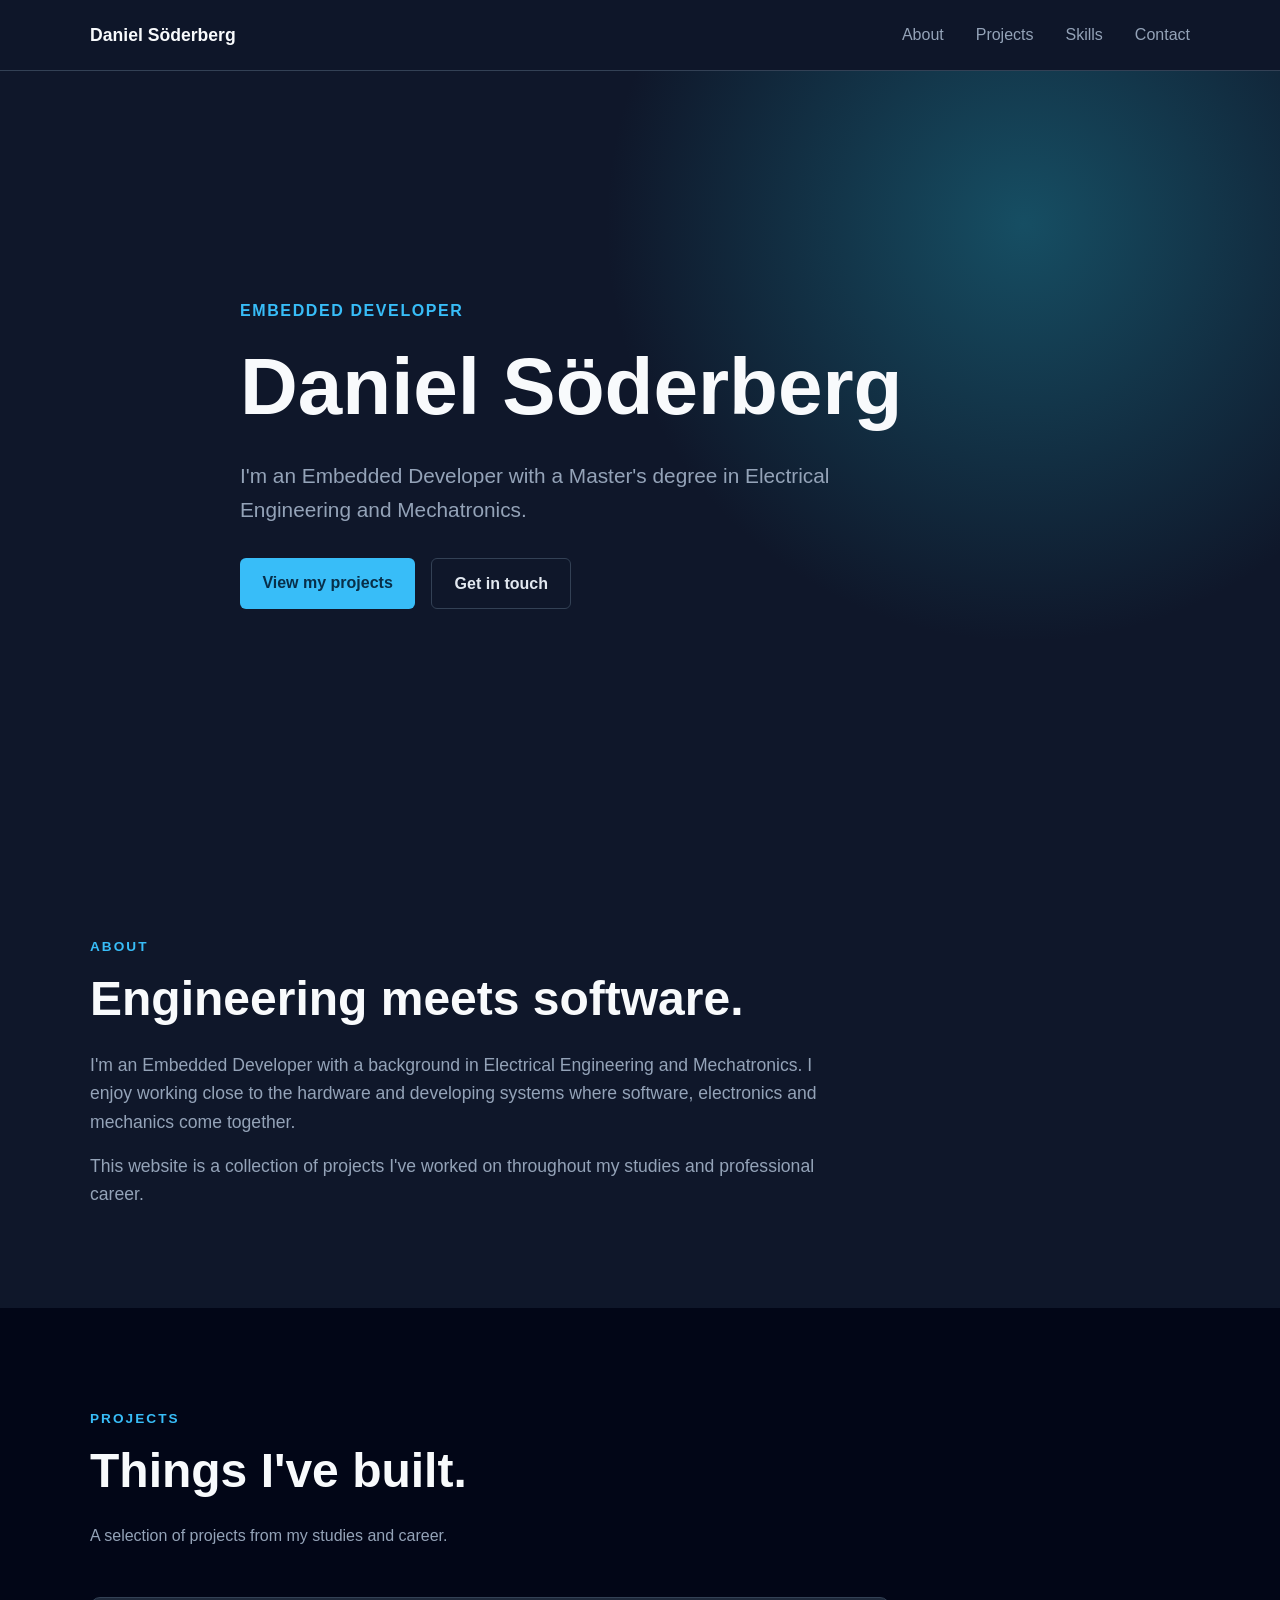
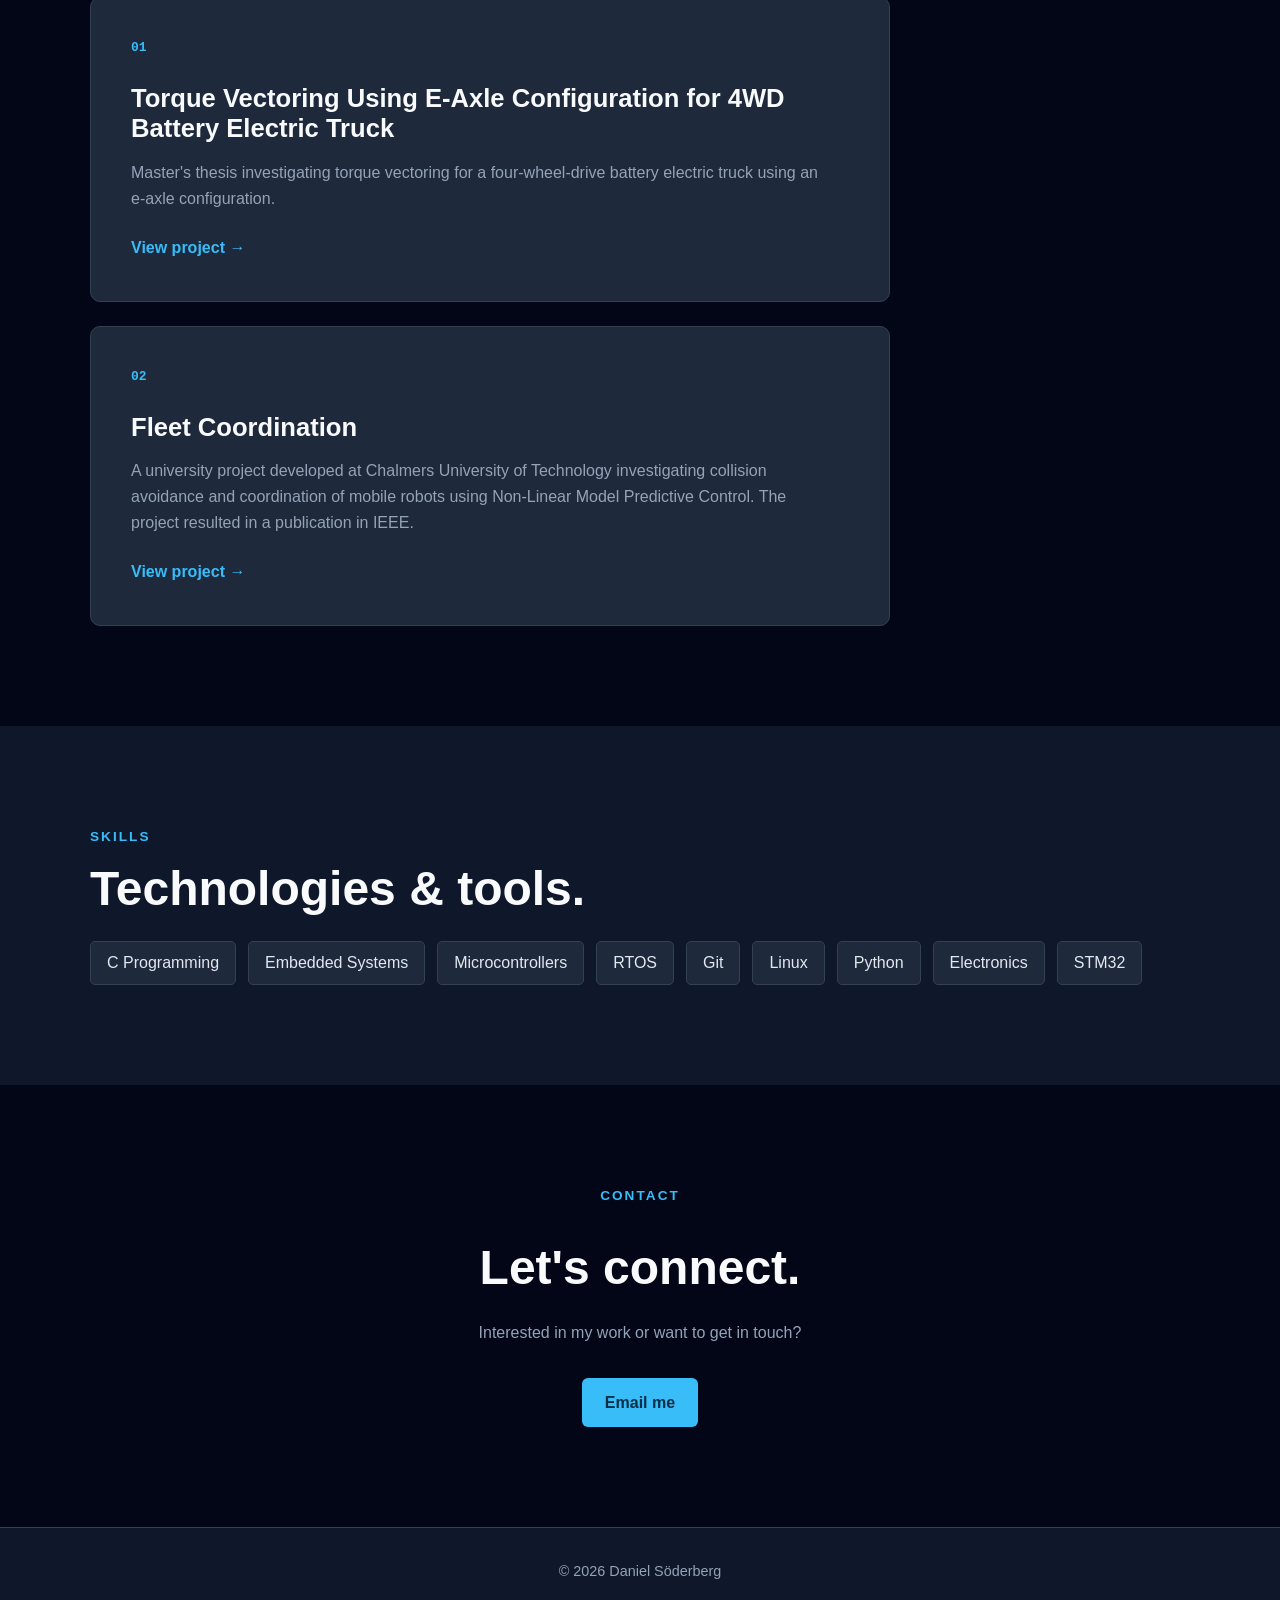
==== index.html @ 64069f8e "Added master thesis project" ====
<!DOCTYPE html>
<html lang="en">

<head>
    <meta charset="UTF-8">
    <meta name="viewport" content="width=device-width, initial-scale=1.0">

    <title>Daniel Söderberg | Embedded Developer</title>

    <meta
        name="description"
        content="Portfolio of Daniel Söderberg, Embedded Developer with a Master's degree in Electrical Engineering and Mechatronics."
    >

    <link rel="stylesheet" href="css/style.css">
</head>

<body>

    <!-- Navigation -->
    <header class="site-header">
        <nav class="navbar container">

            <a href="/" class="logo">
                Daniel Söderberg
            </a>

            <ul class="nav-links">
                <li>
                    <a href="#about">About</a>
                </li>

                <li>
                    <a href="#projects">Projects</a>
                </li>

                <li>
                    <a href="#skills">Skills</a>
                </li>

                <li>
                    <a href="#contact">Contact</a>
                </li>
            </ul>

        </nav>
    </header>


    <main>

        <!-- Hero -->
        <section class="hero">

            <div class="container hero-content">

                <p class="eyebrow">
                    Embedded Developer
                </p>

                <h1>
                    Daniel Söderberg
                </h1>

                <p class="hero-description">
                    I'm an Embedded Developer with a Master's degree
                    in Electrical Engineering and Mechatronics.
                </p>

                <div class="hero-buttons">

                    <a href="#projects" class="button button-primary">
                        View my projects
                    </a>

                    <a href="#contact" class="button button-secondary">
                        Get in touch
                    </a>

                </div>

            </div>

        </section>


        <!-- About -->
        <section id="about" class="section">

            <div class="container">

                <p class="section-label">
                    About
                </p>

                <h2>
                    Engineering meets software.
                </h2>

                <div class="about-content">

                    <p>
                        I'm an Embedded Developer with a background in
                        Electrical Engineering and Mechatronics. I enjoy
                        working close to the hardware and developing systems
                        where software, electronics and mechanics come together.
                    </p>

                    <p>
                        This website is a collection of projects I've worked
                        on throughout my studies and professional career.
                    </p>

                </div>

            </div>

        </section>


        <!-- Projects -->
        <section id="projects" class="section section-dark">

            <div class="container">

                <p class="section-label">
                    Projects
                </p>

                <h2>
                    Things I've built.
                </h2>

                <p class="section-intro">
                    A selection of projects from my studies and career.
                </p>


                <!-- Project 01 -->
                <article class="project-card">

                    <div class="project-card-content">

                        <p class="project-number">
                            01
                        </p>

                        <h3>
                            Torque Vectoring Using E-Axle Configuration for 4WD Battery Electric Truck
                        </h3>

                        <p>
                            Master's thesis investigating torque vectoring for a
                            four-wheel-drive battery electric truck using an e-axle
                            configuration.
                        </p>

                        <a
                            href="projects/master-thesis/"
                            class="project-link"
                        >
                            View project →
                        </a>

                    </div>

                </article>


                <!-- Project 02 -->
                <article class="project-card">

                    <div class="project-card-content">

                        <p class="project-number">
                            02
                        </p>

                        <h3>
                            Fleet Coordination
                        </h3>

                        <p>
                            A university project developed at Chalmers University
                            of Technology investigating collision avoidance and
                            coordination of mobile robots using Non-Linear Model
                            Predictive Control. The project resulted in a publication
                            in IEEE.
                        </p>

                        <a
                            href="projects/university-project/"
                            class="project-link"
                        >
                            View project →
                        </a>

                    </div>

                </article>



            </div>

        </section>


        <!-- Skills -->
        <section id="skills" class="section">

            <div class="container">

                <p class="section-label">
                    Skills
                </p>

                <h2>
                    Technologies & tools.
                </h2>

                <ul class="skill-list">

                    <li>C Programming</li>
                    <li>Embedded Systems</li>
                    <li>Microcontrollers</li>
                    <li>RTOS</li>
                    <li>Git</li>
                    <li>Linux</li>
                    <li>Python</li>
                    <li>Electronics</li>
                    <li>STM32</li>

                </ul>

            </div>

        </section>


        <!-- Contact -->
        <section id="contact" class="section section-dark">

            <div class="container contact">

                <p class="section-label">
                    Contact
                </p>

                <h2>
                    Let's connect.
                </h2>

                <p>
                    Interested in my work or want to get in touch?
                </p>

                <a
                    href="mailto:your-email@example.com"
                    class="button button-primary"
                >
                    Email me
                </a>

            </div>

        </section>

    </main>


    <!-- Footer -->
    <footer class="site-footer">

        <div class="container">

            <p>
                © 2026 Daniel Söderberg
            </p>

        </div>

    </footer>


    <script src="js/main.js"></script>

</body>

</html>
---- css/style.css ----
/* =========================================================
   Base
   ========================================================= */

:root {
    --color-background: #0f172a;
    --color-background-dark: #020617;

    --color-surface: #1e293b;
    --color-border: #334155;

    --color-text: #e2e8f0;
    --color-text-muted: #94a3b8;

    --color-accent: #38bdf8;
    --color-accent-hover: #7dd3fc;

    --max-width: 1100px;
}


* {
    margin: 0;
    padding: 0;
    box-sizing: border-box;
}


html {
    scroll-behavior: smooth;
}


body {
    font-family:
        -apple-system,
        BlinkMacSystemFont,
        "Segoe UI",
        Roboto,
        Helvetica,
        Arial,
        sans-serif;

    line-height: 1.6;

    color: var(--color-text);
    background: var(--color-background);
}


a {
    color: inherit;
    text-decoration: none;
}


img {
    max-width: 100%;
    display: block;
}


.container {
    width: min(90%, var(--max-width));
    margin: 0 auto;
}


/* =========================================================
   Typography
   ========================================================= */

h1,
h2,
h3 {
    line-height: 1.2;
    color: #f8fafc;
}


h1 {
    font-size: clamp(2.8rem, 7vw, 5rem);
}


h2 {
    font-size: clamp(2rem, 4vw, 3rem);
    margin-bottom: 1.5rem;
}


h3 {
    font-size: 1.6rem;
}


p {
    color: var(--color-text-muted);
}


.section-label {
    margin-bottom: 0.75rem;

    color: var(--color-accent);

    font-size: 0.85rem;
    font-weight: 700;

    text-transform: uppercase;
    letter-spacing: 0.15em;
}


.section-intro {
    max-width: 650px;
    margin-bottom: 3rem;
}


/* =========================================================
   Navigation
   ========================================================= */

.site-header {
    position: sticky;
    top: 0;
    z-index: 100;

    background: rgba(15, 23, 42, 0.9);

    border-bottom: 1px solid var(--color-border);

    backdrop-filter: blur(10px);
}


.navbar {
    min-height: 70px;

    display: flex;
    align-items: center;
    justify-content: space-between;
}


.logo {
    color: #f8fafc;

    font-size: 1.1rem;
    font-weight: 700;
}


.nav-links {
    display: flex;
    gap: 2rem;

    list-style: none;
}


.nav-links a {
    color: var(--color-text-muted);

    transition: color 0.2s ease;
}


.nav-links a:hover {
    color: var(--color-accent);
}


/* =========================================================
   Hero
   ========================================================= */

.hero {
    min-height: 85vh;

    display: flex;
    align-items: center;

    background:
        radial-gradient(
            circle at 80% 20%,
            #164e63 0%,
            transparent 35%
        );
}


.hero-content {
    max-width: 800px;
}


.eyebrow {
    margin-bottom: 1rem;

    color: var(--color-accent);

    font-weight: 700;
    letter-spacing: 0.1em;
    text-transform: uppercase;
}


.hero h1 {
    margin-bottom: 1.5rem;
}


.hero h1 span {
    color: var(--color-accent);
}


.hero-description {
    max-width: 700px;

    margin-bottom: 2rem;

    font-size: 1.3rem;
}


/* =========================================================
   Project Hero
   ========================================================= */

.project-hero {
    min-height: 55vh;
}


.project-hero .hero-content {
    max-width: 900px;
}


/* =========================================================
   Project Image
   ========================================================= */

.project-image-section {
    padding: 0 0 80px;

    background: var(--color-background);
}


.project-image-wrapper {
    overflow: hidden;

    border: 1px solid var(--color-border);
    border-radius: 12px;

    background: var(--color-surface);

    box-shadow:
        0 25px 50px rgba(0, 0, 0, 0.25);
}


.project-image {
    width: 100%;
    height: auto;
}


/* =========================================================
   Project Resources
   ========================================================= */

.project-resources {
    padding: 80px 0;

    background: var(--color-background-dark);

    border-top: 1px solid var(--color-border);
    border-bottom: 1px solid var(--color-border);
}


.resources-content {
    display: flex;
    align-items: center;
    justify-content: space-between;

    gap: 3rem;
}


.resources-content h2 {
    margin-bottom: 1rem;
}


.resources-content > div:first-child {
    max-width: 600px;
}


.resources-content .hero-buttons {
    flex-shrink: 0;
}


/* =========================================================
   Buttons
   ========================================================= */

.hero-buttons {
    display: flex;
    gap: 1rem;
    flex-wrap: wrap;
}


.button {
    display: inline-block;

    padding: 0.75rem 1.4rem;

    border-radius: 6px;

    font-weight: 700;

    transition:
        transform 0.2s ease,
        background 0.2s ease,
        border-color 0.2s ease,
        color 0.2s ease;
}


.button:hover {
    transform: translateY(-2px);
}


.button-primary {
    color: #082f49;
    background: var(--color-accent);
}


.button-primary:hover {
    background: var(--color-accent-hover);
}


.button-secondary {
    border: 1px solid var(--color-border);
}


.button-secondary:hover {
    border-color: var(--color-accent);
    color: var(--color-accent);
}


/* =========================================================
   Sections
   ========================================================= */

.section {
    padding: 100px 0;
}


.section-dark {
    background: var(--color-background-dark);
}


/* =========================================================
   About
   ========================================================= */

.about-content {
    max-width: 750px;
}


.about-content p {
    margin-bottom: 1rem;

    font-size: 1.1rem;
}


.about-content p:last-child {
    margin-bottom: 0;
}


/* =========================================================
   Projects
   ========================================================= */

.project-card {
    max-width: 800px;

    padding: 2.5rem;

    background: var(--color-surface);

    border: 1px solid var(--color-border);
    border-radius: 10px;

    transition:
        transform 0.2s ease,
        border-color 0.2s ease;
}

.project-card + .project-card {
    margin-top: 1.5rem;
}


.project-card:hover {
    transform: translateY(-4px);

    border-color: var(--color-accent);
}


.project-number {
    margin-bottom: 0.5rem;

    color: var(--color-accent);

    font-family: monospace;
    font-weight: 700;
}


.project-card h3 {
    margin-bottom: 1rem;
}


.project-card p {
    max-width: 700px;

    margin-bottom: 1.5rem;
}


.project-link {
    color: var(--color-accent);

    font-weight: 700;
}


.project-link:hover {
    text-decoration: underline;
}


/* =========================================================
   Skills
   ========================================================= */

.skill-list {
    display: flex;
    flex-wrap: wrap;

    gap: 0.75rem;

    list-style: none;
}


.skill-list li {
    padding: 0.5rem 1rem;

    background: var(--color-surface);

    border: 1px solid var(--color-border);
    border-radius: 5px;

    color: var(--color-text);
}


/* =========================================================
   Contact
   ========================================================= */

.contact {
    text-align: center;
}


.contact p {
    margin-bottom: 2rem;
}


/* =========================================================
   Footer
   ========================================================= */

.site-footer {
    padding: 2rem 0;

    text-align: center;

    border-top: 1px solid var(--color-border);
}


.site-footer p {
    font-size: 0.9rem;
}


/* =========================================================
   Responsive
   ========================================================= */

@media (max-width: 700px) {

    .navbar {
        flex-direction: column;

        gap: 0.75rem;

        padding: 1rem 0;
    }


    .nav-links {
        gap: 1rem;

        font-size: 0.9rem;
    }


    .hero {
        min-height: 75vh;
    }


    .project-hero {
        min-height: 60vh;
    }


    .project-image-section {
        padding-bottom: 50px;
    }


    .project-resources {
        padding: 60px 0;
    }


    .resources-content {
        flex-direction: column;

        align-items: flex-start;

        gap: 2rem;
    }


    .section {
        padding: 70px 0;
    }


    .project-card {
        padding: 1.5rem;
    }

}
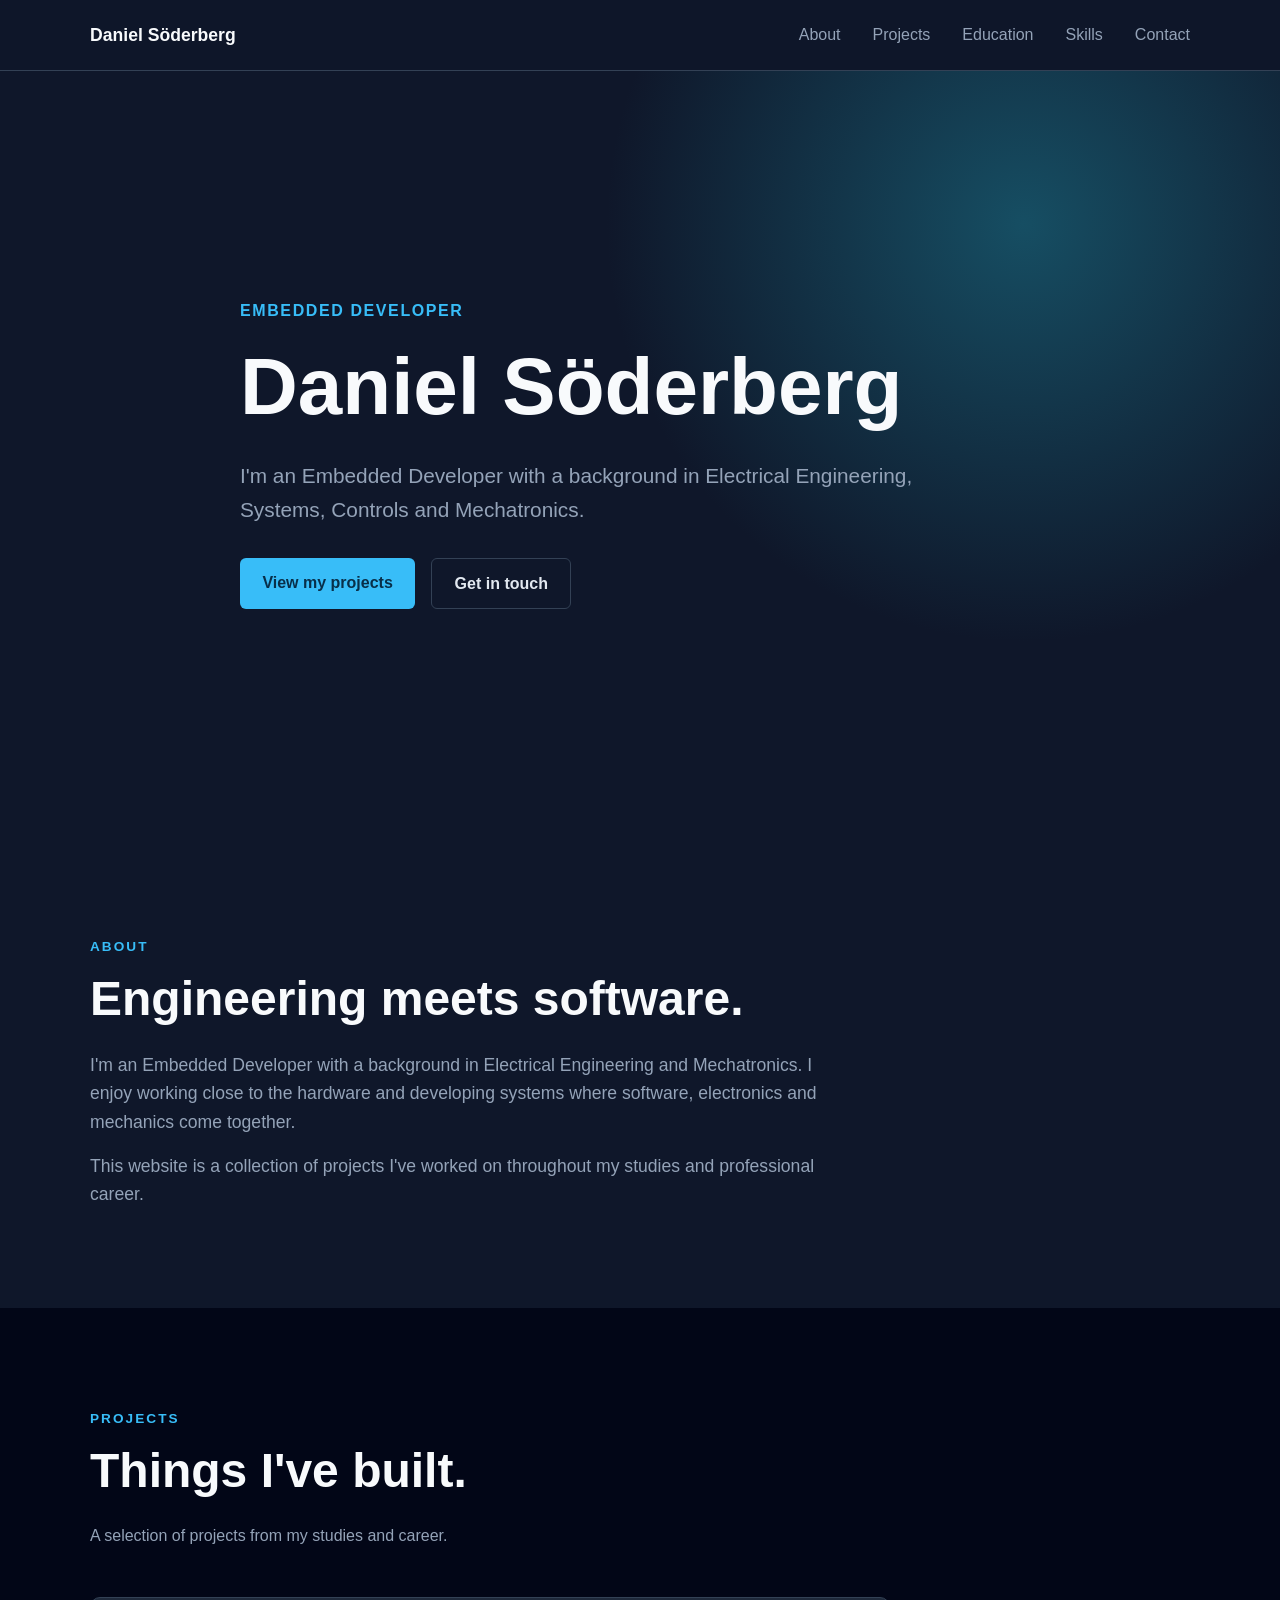
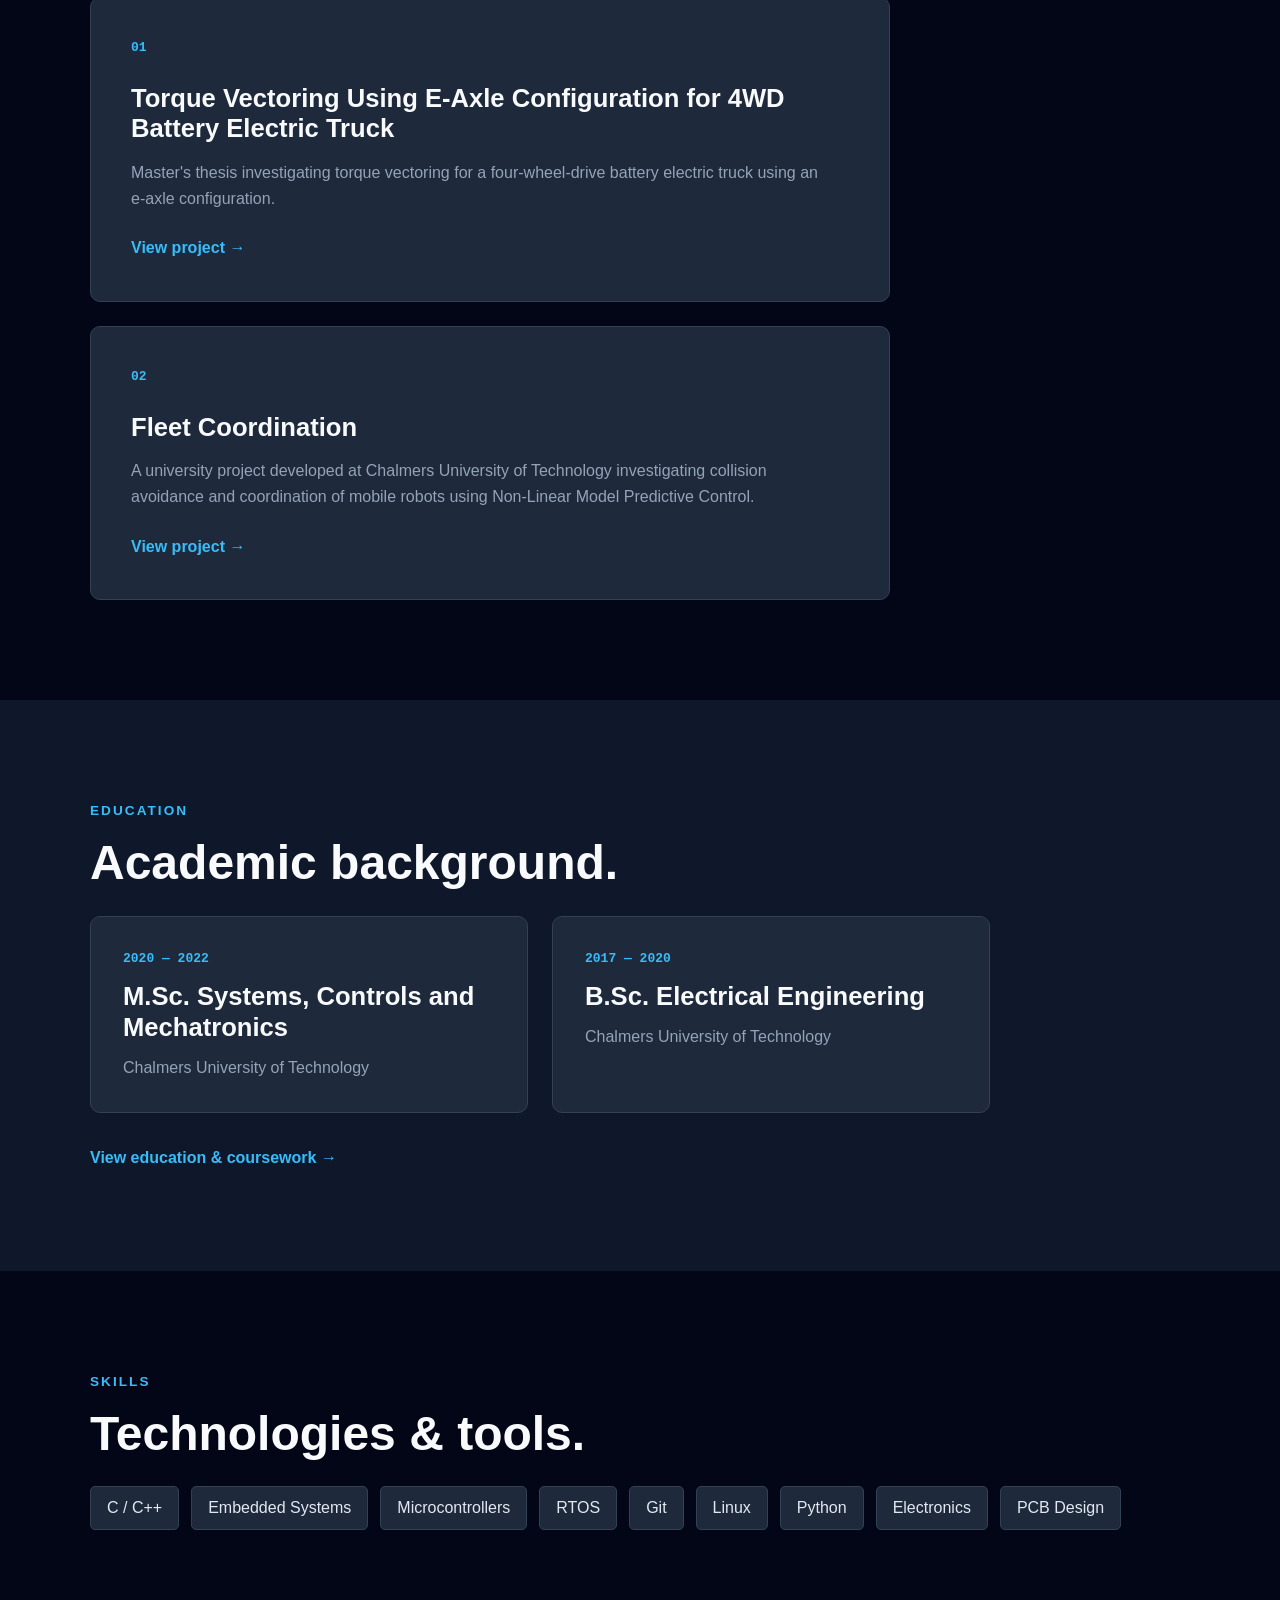
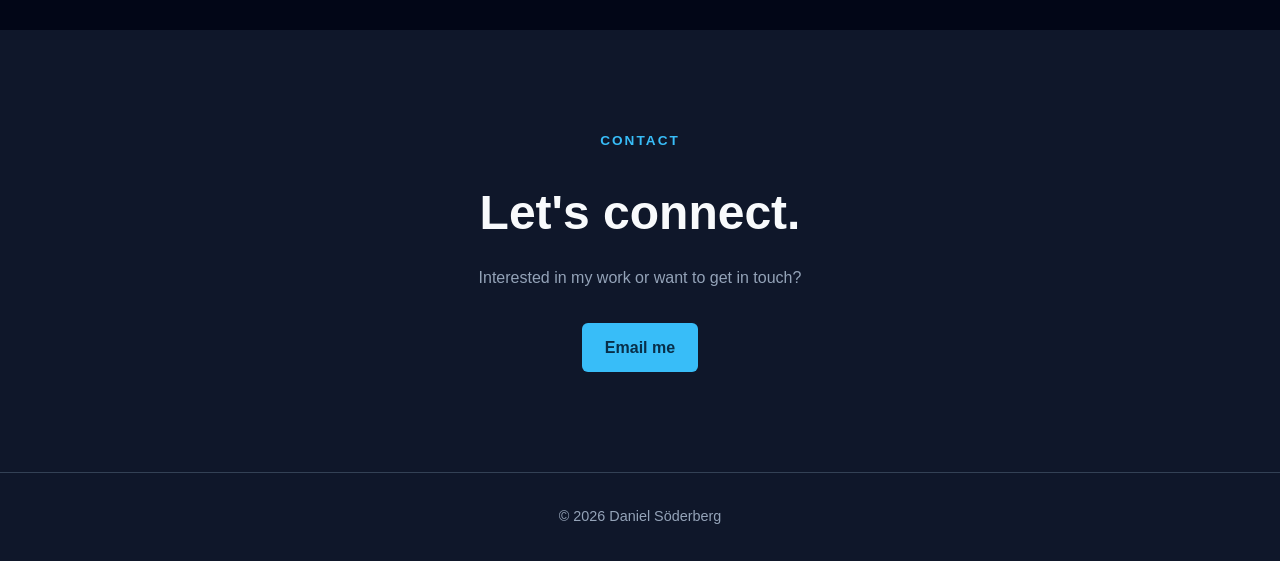
==== commit ce2c52f7: "Added education" ====
--- a/index.html
+++ b/index.html
@@ -9,7 +9,7 @@
 
     <meta
         name="description"
-        content="Portfolio of Daniel Söderberg, Embedded Developer with a Master's degree in Electrical Engineering and Mechatronics."
+        content="Portfolio of Daniel Söderberg, Embedded Developer with a background in Electrical Engineering, Systems, Controls and Mechatronics."
     >
 
     <link rel="stylesheet" href="css/style.css">
@@ -18,7 +18,9 @@
 <body>
 
     <!-- Navigation -->
+
     <header class="site-header">
+
         <nav class="navbar container">
 
             <a href="/" class="logo">
@@ -26,30 +28,48 @@
             </a>
 
             <ul class="nav-links">
-                <li>
-                    <a href="#about">About</a>
-                </li>
-
-                <li>
-                    <a href="#projects">Projects</a>
-                </li>
-
-                <li>
-                    <a href="#skills">Skills</a>
-                </li>
-
-                <li>
-                    <a href="#contact">Contact</a>
-                </li>
+
+                <li>
+                    <a href="#about">
+                        About
+                    </a>
+                </li>
+
+                <li>
+                    <a href="#projects">
+                        Projects
+                    </a>
+                </li>
+
+                <li>
+                    <a href="#education">
+                        Education
+                    </a>
+                </li>
+
+                <li>
+                    <a href="#skills">
+                        Skills
+                    </a>
+                </li>
+
+                <li>
+                    <a href="#contact">
+                        Contact
+                    </a>
+                </li>
+
             </ul>
 
         </nav>
+
     </header>
 
 
     <main>
 
         <!-- Hero -->
+
         <section class="hero">
 
             <div class="container hero-content">
@@ -63,17 +83,24 @@
                 </h1>
 
                 <p class="hero-description">
-                    I'm an Embedded Developer with a Master's degree
-                    in Electrical Engineering and Mechatronics.
+                    I'm an Embedded Developer with a background in
+                    Electrical Engineering, Systems, Controls and
+                    Mechatronics.
                 </p>
 
                 <div class="hero-buttons">
 
-                    <a href="#projects" class="button button-primary">
+                    <a
+                        href="#projects"
+                        class="button button-primary"
+                    >
                         View my projects
                     </a>
 
-                    <a href="#contact" class="button button-secondary">
+                    <a
+                        href="#contact"
+                        class="button button-secondary"
+                    >
                         Get in touch
                     </a>
 
@@ -85,6 +112,7 @@
 
 
         <!-- About -->
+
         <section id="about" class="section">
 
             <div class="container">
@@ -119,6 +147,7 @@
 
 
         <!-- Projects -->
+
         <section id="projects" class="section section-dark">
 
             <div class="container">
@@ -137,6 +166,7 @@
 
 
                 <!-- Project 01 -->
+
                 <article class="project-card">
 
                     <div class="project-card-content">
@@ -146,13 +176,14 @@
                         </p>
 
                         <h3>
-                            Torque Vectoring Using E-Axle Configuration for 4WD Battery Electric Truck
+                            Torque Vectoring Using E-Axle Configuration
+                            for 4WD Battery Electric Truck
                         </h3>
 
                         <p>
-                            Master's thesis investigating torque vectoring for a
-                            four-wheel-drive battery electric truck using an e-axle
-                            configuration.
+                            Master's thesis investigating torque vectoring
+                            for a four-wheel-drive battery electric truck
+                            using an e-axle configuration.
                         </p>
 
                         <a
@@ -168,6 +199,7 @@
 
 
                 <!-- Project 02 -->
+
                 <article class="project-card">
 
                     <div class="project-card-content">
@@ -181,11 +213,11 @@
                         </h3>
 
                         <p>
-                            A university project developed at Chalmers University
-                            of Technology investigating collision avoidance and
-                            coordination of mobile robots using Non-Linear Model
-                            Predictive Control. The project resulted in a publication
-                            in IEEE.
+                            A university project developed at Chalmers
+                            University of Technology investigating
+                            collision avoidance and coordination of
+                            mobile robots using Non-Linear Model
+                            Predictive Control.
                         </p>
 
                         <a
@@ -199,7 +231,70 @@
 
                 </article>
 
-
+            </div>
+
+        </section>
+
+
+        <!-- Education -->
+
+        <section id="education" class="section">
+
+            <div class="container">
+
+                <p class="section-label">
+                    Education
+                </p>
+
+                <h2>
+                    Academic background.
+                </h2>
+
+
+                <div class="education-preview">
+
+                    <article class="education-card">
+
+                        <p class="education-period">
+                            2020 — 2022
+                        </p>
+
+                        <h3>
+                            M.Sc. Systems, Controls and Mechatronics
+                        </h3>
+
+                        <p class="education-school">
+                            Chalmers University of Technology
+                        </p>
+
+                    </article>
+
+
+                    <article class="education-card">
+
+                        <p class="education-period">
+                            2017 — 2020
+                        </p>
+
+                        <h3>
+                            B.Sc. Electrical Engineering
+                        </h3>
+
+                        <p class="education-school">
+                            Chalmers University of Technology
+                        </p>
+
+                    </article>
+
+                </div>
+
+
+                <a
+                    href="education/"
+                    class="project-link education-link"
+                >
+                    View education & coursework →
+                </a>
 
             </div>
 
@@ -207,7 +302,8 @@
 
 
         <!-- Skills -->
-        <section id="skills" class="section">
+
+        <section id="skills" class="section section-dark">
 
             <div class="container">
 
@@ -221,7 +317,7 @@
 
                 <ul class="skill-list">
 
-                    <li>C Programming</li>
+                    <li>C / C++</li>
                     <li>Embedded Systems</li>
                     <li>Microcontrollers</li>
                     <li>RTOS</li>
@@ -229,7 +325,7 @@
                     <li>Linux</li>
                     <li>Python</li>
                     <li>Electronics</li>
-                    <li>STM32</li>
+                    <li>PCB Design</li>
 
                 </ul>
 
@@ -239,7 +335,8 @@
 
 
         <!-- Contact -->
-        <section id="contact" class="section section-dark">
+
+        <section id="contact" class="section">
 
             <div class="container contact">
 
@@ -270,6 +367,7 @@
 
 
     <!-- Footer -->
+
     <footer class="site-footer">
 
         <div class="container">
@@ -287,4 +385,4 @@
 
 </body>
 
-</html>+</html>
--- a/css/style.css
+++ b/css/style.css
@@ -462,6 +462,136 @@
     text-decoration: underline;
 }
 
+/* =========================================================
+   Education
+   ========================================================= */
+
+.education-preview {
+    display: grid;
+    grid-template-columns: repeat(2, 1fr);
+
+    gap: 1.5rem;
+
+    max-width: 900px;
+
+    margin-bottom: 2rem;
+}
+
+
+.education-card {
+    padding: 2rem;
+
+    background: var(--color-surface);
+
+    border: 1px solid var(--color-border);
+    border-radius: 10px;
+
+    transition:
+        transform 0.2s ease,
+        border-color 0.2s ease;
+}
+
+
+.education-card:hover {
+    transform: translateY(-4px);
+
+    border-color: var(--color-accent);
+}
+
+
+.education-period {
+    margin-bottom: 0.75rem;
+
+    color: var(--color-accent);
+
+    font-family: monospace;
+    font-weight: 700;
+}
+
+
+.education-card h3 {
+    margin-bottom: 0.75rem;
+}
+
+
+.education-school {
+    color: var(--color-text-muted);
+}
+
+
+.education-link {
+    display: inline-block;
+}
+
+
+.education-school-large {
+    margin-bottom: 2rem;
+
+    color: var(--color-accent);
+
+    font-size: 1.2rem;
+    font-weight: 600;
+}
+
+
+.education-description {
+    max-width: 750px;
+
+    margin-bottom: 3rem;
+}
+
+
+.education-description p {
+    font-size: 1.1rem;
+}
+
+
+.course-section {
+    max-width: 900px;
+}
+
+
+.course-list {
+    display: grid;
+
+    grid-template-columns: repeat(2, 1fr);
+
+    gap: 0.75rem;
+
+    list-style: none;
+}
+
+
+.course-list li {
+    padding: 0.75rem 1rem;
+
+    background: var(--color-surface);
+
+    border: 1px solid var(--color-border);
+    border-radius: 5px;
+
+    color: var(--color-text);
+}
+
+
+/* =========================================================
+   Responsive Education
+   ========================================================= */
+
+@media (max-width: 700px) {
+
+    .education-preview {
+        grid-template-columns: 1fr;
+    }
+
+
+    .course-list {
+        grid-template-columns: 1fr;
+    }
+
+}
+
+
 
 /* =========================================================
    Skills
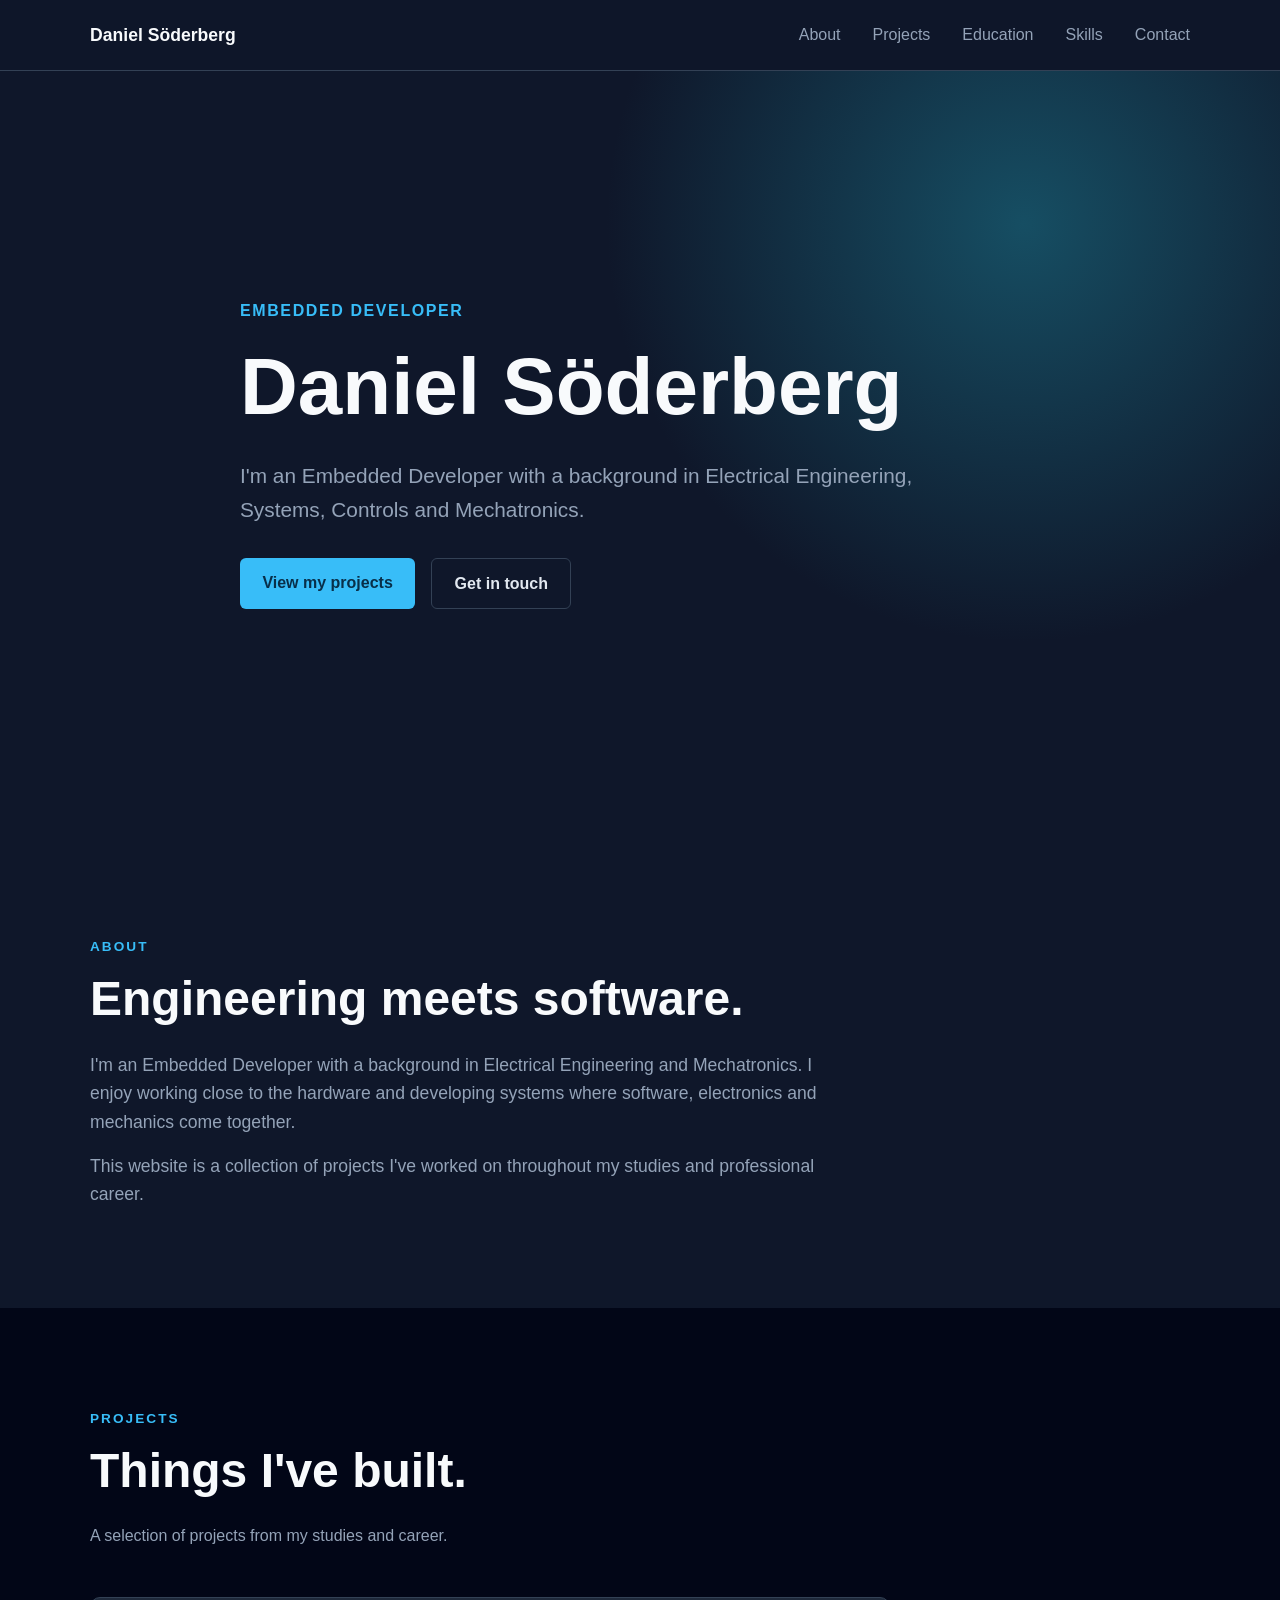
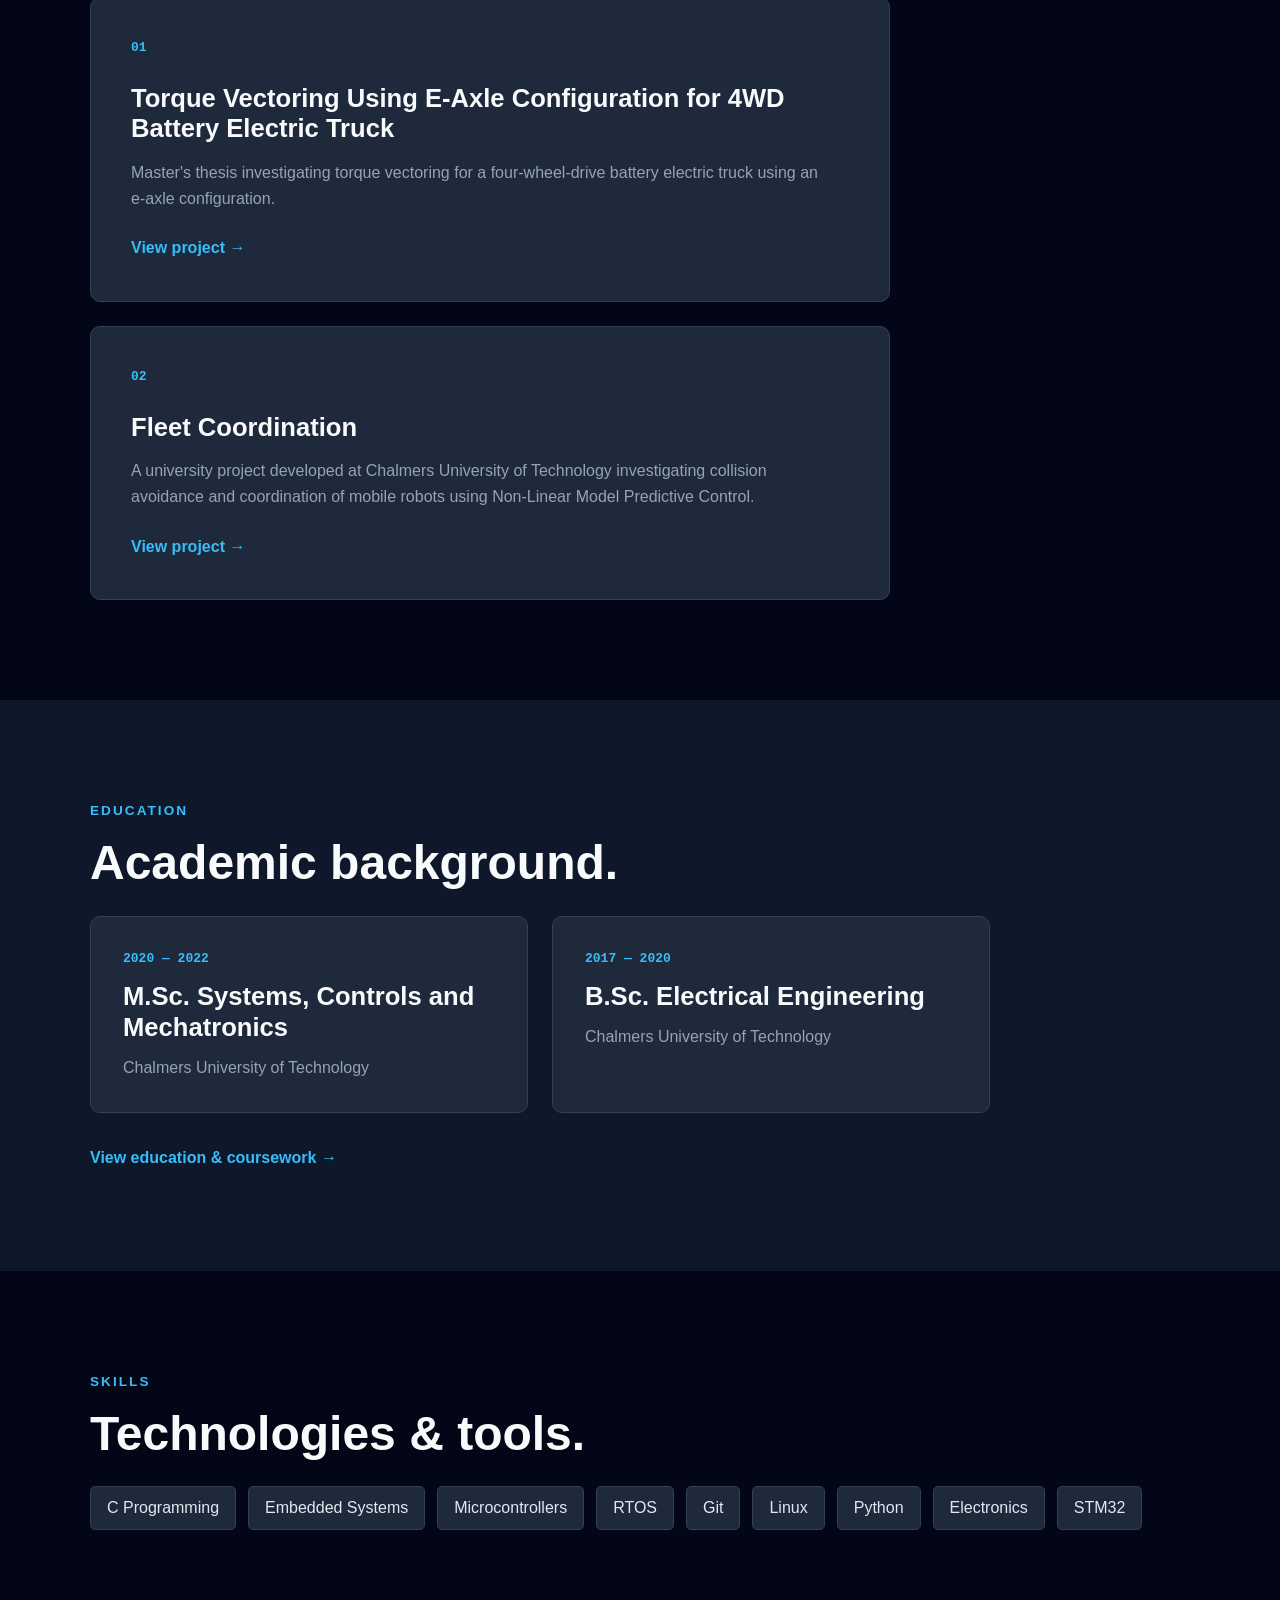
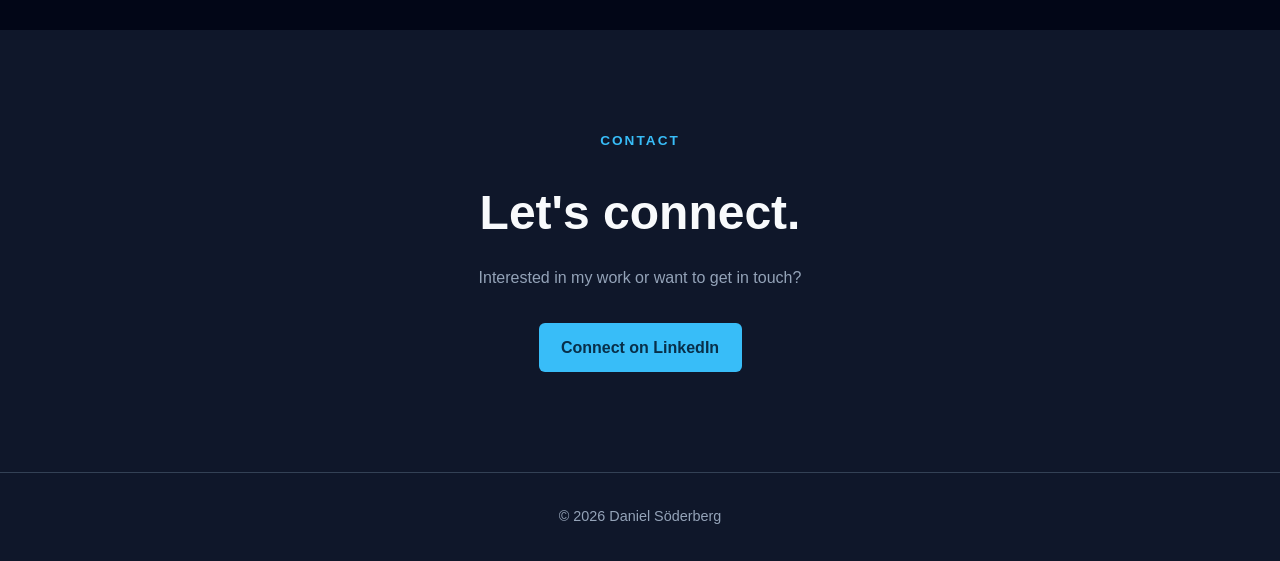
==== commit 348d932d: "Added linkedin" ====
--- a/index.html
+++ b/index.html
@@ -317,7 +317,7 @@
 
                 <ul class="skill-list">
 
-                    <li>C / C++</li>
+                    <li>C Programming</li>
                     <li>Embedded Systems</li>
                     <li>Microcontrollers</li>
                     <li>RTOS</li>
@@ -325,7 +325,7 @@
                     <li>Linux</li>
                     <li>Python</li>
                     <li>Electronics</li>
-                    <li>PCB Design</li>
+                    <li>STM32</li>
 
                 </ul>
 
@@ -353,15 +353,18 @@
                 </p>
 
                 <a
-                    href="mailto:your-email@example.com"
+                    href="https://www.linkedin.com/in/danielsoderberg1997/"
                     class="button button-primary"
+                    target="_blank"
+                    rel="noopener noreferrer"
                 >
-                    Email me
+                    Connect on LinkedIn
                 </a>
 
             </div>
 
         </section>
+
 
     </main>
 
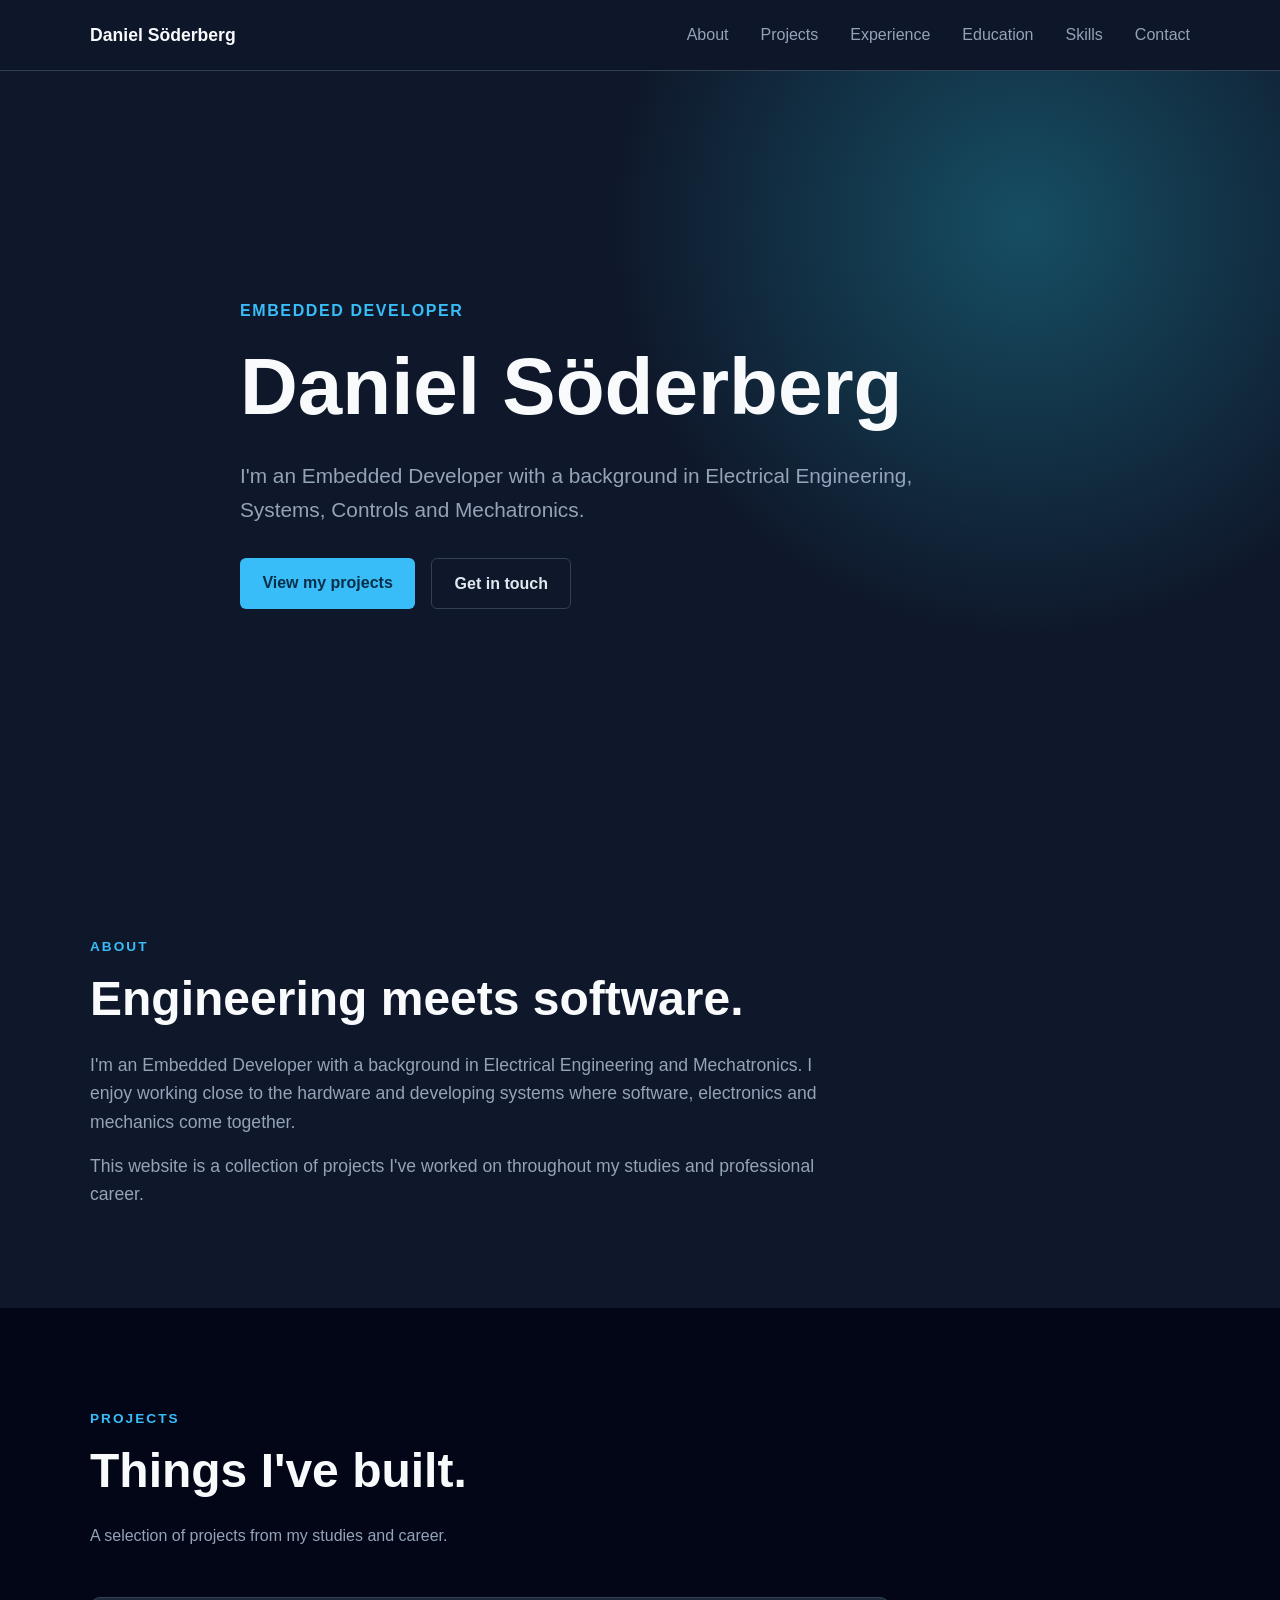
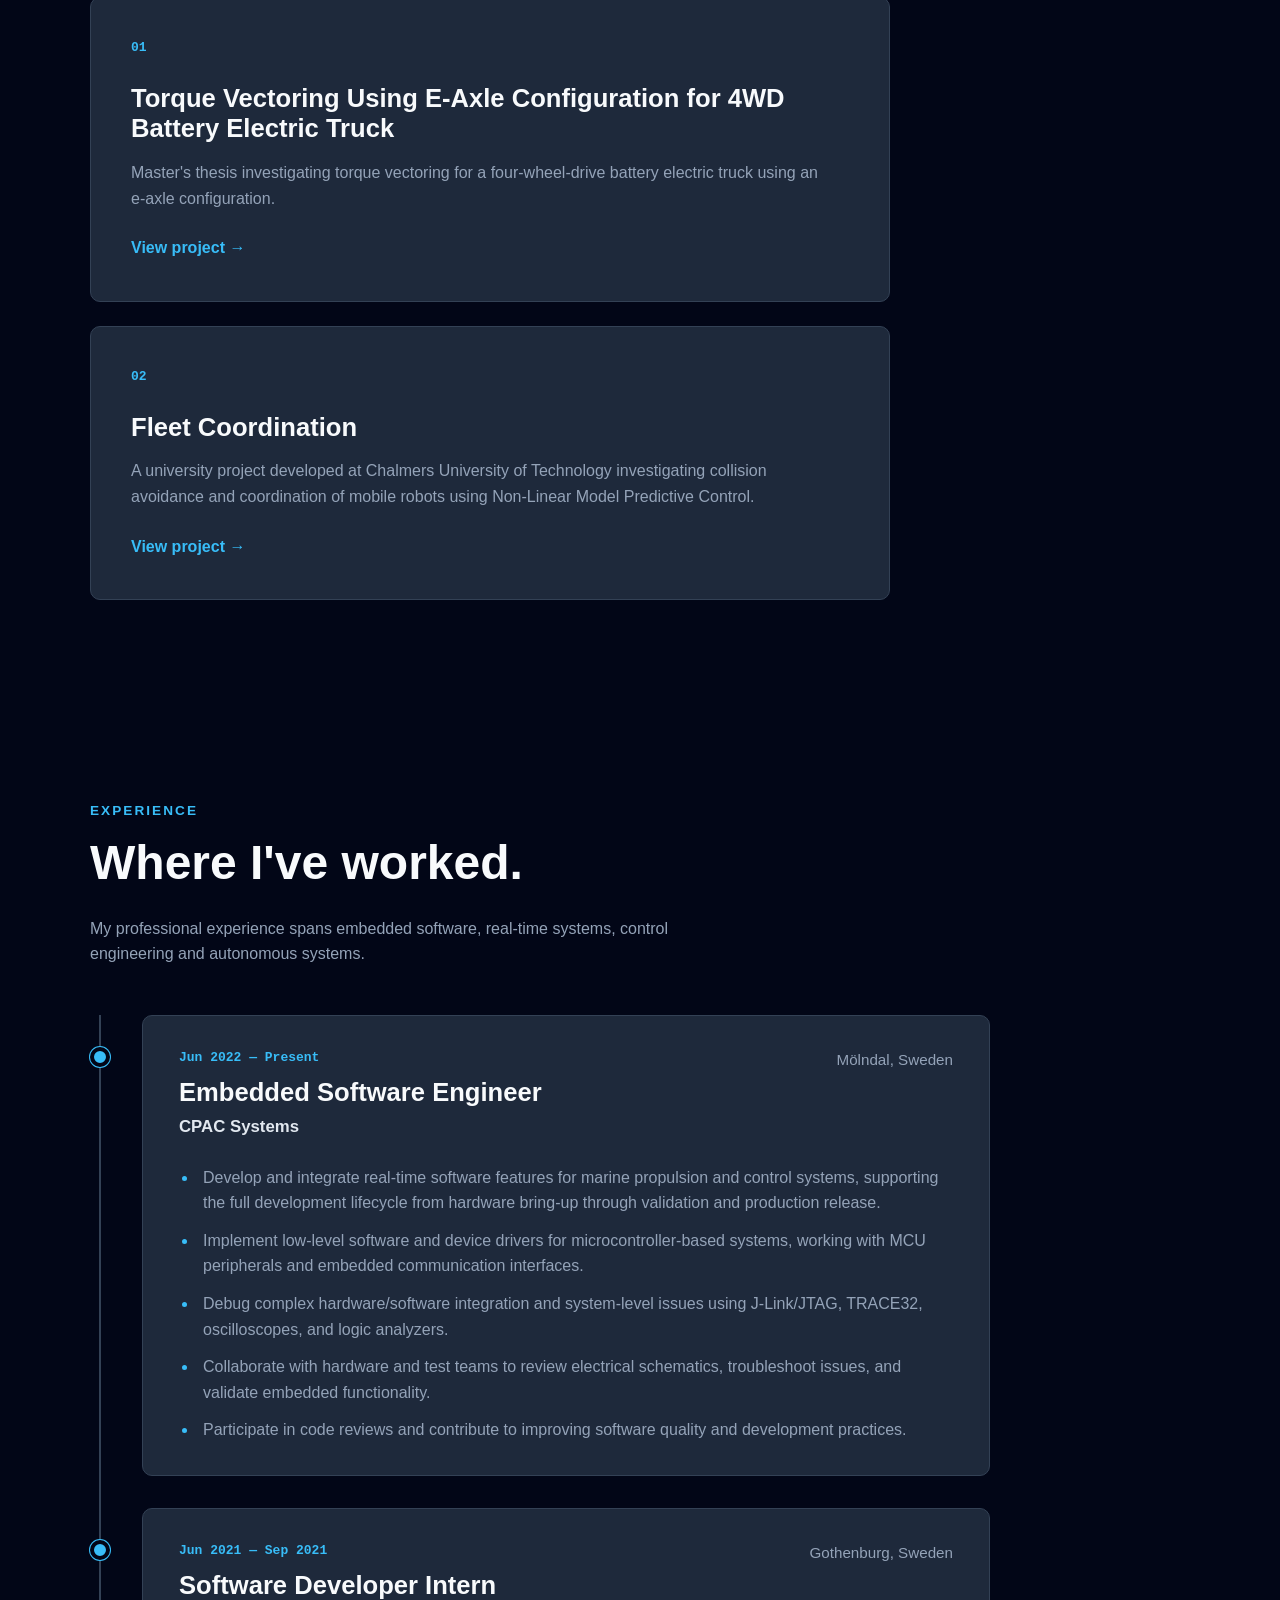
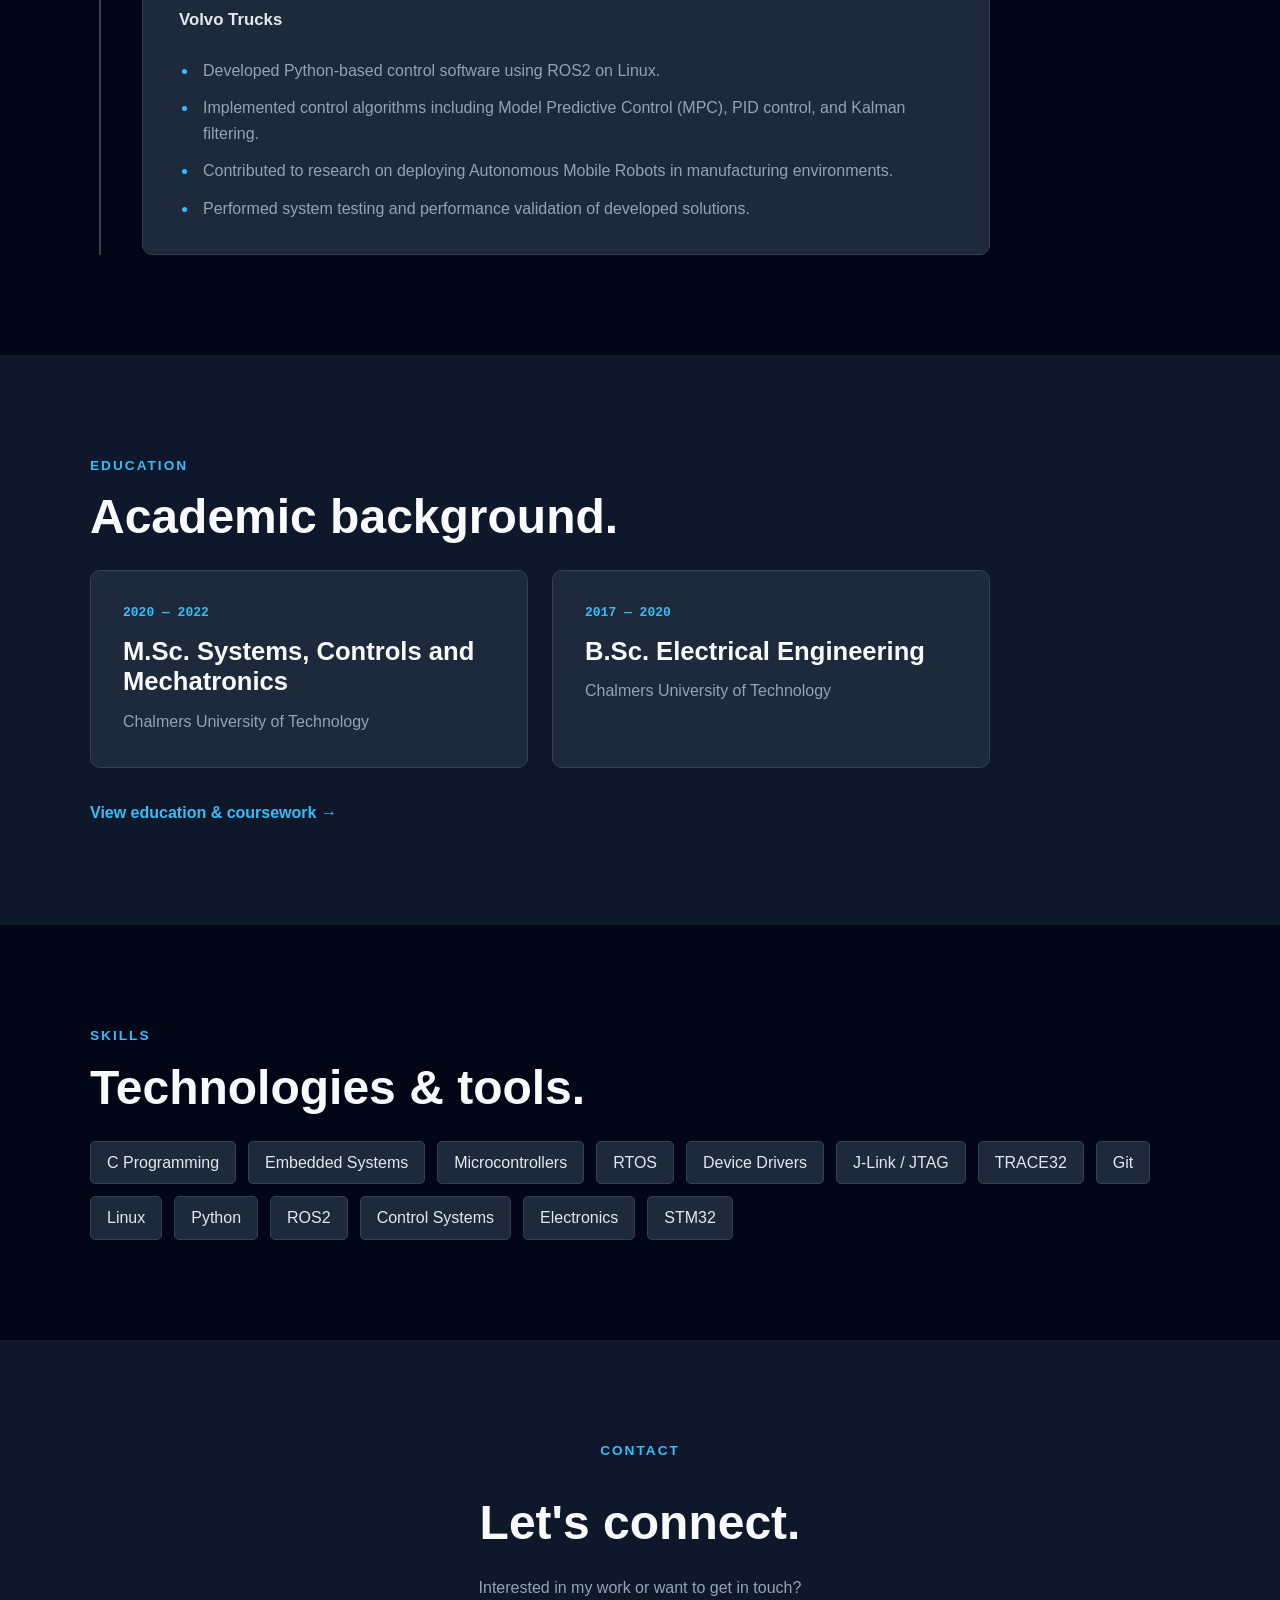
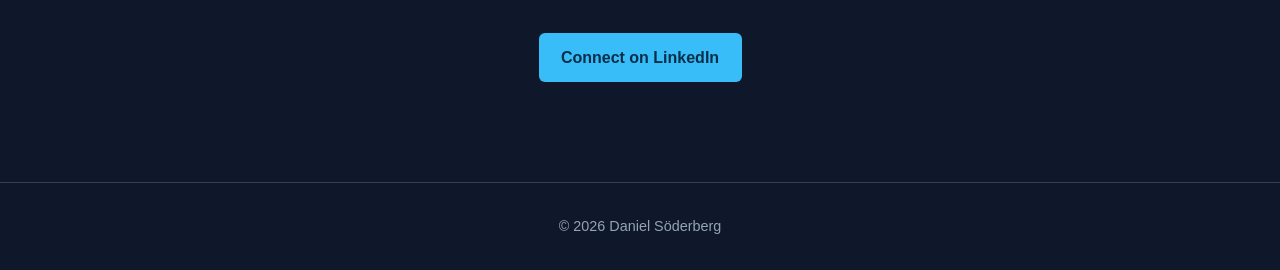
==== commit 013042e8: "Added work experience" ====
--- a/index.html
+++ b/index.html
@@ -38,6 +38,12 @@
                 <li>
                     <a href="#projects">
                         Projects
+                    </a>
+                </li>
+
+                <li>
+                    <a href="#experience">
+                        Experience
                     </a>
                 </li>
 
@@ -236,6 +242,179 @@
         </section>
 
 
+        <!-- Experience -->
+
+        <section id="experience" class="section section-dark">
+
+            <div class="container">
+
+                <p class="section-label">
+                    Experience
+                </p>
+
+                <h2>
+                    Where I've worked.
+                </h2>
+
+                <p class="section-intro">
+                    My professional experience spans embedded software,
+                    real-time systems, control engineering and autonomous
+                    systems.
+                </p>
+
+
+                <div class="experience-timeline">
+
+                    <!-- Experience 01 -->
+
+                    <article class="experience-item">
+
+                        <div class="experience-marker">
+                            <span></span>
+                        </div>
+
+                        <div class="experience-card">
+
+                            <div class="experience-top">
+
+                                <div>
+
+                                    <p class="experience-period">
+                                        Jun 2022 — Present
+                                    </p>
+
+                                    <h3>
+                                        Embedded Software Engineer
+                                    </h3>
+
+                                    <p class="experience-company">
+                                        CPAC Systems
+                                    </p>
+
+                                </div>
+
+                                <p class="experience-location">
+                                    Mölndal, Sweden
+                                </p>
+
+                            </div>
+
+                            <ul class="experience-list">
+
+                                <li>
+                                    Develop and integrate real-time
+                                    software features for marine propulsion
+                                    and control systems, supporting the full
+                                    development lifecycle from hardware
+                                    bring-up through validation and
+                                    production release.
+                                </li>
+
+                                <li>
+                                    Implement low-level software and device
+                                    drivers for microcontroller-based systems,
+                                    working with MCU peripherals and embedded
+                                    communication interfaces.
+                                </li>
+
+                                <li>
+                                    Debug complex hardware/software
+                                    integration and system-level issues using
+                                    J-Link/JTAG, TRACE32, oscilloscopes,
+                                    and logic analyzers.
+                                </li>
+
+                                <li>
+                                    Collaborate with hardware and test teams
+                                    to review electrical schematics,
+                                    troubleshoot issues, and validate
+                                    embedded functionality.
+                                </li>
+
+                                <li>
+                                    Participate in code reviews and contribute
+                                    to improving software quality and
+                                    development practices.
+                                </li>
+
+                            </ul>
+
+                        </div>
+
+                    </article>
+
+
+                    <!-- Experience 02 -->
+
+                    <article class="experience-item">
+
+                        <div class="experience-marker">
+                            <span></span>
+                        </div>
+
+                        <div class="experience-card">
+
+                            <div class="experience-top">
+
+                                <div>
+
+                                    <p class="experience-period">
+                                        Jun 2021 — Sep 2021
+                                    </p>
+
+                                    <h3>
+                                        Software Developer Intern
+                                    </h3>
+
+                                    <p class="experience-company">
+                                        Volvo Trucks
+                                    </p>
+
+                                </div>
+
+                                <p class="experience-location">
+                                    Gothenburg, Sweden
+                                </p>
+
+                            </div>
+
+                            <ul class="experience-list">
+
+                                <li>
+                                    Developed Python-based control software
+                                    using ROS2 on Linux.
+                                </li>
+
+                                <li>
+                                    Implemented control algorithms including
+                                    Model Predictive Control (MPC), PID
+                                    control, and Kalman filtering.
+                                </li>
+
+                                <li>
+                                    Contributed to research on deploying
+                                    Autonomous Mobile Robots in manufacturing
+                                    environments.
+                                </li>
+
+                                <li>
+                                    Performed system testing and performance
+                                    validation of developed solutions.
+                                </li>
+
+                            </ul>
+
+                        </div>
+
+                    </article>
+
+                </div>
+
+            </div>
+
+        </section>
+
+
         <!-- Education -->
 
         <section id="education" class="section">
@@ -321,9 +500,14 @@
                     <li>Embedded Systems</li>
                     <li>Microcontrollers</li>
                     <li>RTOS</li>
+                    <li>Device Drivers</li>
+                    <li>J-Link / JTAG</li>
+                    <li>TRACE32</li>
                     <li>Git</li>
                     <li>Linux</li>
                     <li>Python</li>
+                    <li>ROS2</li>
+                    <li>Control Systems</li>
                     <li>Electronics</li>
                     <li>STM32</li>
 
@@ -365,7 +549,6 @@
 
         </section>
 
-
     </main>
 
 
--- a/css/style.css
+++ b/css/style.css
@@ -417,6 +417,7 @@
         border-color 0.2s ease;
 }
 
+
 .project-card + .project-card {
     margin-top: 1.5rem;
 }
@@ -461,6 +462,168 @@
 .project-link:hover {
     text-decoration: underline;
 }
+
+
+/* =========================================================
+   Experience
+   ========================================================= */
+
+.experience-timeline {
+    position: relative;
+
+    max-width: 900px;
+
+    margin-top: 3rem;
+}
+
+
+.experience-timeline::before {
+    content: "";
+
+    position: absolute;
+
+    top: 0;
+    bottom: 0;
+    left: 9px;
+
+    width: 2px;
+
+    background: var(--color-border);
+}
+
+
+.experience-item {
+    position: relative;
+
+    display: grid;
+
+    grid-template-columns: 20px 1fr;
+
+    gap: 2rem;
+
+    padding-bottom: 2rem;
+}
+
+
+.experience-item:last-child {
+    padding-bottom: 0;
+}
+
+
+.experience-marker {
+    position: relative;
+
+    z-index: 2;
+
+    display: flex;
+
+    justify-content: center;
+}
+
+
+.experience-marker span {
+    width: 20px;
+    height: 20px;
+
+    margin-top: 2rem;
+
+    border: 4px solid var(--color-background-dark);
+    border-radius: 50%;
+
+    background: var(--color-accent);
+
+    box-shadow:
+        0 0 0 1px var(--color-accent);
+}
+
+
+.experience-card {
+    padding: 2rem 2.25rem;
+
+    background: var(--color-surface);
+
+    border: 1px solid var(--color-border);
+    border-radius: 10px;
+
+    transition:
+        transform 0.2s ease,
+        border-color 0.2s ease;
+}
+
+
+.experience-card:hover {
+    transform: translateY(-4px);
+
+    border-color: var(--color-accent);
+}
+
+
+.experience-top {
+    display: flex;
+
+    align-items: flex-start;
+    justify-content: space-between;
+
+    gap: 2rem;
+
+    margin-bottom: 1.5rem;
+}
+
+
+.experience-period {
+    margin-bottom: 0.5rem;
+
+    color: var(--color-accent);
+
+    font-family: monospace;
+    font-weight: 700;
+}
+
+
+.experience-card h3 {
+    margin-bottom: 0.4rem;
+}
+
+
+.experience-company {
+    color: var(--color-text);
+
+    font-size: 1.05rem;
+    font-weight: 600;
+}
+
+
+.experience-location {
+    flex-shrink: 0;
+
+    color: var(--color-text-muted);
+
+    font-size: 0.95rem;
+}
+
+
+.experience-list {
+    display: flex;
+
+    flex-direction: column;
+
+    gap: 0.75rem;
+
+    padding-left: 1.2rem;
+
+    color: var(--color-text-muted);
+}
+
+
+.experience-list li {
+    padding-left: 0.3rem;
+}
+
+
+.experience-list li::marker {
+    color: var(--color-accent);
+}
+
 
 /* =========================================================
    Education
@@ -575,25 +738,6 @@
 
 
 /* =========================================================
-   Responsive Education
-   ========================================================= */
-
-@media (max-width: 700px) {
-
-    .education-preview {
-        grid-template-columns: 1fr;
-    }
-
-
-    .course-list {
-        grid-template-columns: 1fr;
-    }
-
-}
-
-
-
-/* =========================================================
    Skills
    ========================================================= */
 
@@ -711,4 +855,64 @@
         padding: 1.5rem;
     }
 
-}
+
+    /* Experience */
+
+    .experience-timeline {
+        margin-top: 2rem;
+    }
+
+
+    .experience-item {
+        grid-template-columns: 14px 1fr;
+
+        gap: 1rem;
+    }
+
+
+    .experience-timeline::before {
+        left: 6px;
+    }
+
+
+    .experience-marker span {
+        width: 14px;
+        height: 14px;
+
+        margin-top: 1.5rem;
+
+        border-width: 3px;
+    }
+
+
+    .experience-card {
+        padding: 1.5rem;
+    }
+
+
+    .experience-top {
+        flex-direction: column;
+
+        gap: 0.5rem;
+
+        margin-bottom: 1.25rem;
+    }
+
+
+    .experience-location {
+        font-size: 0.9rem;
+    }
+
+
+    /* Education */
+
+    .education-preview {
+        grid-template-columns: 1fr;
+    }
+
+
+    .course-list {
+        grid-template-columns: 1fr;
+    }
+
+}
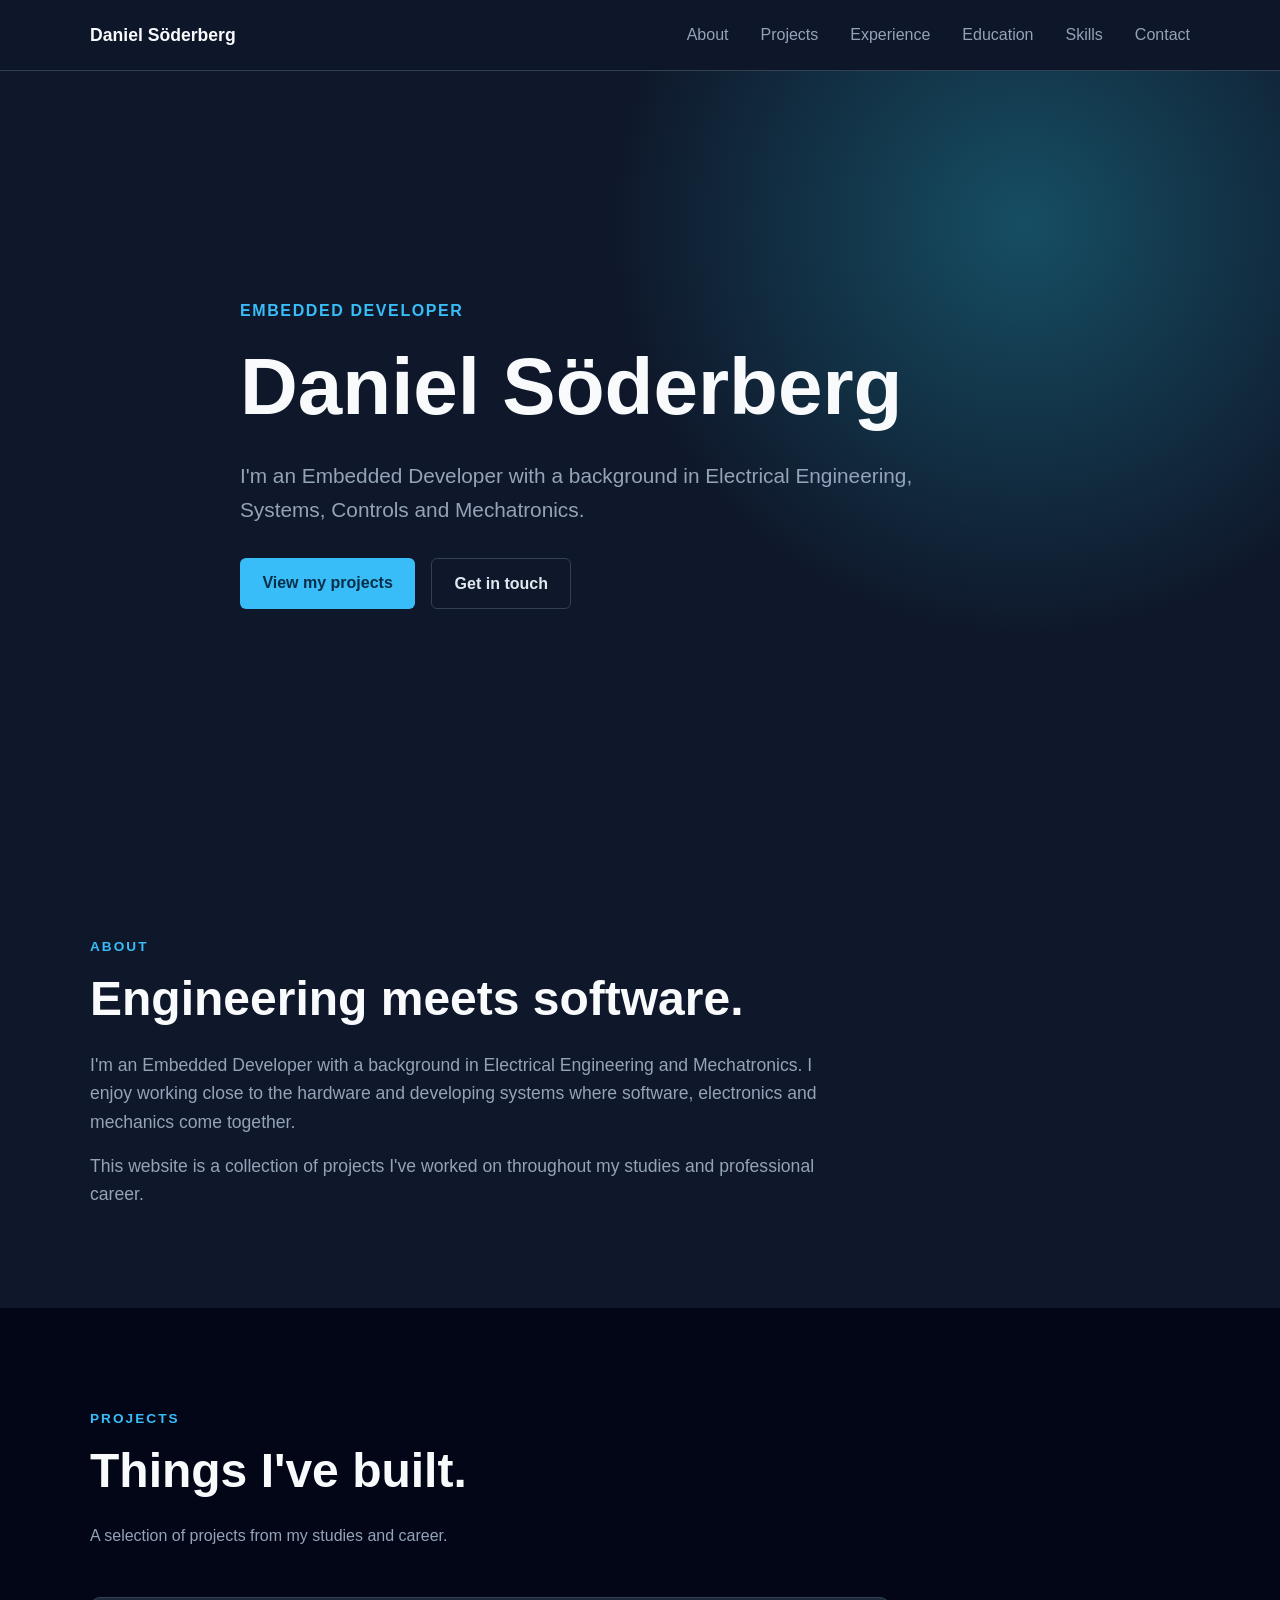
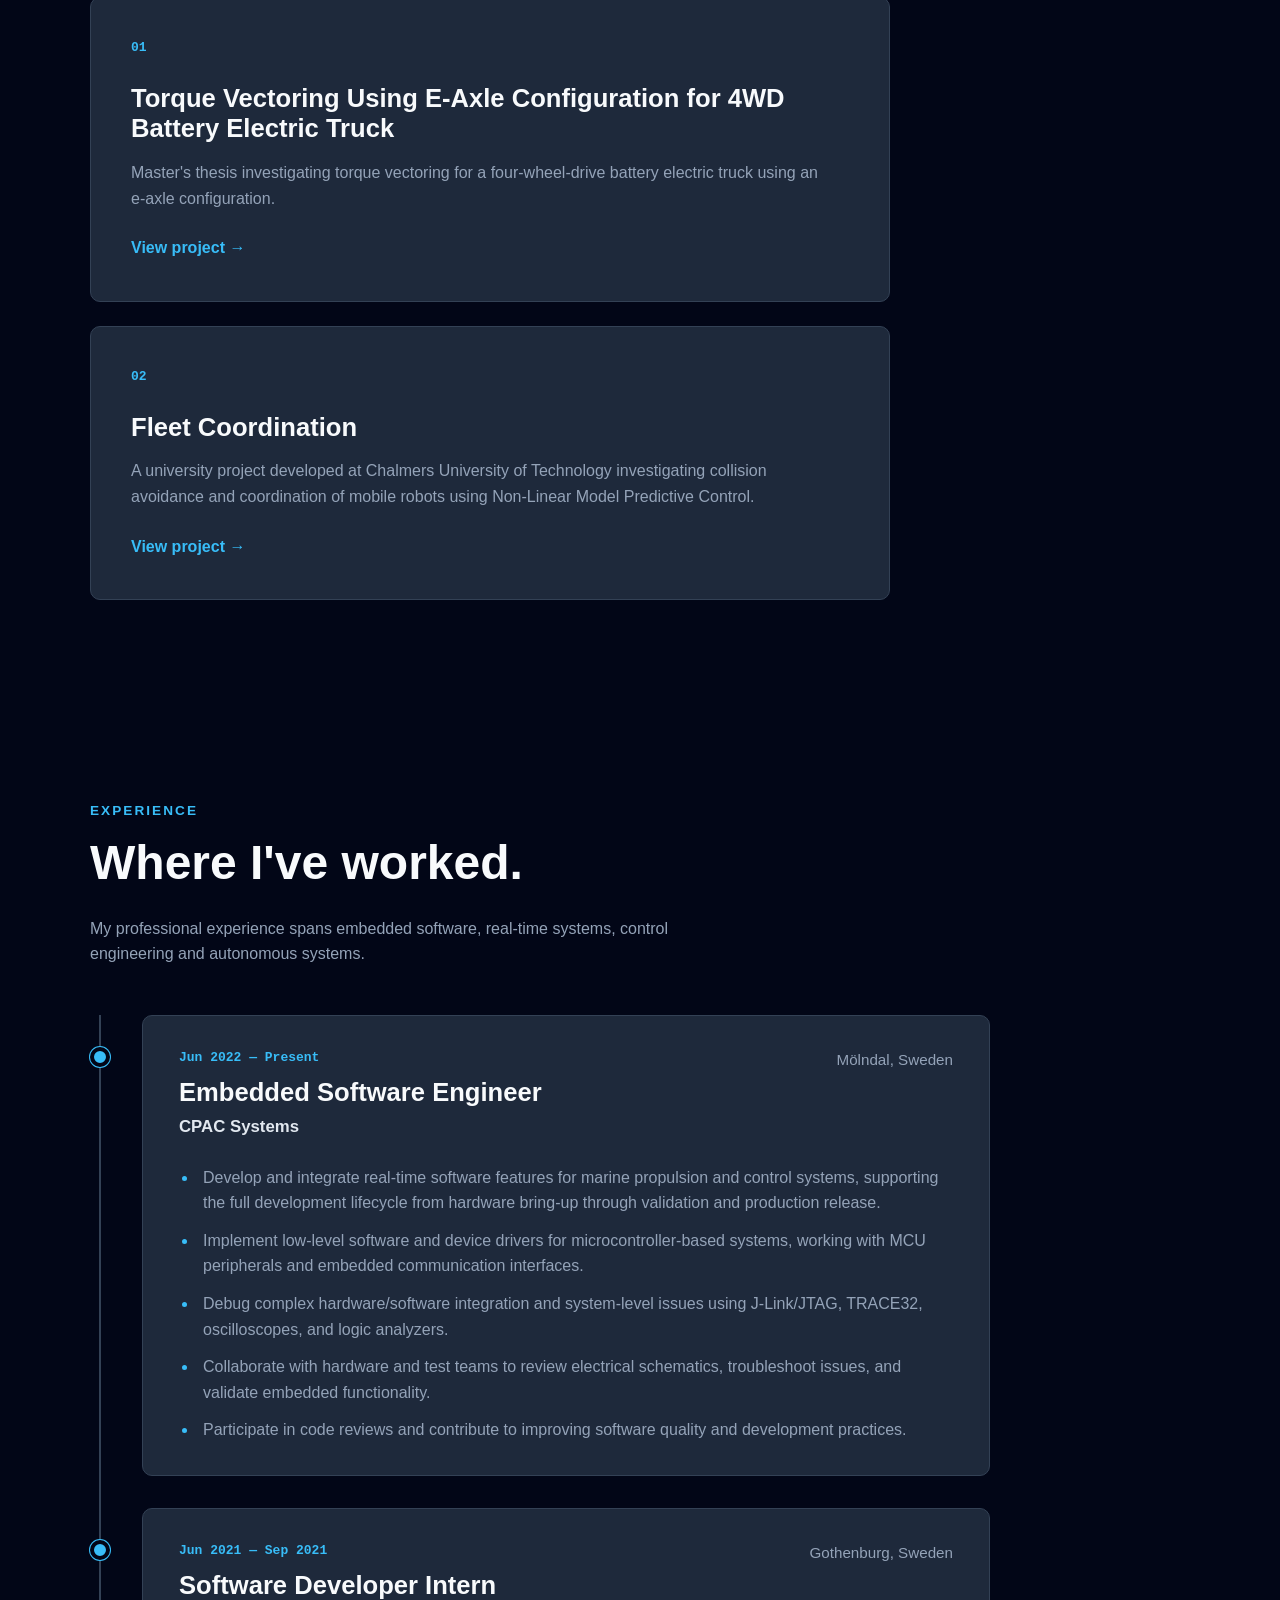
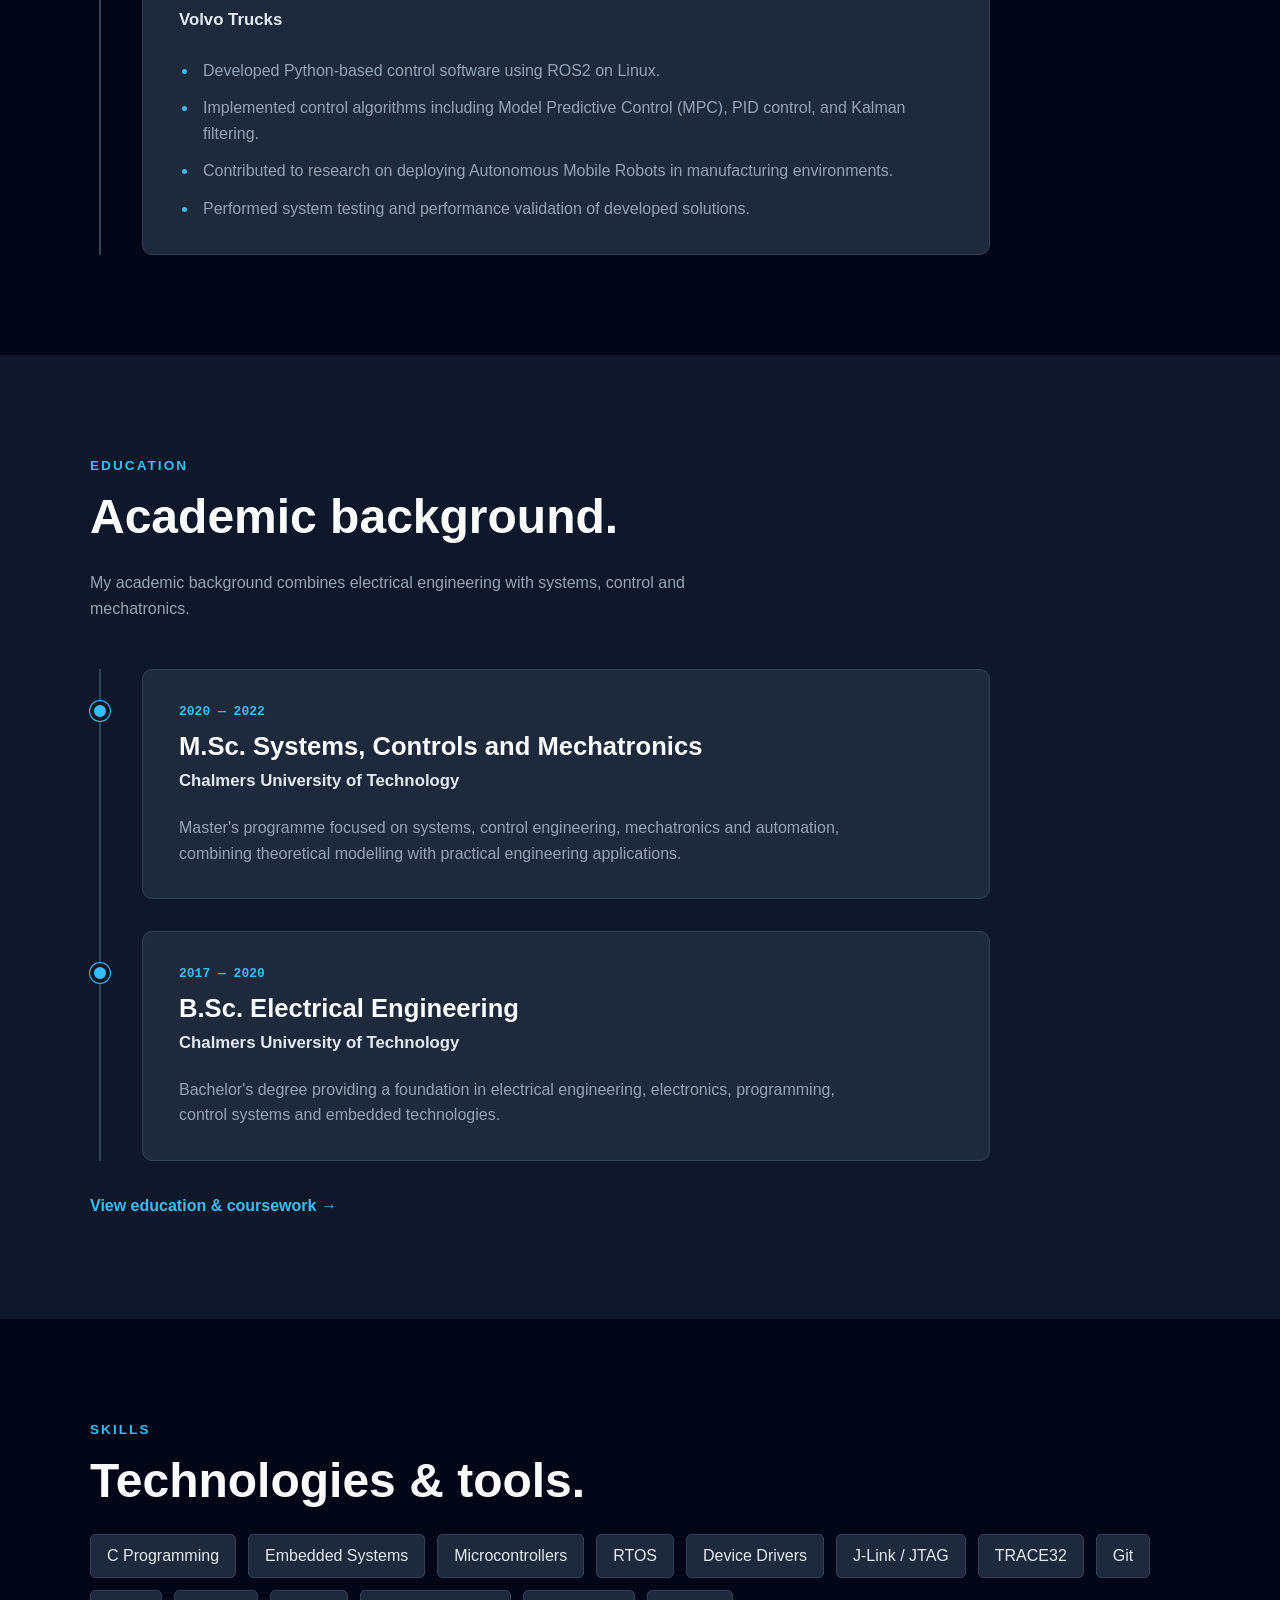
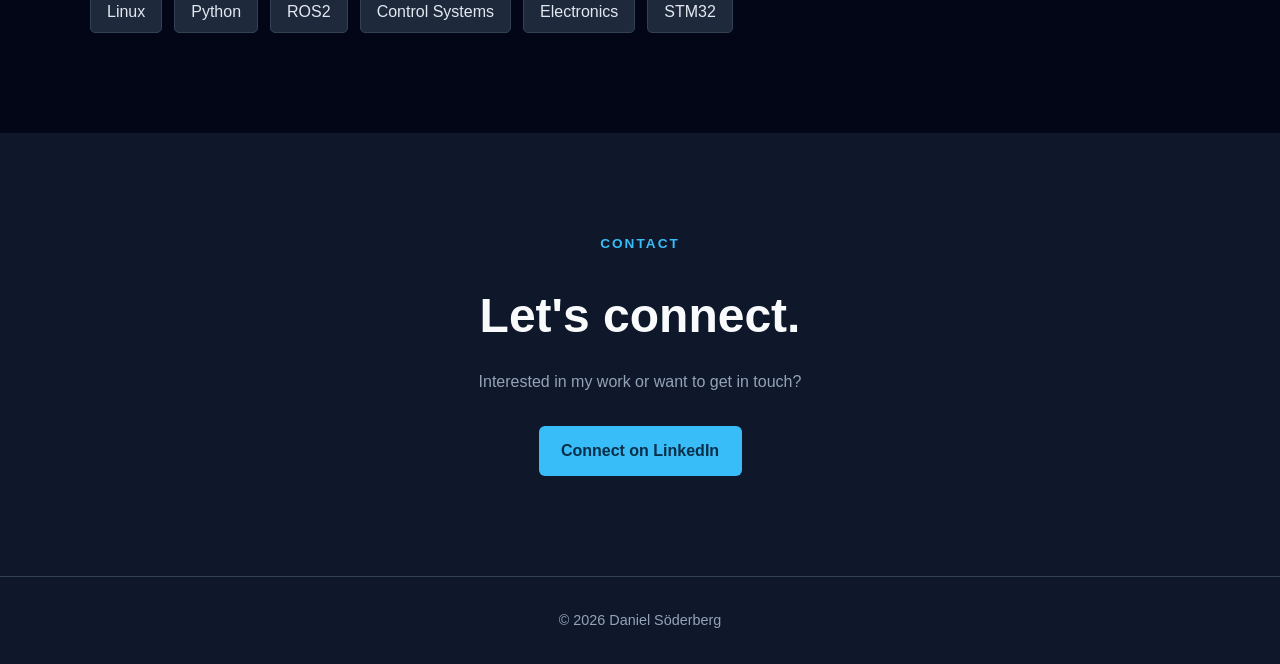
==== commit e3aa247a: "Education as a timeline too" ====
--- a/index.html
+++ b/index.html
@@ -429,39 +429,94 @@
                     Academic background.
                 </h2>
 
-
-                <div class="education-preview">
-
-                    <article class="education-card">
-
-                        <p class="education-period">
-                            2020 — 2022
-                        </p>
-
-                        <h3>
-                            M.Sc. Systems, Controls and Mechatronics
-                        </h3>
-
-                        <p class="education-school">
-                            Chalmers University of Technology
-                        </p>
+                <p class="section-intro">
+                    My academic background combines electrical engineering
+                    with systems, control and mechatronics.
+                </p>
+
+
+                <div class="education-timeline">
+
+                    <!-- Master's Degree -->
+
+                    <article class="education-item">
+
+                        <div class="education-marker">
+                            <span></span>
+                        </div>
+
+                        <div class="education-card">
+
+                            <div class="education-top">
+
+                                <div>
+
+                                    <p class="education-period">
+                                        2020 — 2022
+                                    </p>
+
+                                    <h3>
+                                        M.Sc. Systems, Controls and Mechatronics
+                                    </h3>
+
+                                    <p class="education-school">
+                                        Chalmers University of Technology
+                                    </p>
+
+                                </div>
+
+                            </div>
+
+                            <p class="education-description">
+                                Master's programme focused on systems,
+                                control engineering, mechatronics and
+                                automation, combining theoretical modelling
+                                with practical engineering applications.
+                            </p>
+
+                        </div>
 
                     </article>
 
 
-                    <article class="education-card">
-
-                        <p class="education-period">
-                            2017 — 2020
-                        </p>
-
-                        <h3>
-                            B.Sc. Electrical Engineering
-                        </h3>
-
-                        <p class="education-school">
-                            Chalmers University of Technology
-                        </p>
+                    <!-- Bachelor's Degree -->
+
+                    <article class="education-item">
+
+                        <div class="education-marker">
+                            <span></span>
+                        </div>
+
+                        <div class="education-card">
+
+                            <div class="education-top">
+
+                                <div>
+
+                                    <p class="education-period">
+                                        2017 — 2020
+                                    </p>
+
+                                    <h3>
+                                        B.Sc. Electrical Engineering
+                                    </h3>
+
+                                    <p class="education-school">
+                                        Chalmers University of Technology
+                                    </p>
+
+                                </div>
+
+                            </div>
+
+                            <p class="education-description">
+                                Bachelor's degree providing a foundation in
+                                electrical engineering, electronics,
+                                programming, control systems and embedded
+                                technologies.
+                            </p>
+
+                        </div>
 
                     </article>
 
--- a/css/style.css
+++ b/css/style.css
@@ -465,7 +465,7 @@
 
 
 /* =========================================================
-   Experience
+   Experience Timeline
    ========================================================= */
 
 .experience-timeline {
@@ -626,23 +626,82 @@
 
 
 /* =========================================================
-   Education
-   ========================================================= */
-
-.education-preview {
+   Education Timeline
+   ========================================================= */
+
+.education-timeline {
+    position: relative;
+
+    max-width: 900px;
+
+    margin-top: 3rem;
+
+    margin-bottom: 2rem;
+}
+
+
+.education-timeline::before {
+    content: "";
+
+    position: absolute;
+
+    top: 0;
+    bottom: 0;
+    left: 9px;
+
+    width: 2px;
+
+    background: var(--color-border);
+}
+
+
+.education-item {
+    position: relative;
+
     display: grid;
-    grid-template-columns: repeat(2, 1fr);
-
-    gap: 1.5rem;
-
-    max-width: 900px;
-
-    margin-bottom: 2rem;
+
+    grid-template-columns: 20px 1fr;
+
+    gap: 2rem;
+
+    padding-bottom: 2rem;
+}
+
+
+.education-item:last-child {
+    padding-bottom: 0;
+}
+
+
+.education-marker {
+    position: relative;
+
+    z-index: 2;
+
+    display: flex;
+
+    justify-content: center;
+}
+
+
+.education-marker span {
+    width: 20px;
+    height: 20px;
+
+    margin-top: 2rem;
+
+    border: 4px solid var(--color-background);
+    border-radius: 50%;
+
+    background: var(--color-accent);
+
+    box-shadow:
+        0 0 0 1px var(--color-accent);
 }
 
 
 .education-card {
-    padding: 2rem;
+    padding: 2rem 2.25rem;
 
     background: var(--color-surface);
 
@@ -662,8 +721,20 @@
 }
 
 
+.education-top {
+    display: flex;
+
+    align-items: flex-start;
+    justify-content: space-between;
+
+    gap: 2rem;
+
+    margin-bottom: 1.25rem;
+}
+
+
 .education-period {
-    margin-bottom: 0.75rem;
+    margin-bottom: 0.5rem;
 
     color: var(--color-accent);
 
@@ -673,11 +744,23 @@
 
 
 .education-card h3 {
-    margin-bottom: 0.75rem;
+    margin-bottom: 0.4rem;
 }
 
 
 .education-school {
+    color: var(--color-text);
+
+    font-size: 1.05rem;
+    font-weight: 600;
+}
+
+
+.education-description {
+    max-width: 700px;
+
+    margin-bottom: 0;
+
     color: var(--color-text-muted);
 }
 
@@ -687,6 +770,10 @@
 }
 
 
+/* =========================================================
+   Education Page
+   ========================================================= */
+
 .education-school-large {
     margin-bottom: 2rem;
 
@@ -697,14 +784,14 @@
 }
 
 
-.education-description {
+.education-description-large {
     max-width: 750px;
 
     margin-bottom: 3rem;
 }
 
 
-.education-description p {
+.education-description-large p {
     font-size: 1.1rem;
 }
 
@@ -906,10 +993,48 @@
 
     /* Education */
 
-    .education-preview {
-        grid-template-columns: 1fr;
-    }
-
+    .education-timeline {
+        margin-top: 2rem;
+    }
+
+
+    .education-item {
+        grid-template-columns: 14px 1fr;
+
+        gap: 1rem;
+    }
+
+
+    .education-timeline::before {
+        left: 6px;
+    }
+
+
+    .education-marker span {
+        width: 14px;
+        height: 14px;
+
+        margin-top: 1.5rem;
+
+        border-width: 3px;
+    }
+
+
+    .education-card {
+        padding: 1.5rem;
+    }
+
+
+    .education-top {
+        flex-direction: column;
+
+        gap: 0.5rem;
+
+        margin-bottom: 1rem;
+    }
+
+
+    /* Courses */
 
     .course-list {
         grid-template-columns: 1fr;
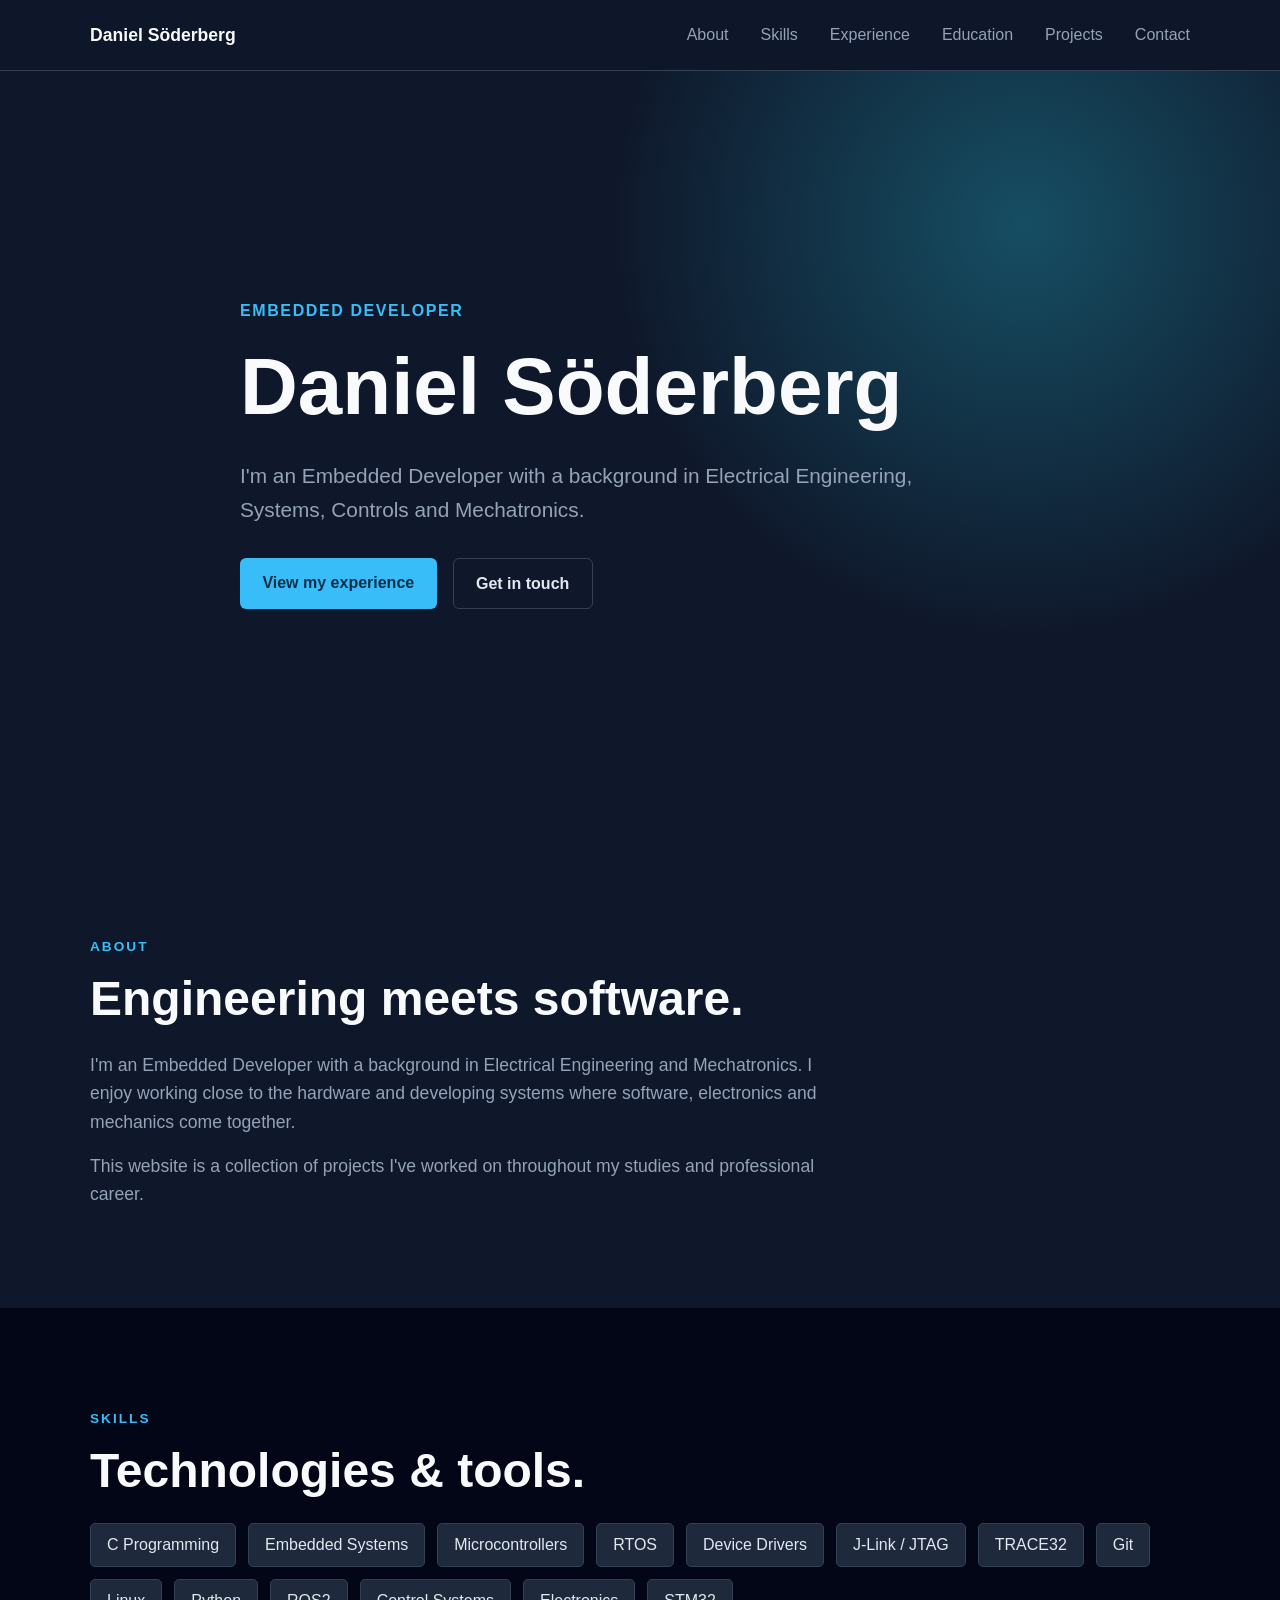
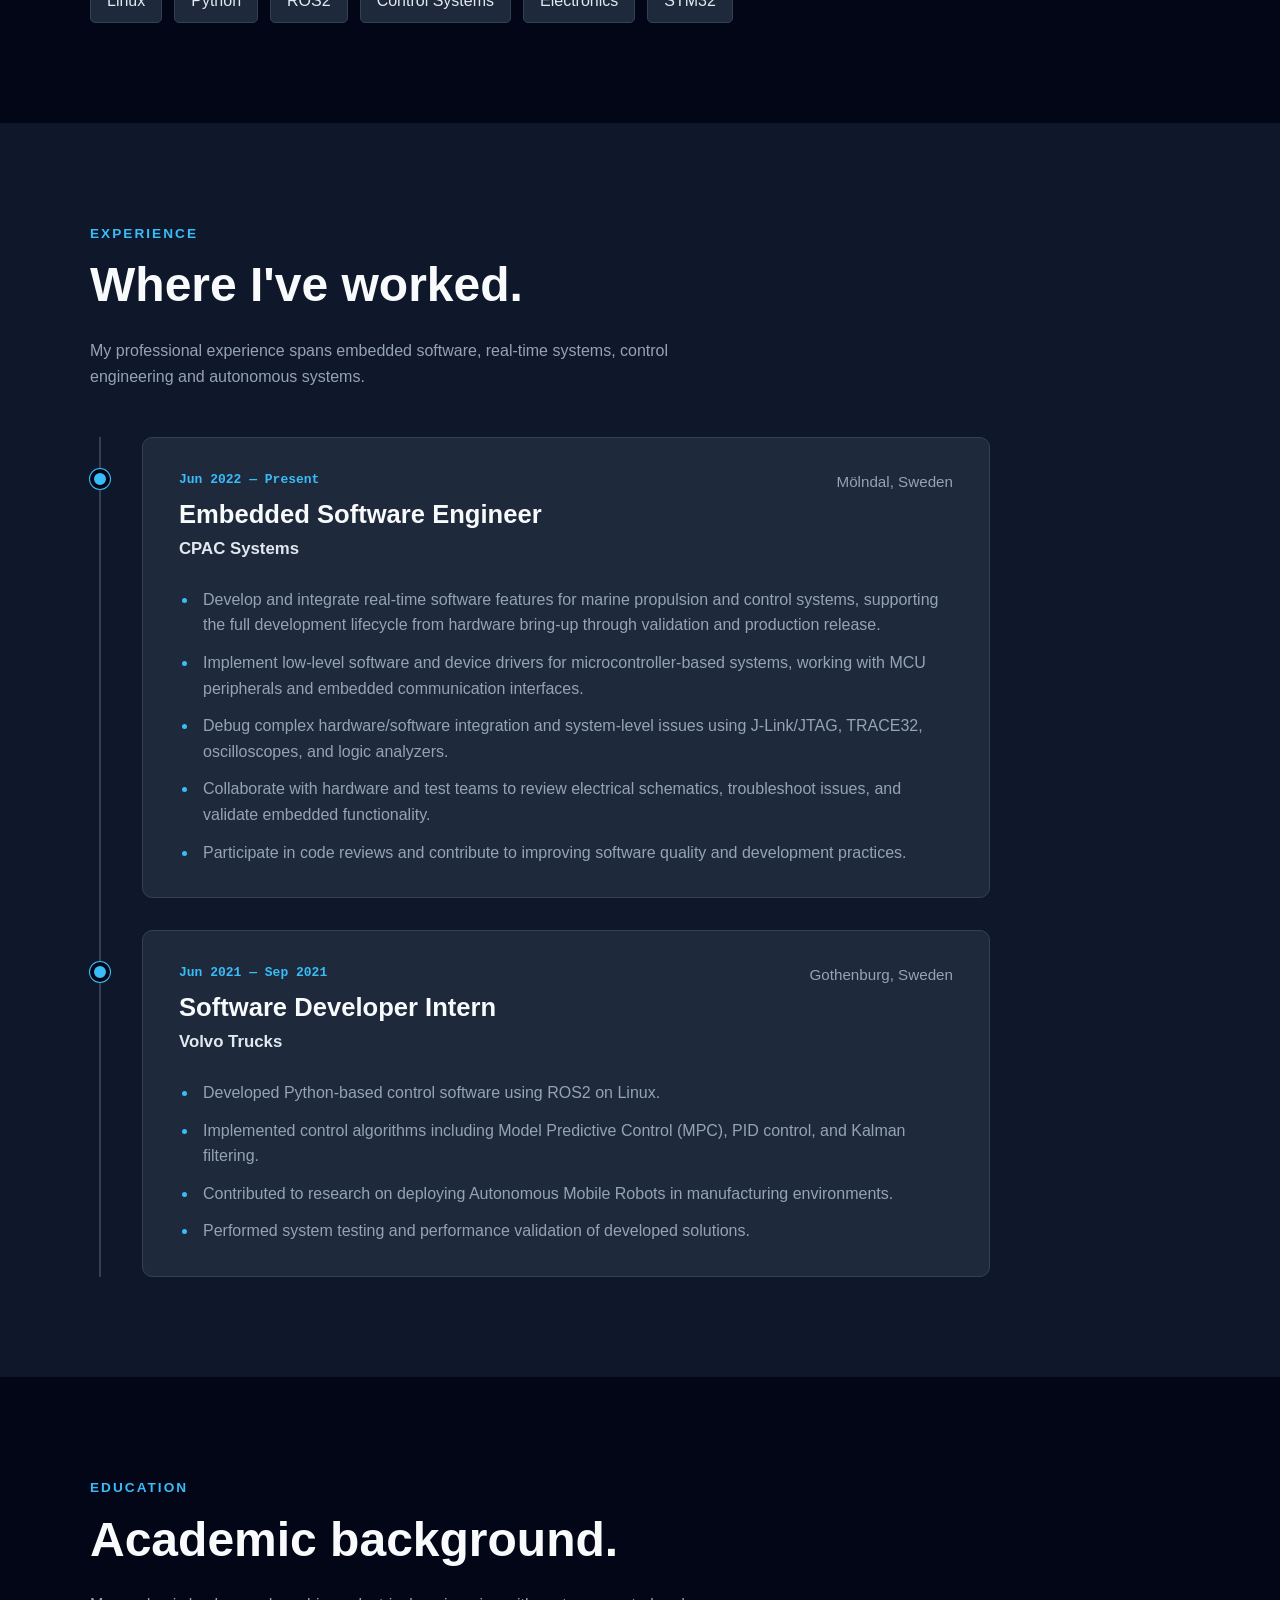
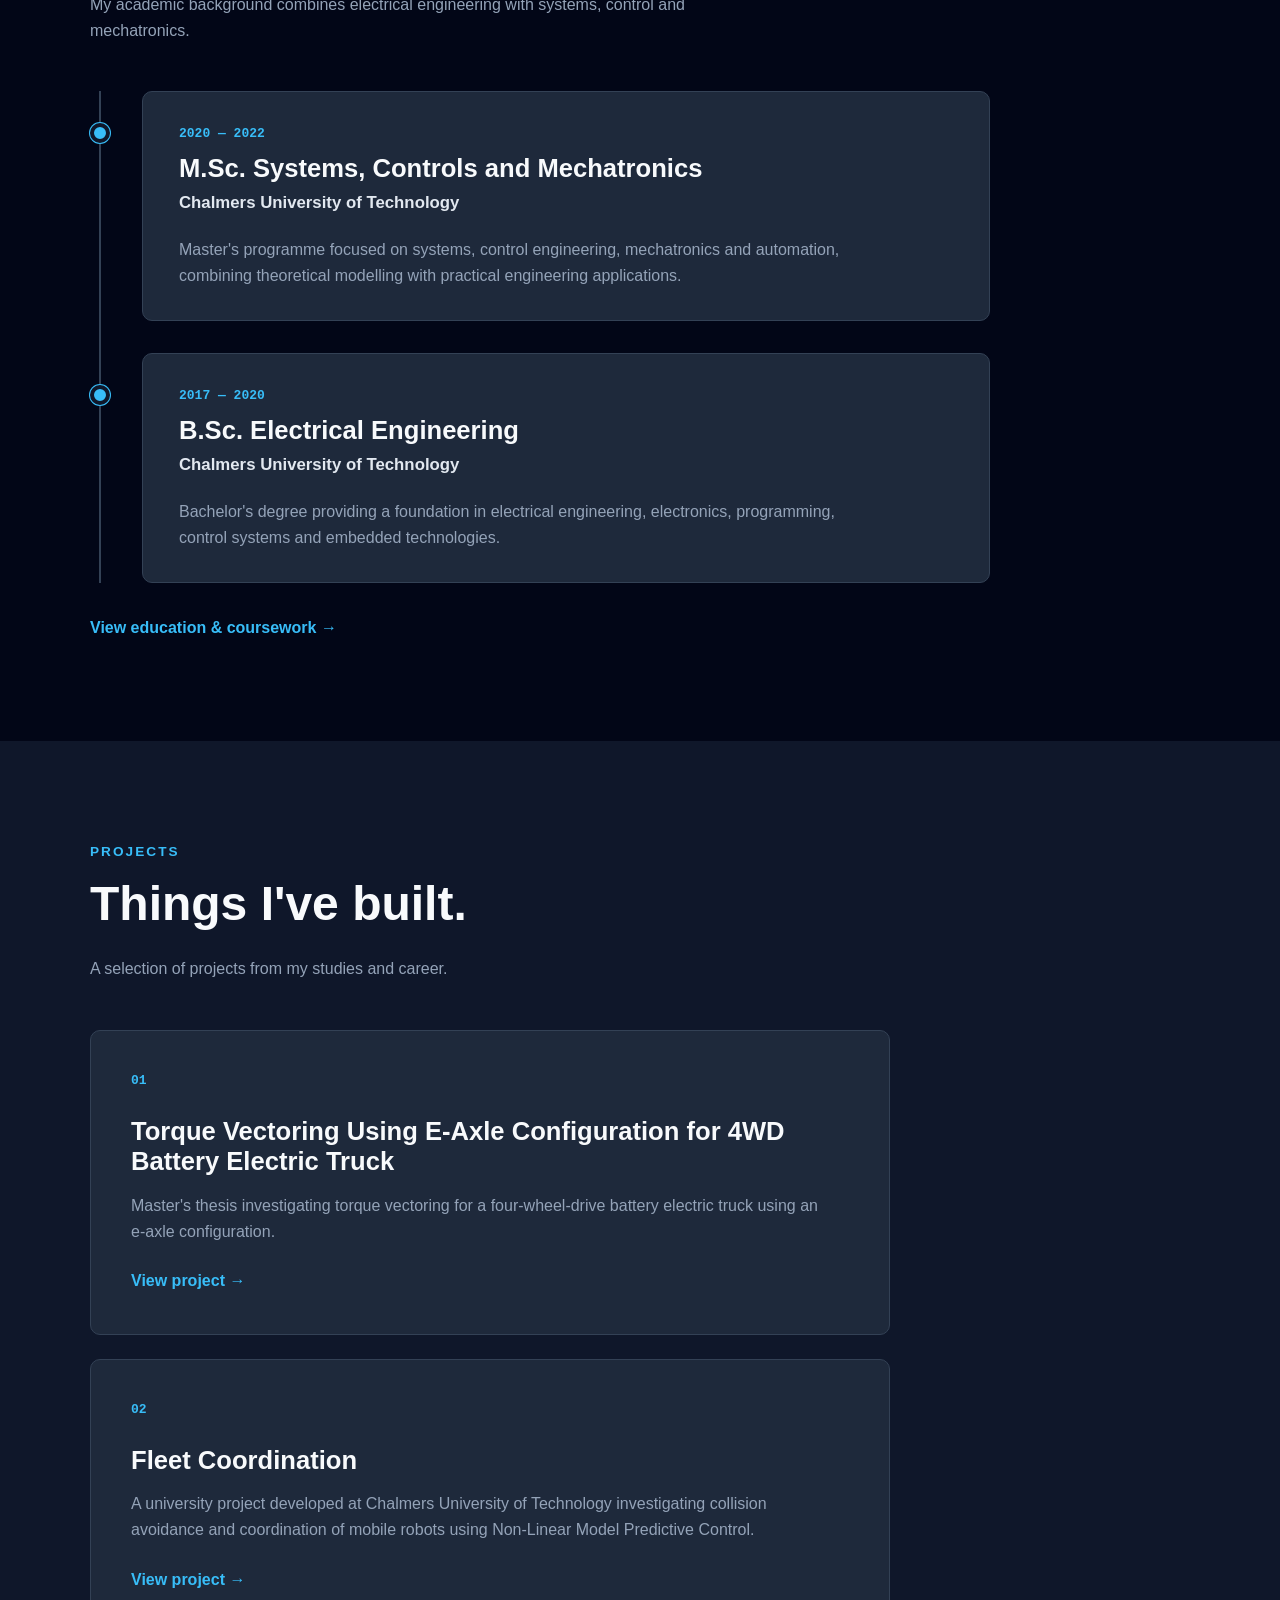
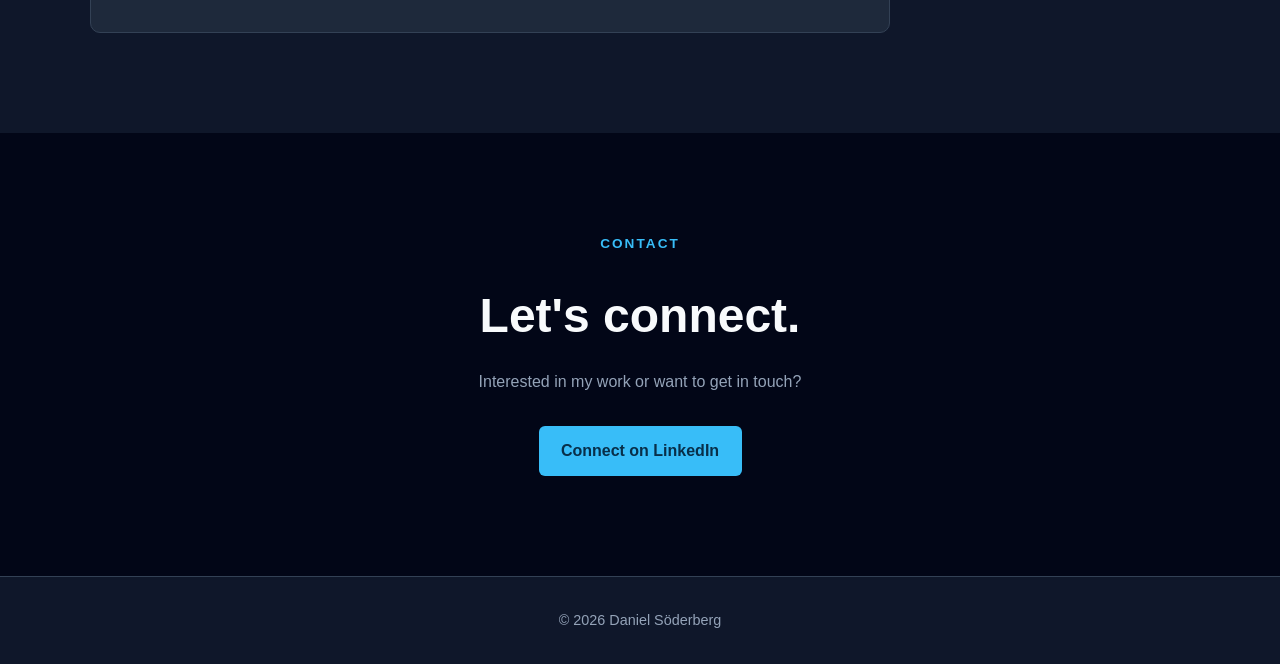
==== commit a516d32f: "Update structure" ====
--- a/index.html
+++ b/index.html
@@ -36,8 +36,8 @@
                 </li>
 
                 <li>
-                    <a href="#projects">
-                        Projects
+                    <a href="#skills">
+                        Skills
                     </a>
                 </li>
 
@@ -54,8 +54,8 @@
                 </li>
 
                 <li>
-                    <a href="#skills">
-                        Skills
+                    <a href="#projects">
+                        Projects
                     </a>
                 </li>
 
@@ -97,10 +97,10 @@
                 <div class="hero-buttons">
 
                     <a
-                        href="#projects"
+                        href="#experience"
                         class="button button-primary"
                     >
-                        View my projects
+                        View my experience
                     </a>
 
                     <a
@@ -146,389 +146,6 @@
                     </p>
 
                 </div>
-
-            </div>
-
-        </section>
-
-
-        <!-- Projects -->
-
-        <section id="projects" class="section section-dark">
-
-            <div class="container">
-
-                <p class="section-label">
-                    Projects
-                </p>
-
-                <h2>
-                    Things I've built.
-                </h2>
-
-                <p class="section-intro">
-                    A selection of projects from my studies and career.
-                </p>
-
-
-                <!-- Project 01 -->
-
-                <article class="project-card">
-
-                    <div class="project-card-content">
-
-                        <p class="project-number">
-                            01
-                        </p>
-
-                        <h3>
-                            Torque Vectoring Using E-Axle Configuration
-                            for 4WD Battery Electric Truck
-                        </h3>
-
-                        <p>
-                            Master's thesis investigating torque vectoring
-                            for a four-wheel-drive battery electric truck
-                            using an e-axle configuration.
-                        </p>
-
-                        <a
-                            href="projects/master-thesis/"
-                            class="project-link"
-                        >
-                            View project →
-                        </a>
-
-                    </div>
-
-                </article>
-
-
-                <!-- Project 02 -->
-
-                <article class="project-card">
-
-                    <div class="project-card-content">
-
-                        <p class="project-number">
-                            02
-                        </p>
-
-                        <h3>
-                            Fleet Coordination
-                        </h3>
-
-                        <p>
-                            A university project developed at Chalmers
-                            University of Technology investigating
-                            collision avoidance and coordination of
-                            mobile robots using Non-Linear Model
-                            Predictive Control.
-                        </p>
-
-                        <a
-                            href="projects/university-project/"
-                            class="project-link"
-                        >
-                            View project →
-                        </a>
-
-                    </div>
-
-                </article>
-
-            </div>
-
-        </section>
-
-
-        <!-- Experience -->
-
-        <section id="experience" class="section section-dark">
-
-            <div class="container">
-
-                <p class="section-label">
-                    Experience
-                </p>
-
-                <h2>
-                    Where I've worked.
-                </h2>
-
-                <p class="section-intro">
-                    My professional experience spans embedded software,
-                    real-time systems, control engineering and autonomous
-                    systems.
-                </p>
-
-
-                <div class="experience-timeline">
-
-                    <!-- Experience 01 -->
-
-                    <article class="experience-item">
-
-                        <div class="experience-marker">
-                            <span></span>
-                        </div>
-
-                        <div class="experience-card">
-
-                            <div class="experience-top">
-
-                                <div>
-
-                                    <p class="experience-period">
-                                        Jun 2022 — Present
-                                    </p>
-
-                                    <h3>
-                                        Embedded Software Engineer
-                                    </h3>
-
-                                    <p class="experience-company">
-                                        CPAC Systems
-                                    </p>
-
-                                </div>
-
-                                <p class="experience-location">
-                                    Mölndal, Sweden
-                                </p>
-
-                            </div>
-
-                            <ul class="experience-list">
-
-                                <li>
-                                    Develop and integrate real-time
-                                    software features for marine propulsion
-                                    and control systems, supporting the full
-                                    development lifecycle from hardware
-                                    bring-up through validation and
-                                    production release.
-                                </li>
-
-                                <li>
-                                    Implement low-level software and device
-                                    drivers for microcontroller-based systems,
-                                    working with MCU peripherals and embedded
-                                    communication interfaces.
-                                </li>
-
-                                <li>
-                                    Debug complex hardware/software
-                                    integration and system-level issues using
-                                    J-Link/JTAG, TRACE32, oscilloscopes,
-                                    and logic analyzers.
-                                </li>
-
-                                <li>
-                                    Collaborate with hardware and test teams
-                                    to review electrical schematics,
-                                    troubleshoot issues, and validate
-                                    embedded functionality.
-                                </li>
-
-                                <li>
-                                    Participate in code reviews and contribute
-                                    to improving software quality and
-                                    development practices.
-                                </li>
-
-                            </ul>
-
-                        </div>
-
-                    </article>
-
-
-                    <!-- Experience 02 -->
-
-                    <article class="experience-item">
-
-                        <div class="experience-marker">
-                            <span></span>
-                        </div>
-
-                        <div class="experience-card">
-
-                            <div class="experience-top">
-
-                                <div>
-
-                                    <p class="experience-period">
-                                        Jun 2021 — Sep 2021
-                                    </p>
-
-                                    <h3>
-                                        Software Developer Intern
-                                    </h3>
-
-                                    <p class="experience-company">
-                                        Volvo Trucks
-                                    </p>
-
-                                </div>
-
-                                <p class="experience-location">
-                                    Gothenburg, Sweden
-                                </p>
-
-                            </div>
-
-                            <ul class="experience-list">
-
-                                <li>
-                                    Developed Python-based control software
-                                    using ROS2 on Linux.
-                                </li>
-
-                                <li>
-                                    Implemented control algorithms including
-                                    Model Predictive Control (MPC), PID
-                                    control, and Kalman filtering.
-                                </li>
-
-                                <li>
-                                    Contributed to research on deploying
-                                    Autonomous Mobile Robots in manufacturing
-                                    environments.
-                                </li>
-
-                                <li>
-                                    Performed system testing and performance
-                                    validation of developed solutions.
-                                </li>
-
-                            </ul>
-
-                        </div>
-
-                    </article>
-
-                </div>
-
-            </div>
-
-        </section>
-
-
-        <!-- Education -->
-
-        <section id="education" class="section">
-
-            <div class="container">
-
-                <p class="section-label">
-                    Education
-                </p>
-
-                <h2>
-                    Academic background.
-                </h2>
-
-                <p class="section-intro">
-                    My academic background combines electrical engineering
-                    with systems, control and mechatronics.
-                </p>
-
-
-                <div class="education-timeline">
-
-                    <!-- Master's Degree -->
-
-                    <article class="education-item">
-
-                        <div class="education-marker">
-                            <span></span>
-                        </div>
-
-                        <div class="education-card">
-
-                            <div class="education-top">
-
-                                <div>
-
-                                    <p class="education-period">
-                                        2020 — 2022
-                                    </p>
-
-                                    <h3>
-                                        M.Sc. Systems, Controls and Mechatronics
-                                    </h3>
-
-                                    <p class="education-school">
-                                        Chalmers University of Technology
-                                    </p>
-
-                                </div>
-
-                            </div>
-
-                            <p class="education-description">
-                                Master's programme focused on systems,
-                                control engineering, mechatronics and
-                                automation, combining theoretical modelling
-                                with practical engineering applications.
-                            </p>
-
-                        </div>
-
-                    </article>
-
-
-                    <!-- Bachelor's Degree -->
-
-                    <article class="education-item">
-
-                        <div class="education-marker">
-                            <span></span>
-                        </div>
-
-                        <div class="education-card">
-
-                            <div class="education-top">
-
-                                <div>
-
-                                    <p class="education-period">
-                                        2017 — 2020
-                                    </p>
-
-                                    <h3>
-                                        B.Sc. Electrical Engineering
-                                    </h3>
-
-                                    <p class="education-school">
-                                        Chalmers University of Technology
-                                    </p>
-
-                                </div>
-
-                            </div>
-
-                            <p class="education-description">
-                                Bachelor's degree providing a foundation in
-                                electrical engineering, electronics,
-                                programming, control systems and embedded
-                                technologies.
-                            </p>
-
-                        </div>
-
-                    </article>
-
-                </div>
-
-
-                <a
-                    href="education/"
-                    class="project-link education-link"
-                >
-                    View education & coursework →
-                </a>
 
             </div>
 
@@ -573,9 +190,392 @@
         </section>
 
 
+        <!-- Experience -->
+
+        <section id="experience" class="section">
+
+            <div class="container">
+
+                <p class="section-label">
+                    Experience
+                </p>
+
+                <h2>
+                    Where I've worked.
+                </h2>
+
+                <p class="section-intro">
+                    My professional experience spans embedded software,
+                    real-time systems, control engineering and autonomous
+                    systems.
+                </p>
+
+
+                <div class="experience-timeline">
+
+                    <!-- Experience 01 -->
+
+                    <article class="experience-item">
+
+                        <div class="experience-marker">
+                            <span></span>
+                        </div>
+
+                        <div class="experience-card">
+
+                            <div class="experience-top">
+
+                                <div>
+
+                                    <p class="experience-period">
+                                        Jun 2022 — Present
+                                    </p>
+
+                                    <h3>
+                                        Embedded Software Engineer
+                                    </h3>
+
+                                    <p class="experience-company">
+                                        CPAC Systems
+                                    </p>
+
+                                </div>
+
+                                <p class="experience-location">
+                                    Mölndal, Sweden
+                                </p>
+
+                            </div>
+
+                            <ul class="experience-list">
+
+                                <li>
+                                    Develop and integrate real-time
+                                    software features for marine propulsion
+                                    and control systems, supporting the full
+                                    development lifecycle from hardware
+                                    bring-up through validation and
+                                    production release.
+                                </li>
+
+                                <li>
+                                    Implement low-level software and device
+                                    drivers for microcontroller-based systems,
+                                    working with MCU peripherals and embedded
+                                    communication interfaces.
+                                </li>
+
+                                <li>
+                                    Debug complex hardware/software
+                                    integration and system-level issues using
+                                    J-Link/JTAG, TRACE32, oscilloscopes,
+                                    and logic analyzers.
+                                </li>
+
+                                <li>
+                                    Collaborate with hardware and test teams
+                                    to review electrical schematics,
+                                    troubleshoot issues, and validate
+                                    embedded functionality.
+                                </li>
+
+                                <li>
+                                    Participate in code reviews and contribute
+                                    to improving software quality and
+                                    development practices.
+                                </li>
+
+                            </ul>
+
+                        </div>
+
+                    </article>
+
+
+                    <!-- Experience 02 -->
+
+                    <article class="experience-item">
+
+                        <div class="experience-marker">
+                            <span></span>
+                        </div>
+
+                        <div class="experience-card">
+
+                            <div class="experience-top">
+
+                                <div>
+
+                                    <p class="experience-period">
+                                        Jun 2021 — Sep 2021
+                                    </p>
+
+                                    <h3>
+                                        Software Developer Intern
+                                    </h3>
+
+                                    <p class="experience-company">
+                                        Volvo Trucks
+                                    </p>
+
+                                </div>
+
+                                <p class="experience-location">
+                                    Gothenburg, Sweden
+                                </p>
+
+                            </div>
+
+                            <ul class="experience-list">
+
+                                <li>
+                                    Developed Python-based control software
+                                    using ROS2 on Linux.
+                                </li>
+
+                                <li>
+                                    Implemented control algorithms including
+                                    Model Predictive Control (MPC), PID
+                                    control, and Kalman filtering.
+                                </li>
+
+                                <li>
+                                    Contributed to research on deploying
+                                    Autonomous Mobile Robots in manufacturing
+                                    environments.
+                                </li>
+
+                                <li>
+                                    Performed system testing and performance
+                                    validation of developed solutions.
+                                </li>
+
+                            </ul>
+
+                        </div>
+
+                    </article>
+
+                </div>
+
+            </div>
+
+        </section>
+
+
+        <!-- Education -->
+
+        <section id="education" class="section section-dark">
+
+            <div class="container">
+
+                <p class="section-label">
+                    Education
+                </p>
+
+                <h2>
+                    Academic background.
+                </h2>
+
+                <p class="section-intro">
+                    My academic background combines electrical engineering
+                    with systems, control and mechatronics.
+                </p>
+
+
+                <div class="education-timeline">
+
+                    <!-- Master's Degree -->
+
+                    <article class="education-item">
+
+                        <div class="education-marker">
+                            <span></span>
+                        </div>
+
+                        <div class="education-card">
+
+                            <div class="education-top">
+
+                                <div>
+
+                                    <p class="education-period">
+                                        2020 — 2022
+                                    </p>
+
+                                    <h3>
+                                        M.Sc. Systems, Controls and Mechatronics
+                                    </h3>
+
+                                    <p class="education-school">
+                                        Chalmers University of Technology
+                                    </p>
+
+                                </div>
+
+                            </div>
+
+                            <p class="education-description">
+                                Master's programme focused on systems,
+                                control engineering, mechatronics and
+                                automation, combining theoretical modelling
+                                with practical engineering applications.
+                            </p>
+
+                        </div>
+
+                    </article>
+
+
+                    <!-- Bachelor's Degree -->
+
+                    <article class="education-item">
+
+                        <div class="education-marker">
+                            <span></span>
+                        </div>
+
+                        <div class="education-card">
+
+                            <div class="education-top">
+
+                                <div>
+
+                                    <p class="education-period">
+                                        2017 — 2020
+                                    </p>
+
+                                    <h3>
+                                        B.Sc. Electrical Engineering
+                                    </h3>
+
+                                    <p class="education-school">
+                                        Chalmers University of Technology
+                                    </p>
+
+                                </div>
+
+                            </div>
+
+                            <p class="education-description">
+                                Bachelor's degree providing a foundation in
+                                electrical engineering, electronics,
+                                programming, control systems and embedded
+                                technologies.
+                            </p>
+
+                        </div>
+
+                    </article>
+
+                </div>
+
+
+                <a
+                    href="education/"
+                    class="project-link education-link"
+                >
+                    View education & coursework →
+                </a>
+
+            </div>
+
+        </section>
+
+
+        <!-- Projects -->
+
+        <section id="projects" class="section">
+
+            <div class="container">
+
+                <p class="section-label">
+                    Projects
+                </p>
+
+                <h2>
+                    Things I've built.
+                </h2>
+
+                <p class="section-intro">
+                    A selection of projects from my studies and career.
+                </p>
+
+
+                <!-- Project 01 -->
+
+                <article class="project-card">
+
+                    <div class="project-card-content">
+
+                        <p class="project-number">
+                            01
+                        </p>
+
+                        <h3>
+                            Torque Vectoring Using E-Axle Configuration
+                            for 4WD Battery Electric Truck
+                        </h3>
+
+                        <p>
+                            Master's thesis investigating torque vectoring
+                            for a four-wheel-drive battery electric truck
+                            using an e-axle configuration.
+                        </p>
+
+                        <a
+                            href="projects/master-thesis/"
+                            class="project-link"
+                        >
+                            View project →
+                        </a>
+
+                    </div>
+
+                </article>
+
+
+                <!-- Project 02 -->
+
+                <article class="project-card">
+
+                    <div class="project-card-content">
+
+                        <p class="project-number">
+                            02
+                        </p>
+
+                        <h3>
+                            Fleet Coordination
+                        </h3>
+
+                        <p>
+                            A university project developed at Chalmers
+                            University of Technology investigating
+                            collision avoidance and coordination of
+                            mobile robots using Non-Linear Model
+                            Predictive Control.
+                        </p>
+
+                        <a
+                            href="projects/university-project/"
+                            class="project-link"
+                        >
+                            View project →
+                        </a>
+
+                    </div>
+
+                </article>
+
+            </div>
+
+        </section>
+
+
         <!-- Contact -->
 
-        <section id="contact" class="section">
+        <section id="contact" class="section section-dark">
 
             <div class="container contact">
 
--- a/css/style.css
+++ b/css/style.css
@@ -823,6 +823,37 @@
     color: var(--color-text);
 }
 
+/* =========================================================
+   Education Projects
+   ========================================================= */
+
+.education-projects {
+    margin-top: 3rem;
+}
+
+
+.education-project {
+    padding-top: 1.5rem;
+
+    border-top: 1px solid var(--color-border);
+}
+
+
+.education-project + .education-project {
+    margin-top: 1.5rem;
+}
+
+
+.education-project h3 {
+    margin-bottom: 0.75rem;
+}
+
+
+.education-project p {
+    margin-bottom: 1rem;
+}
+
+
 
 /* =========================================================
    Skills
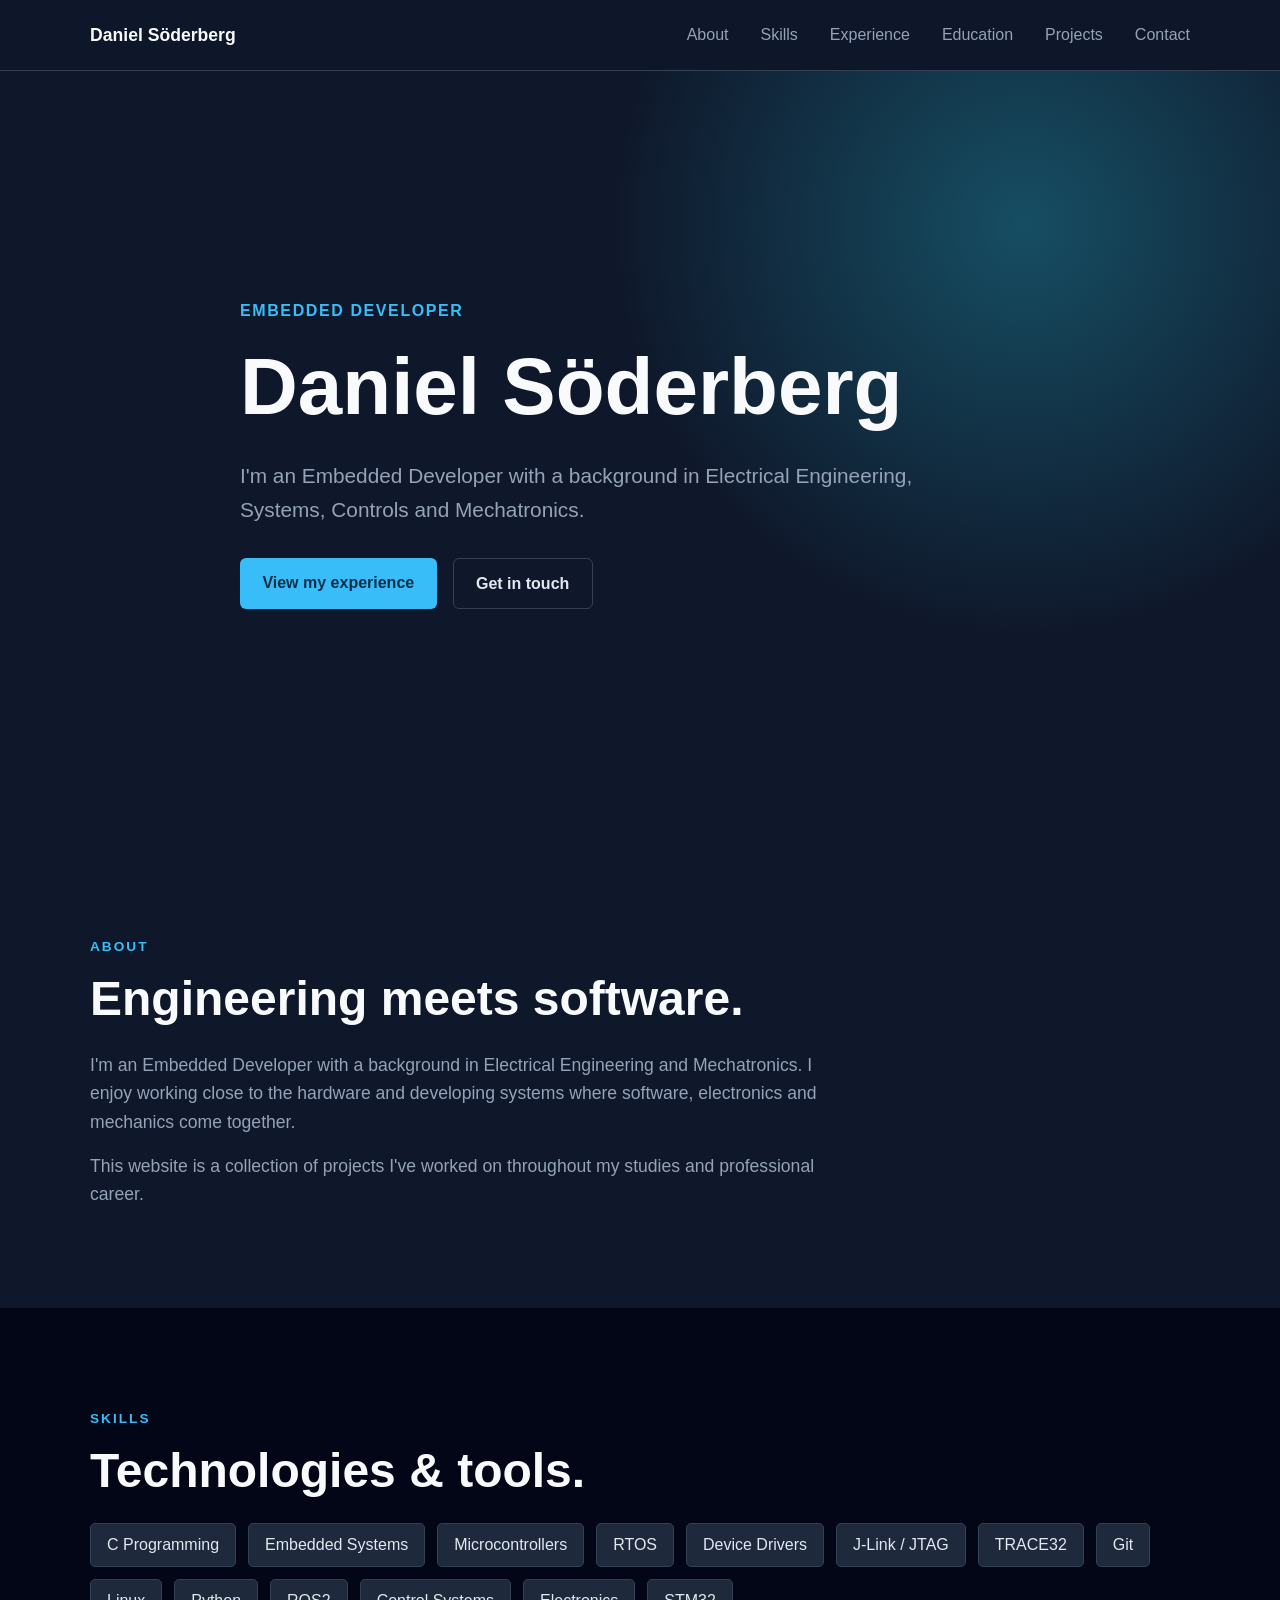
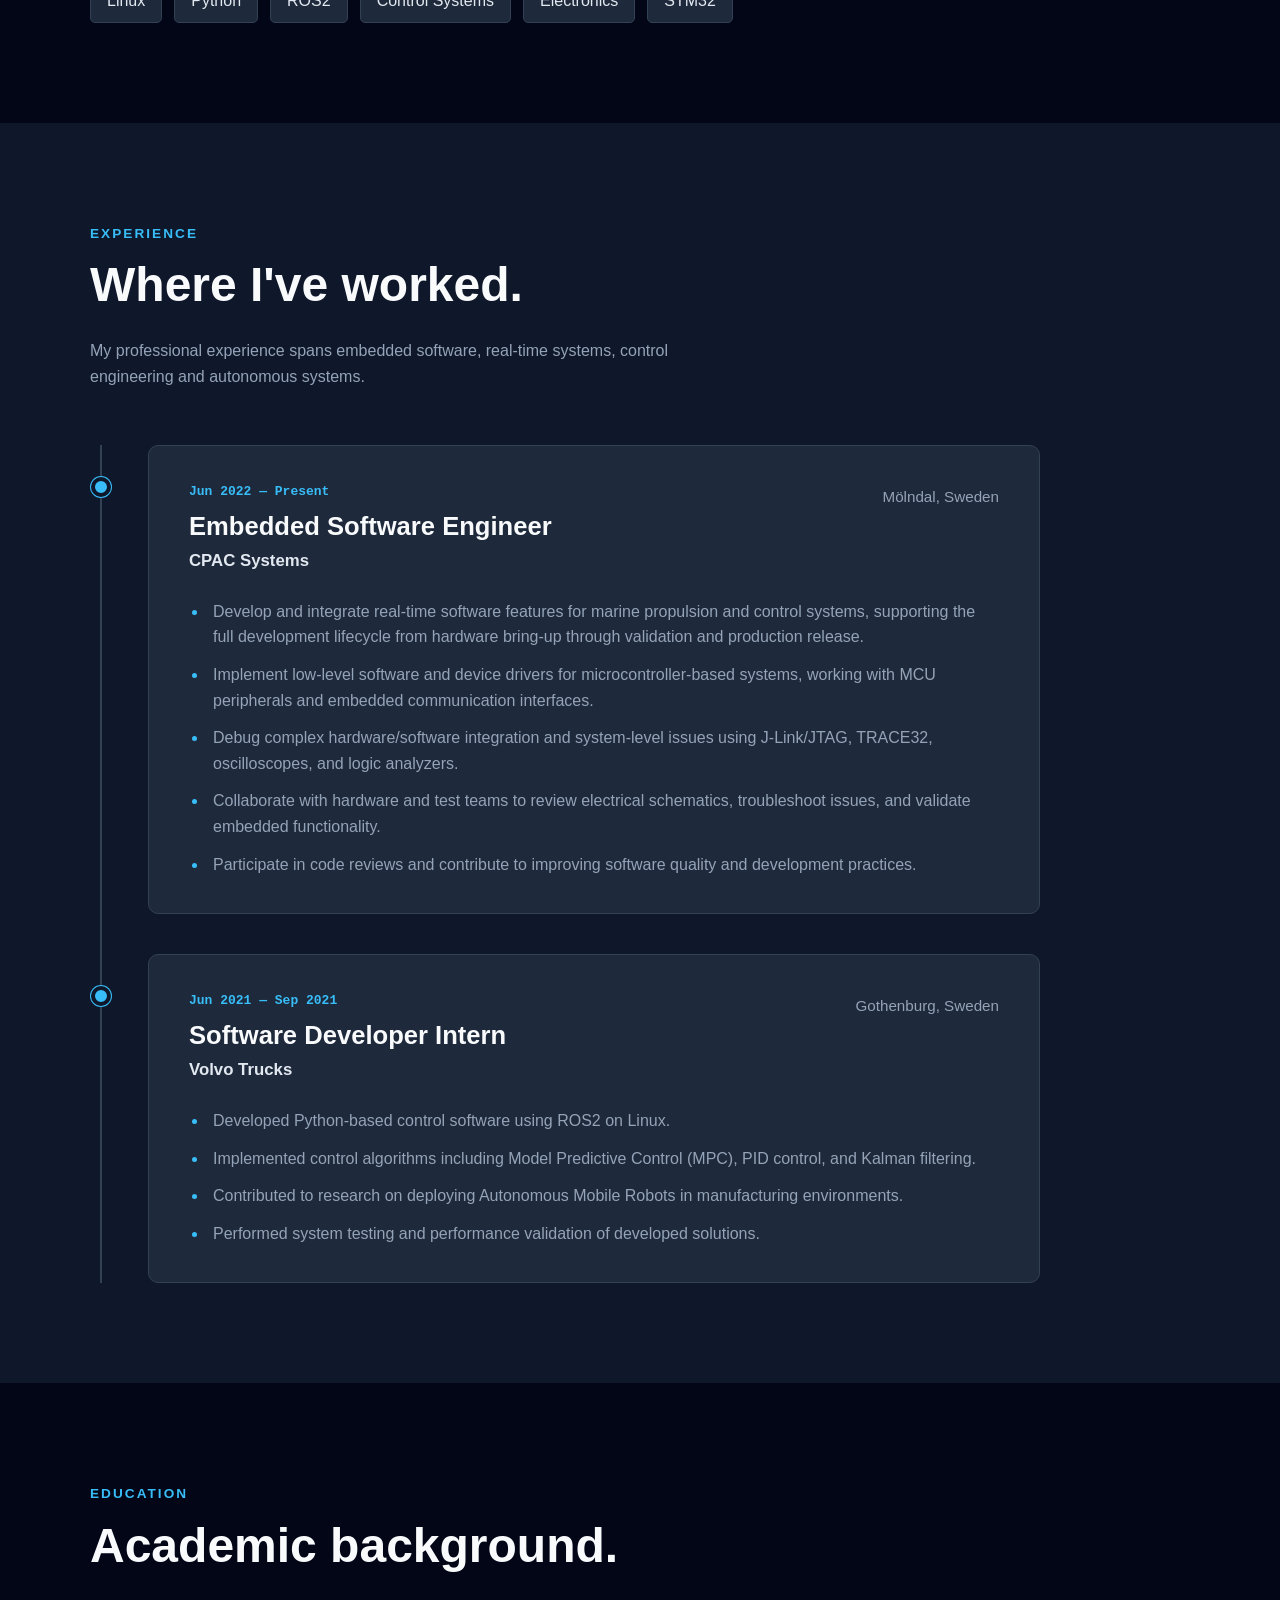
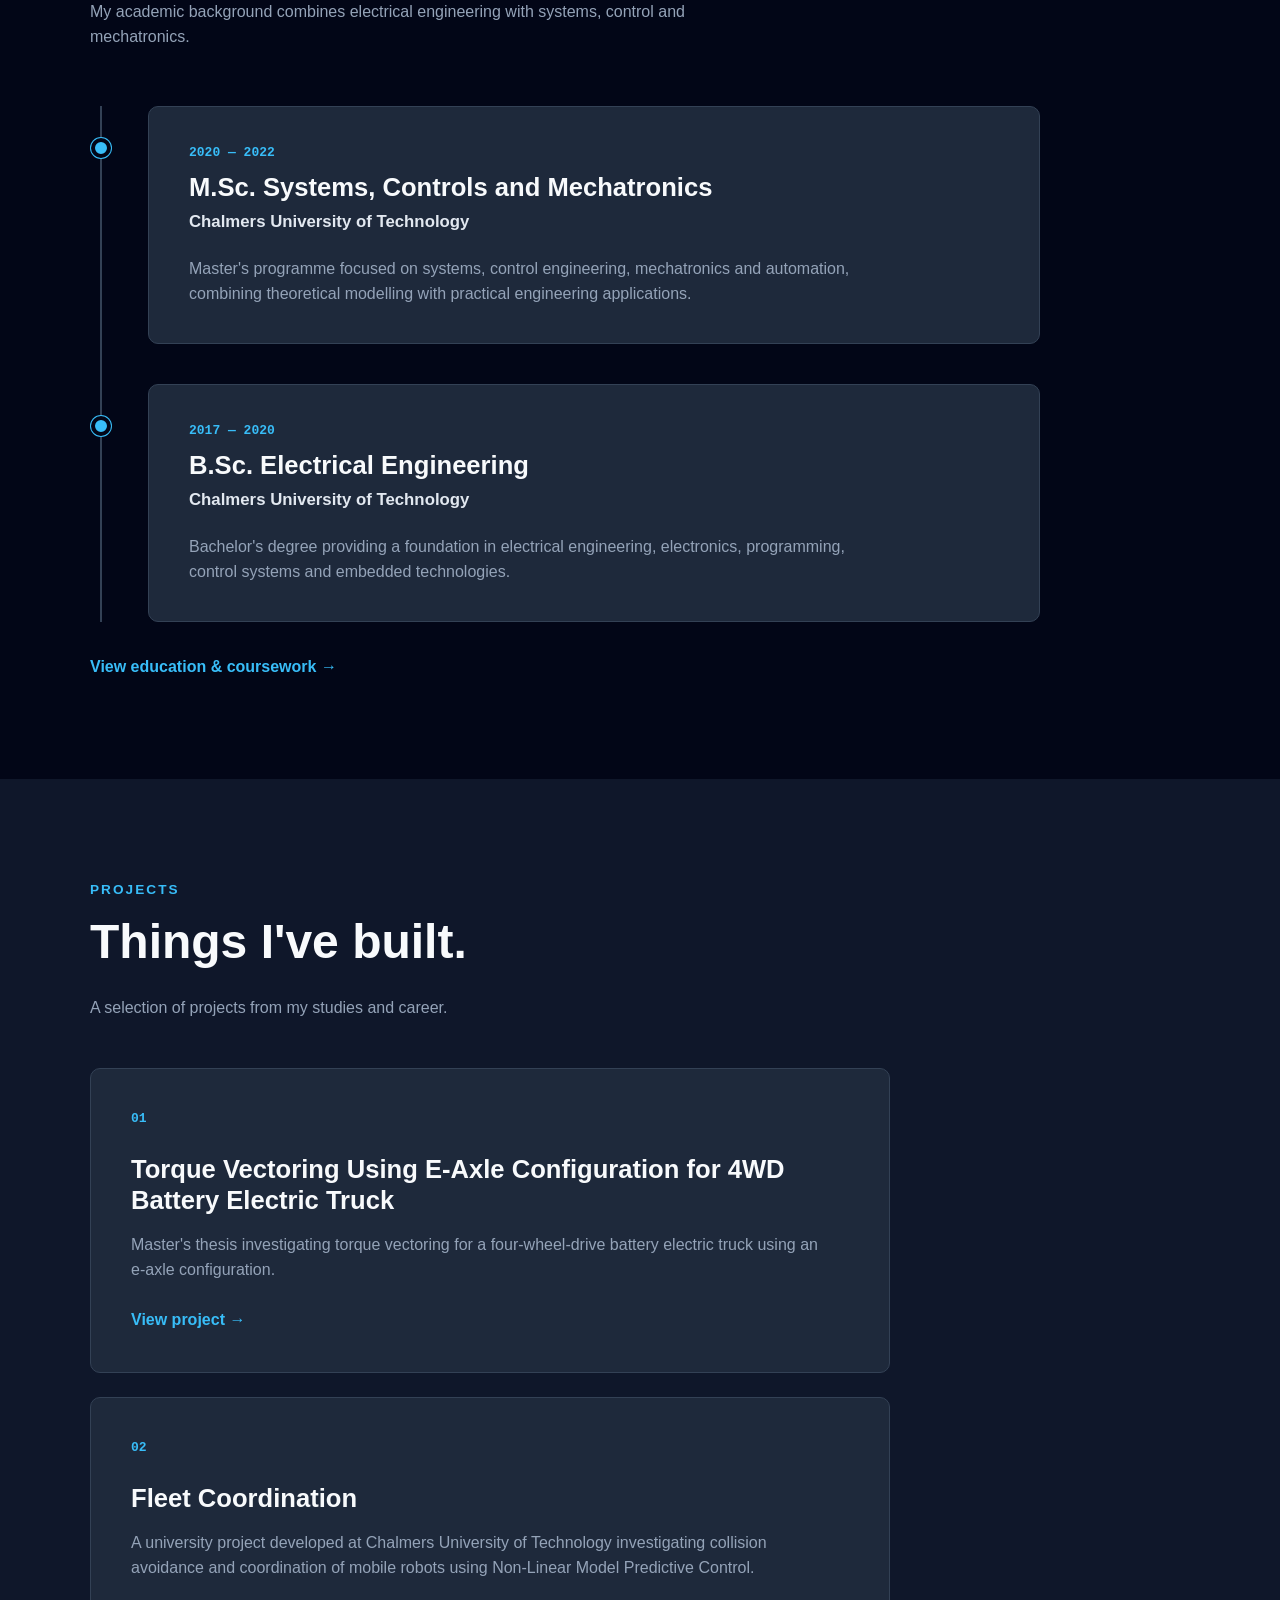
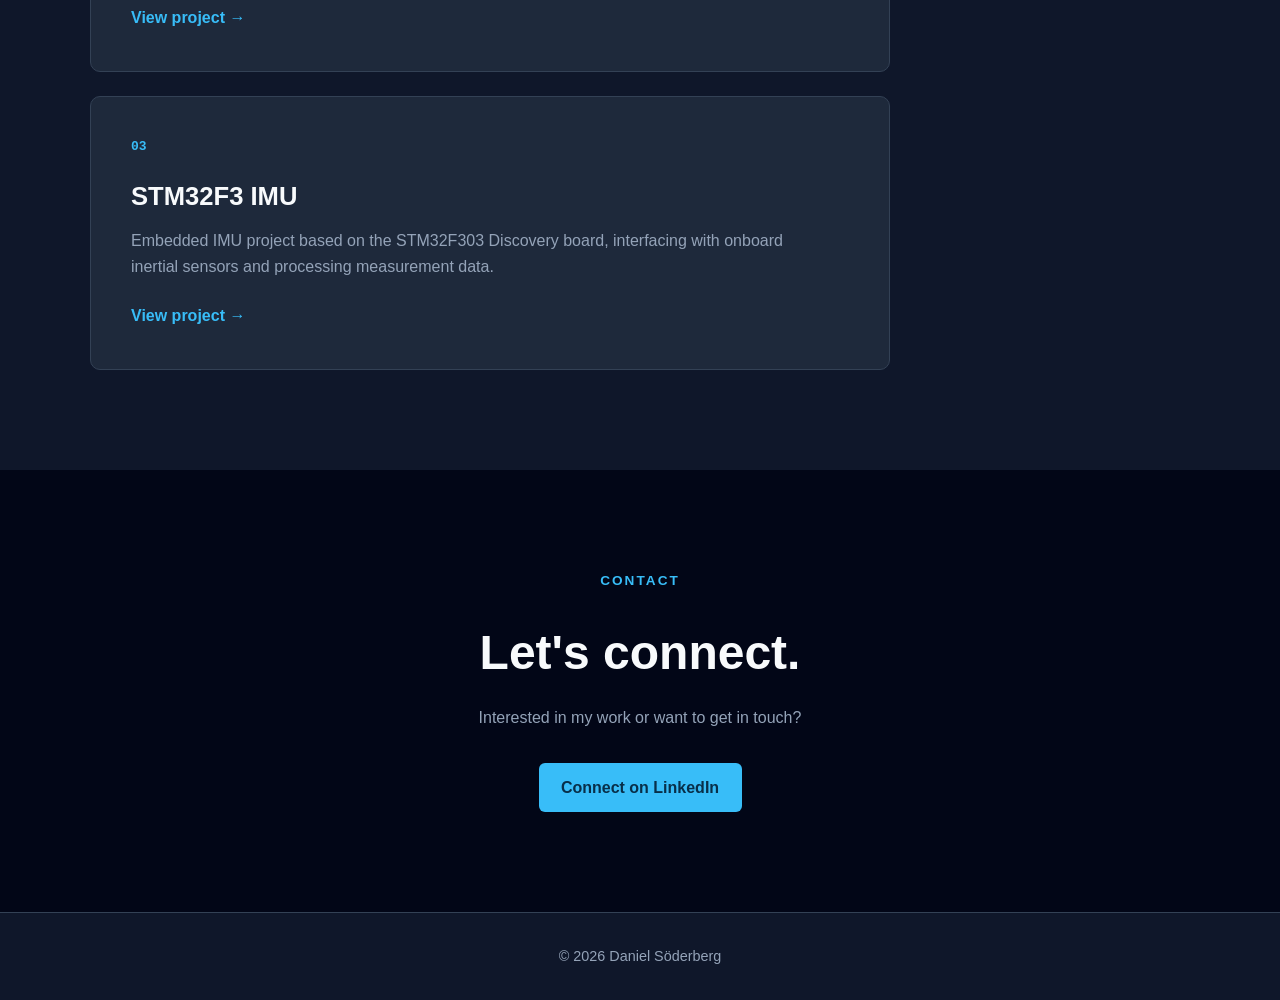
==== commit 9c0f66bf: "Added IMU project" ====
--- a/index.html
+++ b/index.html
@@ -568,6 +568,38 @@
 
                 </article>
 
+
+                <!-- Project 03 -->
+
+                <article class="project-card">
+
+                    <div class="project-card-content">
+
+                        <p class="project-number">
+                            03
+                        </p>
+
+                        <h3>
+                            STM32F3 IMU
+                        </h3>
+
+                        <p>
+                            Embedded IMU project based on the STM32F303
+                            Discovery board, interfacing with onboard
+                            inertial sensors and processing measurement data.
+                        </p>
+
+                        <a
+                            href="projects/imu/"
+                            class="project-link"
+                        >
+                            View project →
+                        </a>
+
+                    </div>
+
+                </article>
+
             </div>
 
         </section>
--- a/css/style.css
+++ b/css/style.css
@@ -45,6 +45,8 @@
 
     color: var(--color-text);
     background: var(--color-background);
+
+    -webkit-font-smoothing: antialiased;
 }
 
 
@@ -114,6 +116,7 @@
 
 .section-intro {
     max-width: 650px;
+
     margin-bottom: 3rem;
 }
 
@@ -132,6 +135,7 @@
     border-bottom: 1px solid var(--color-border);
 
     backdrop-filter: blur(10px);
+    -webkit-backdrop-filter: blur(10px);
 }
 
 
@@ -202,6 +206,7 @@
     color: var(--color-accent);
 
     font-weight: 700;
+
     letter-spacing: 0.1em;
     text-transform: uppercase;
 }
@@ -315,6 +320,7 @@
 .hero-buttons {
     display: flex;
     gap: 1rem;
+
     flex-wrap: wrap;
 }
 
@@ -343,6 +349,7 @@
 
 .button-primary {
     color: #082f49;
+
     background: var(--color-accent);
 }
 
@@ -359,6 +366,7 @@
 
 .button-secondary:hover {
     border-color: var(--color-accent);
+
     color: var(--color-accent);
 }
 
@@ -471,9 +479,9 @@
 .experience-timeline {
     position: relative;
 
-    max-width: 900px;
-
-    margin-top: 3rem;
+    max-width: 950px;
+
+    margin-top: 3.5rem;
 }
 
 
@@ -484,7 +492,7 @@
 
     top: 0;
     bottom: 0;
-    left: 9px;
+    left: 10px;
 
     width: 2px;
 
@@ -497,11 +505,11 @@
 
     display: grid;
 
-    grid-template-columns: 20px 1fr;
-
-    gap: 2rem;
-
-    padding-bottom: 2rem;
+    grid-template-columns: 22px minmax(0, 1fr);
+
+    gap: 2.25rem;
+
+    padding-bottom: 2.5rem;
 }
 
 
@@ -527,7 +535,8 @@
 
     margin-top: 2rem;
 
-    border: 4px solid var(--color-background-dark);
+    border: 4px solid var(--color-background);
+
     border-radius: 50%;
 
     background: var(--color-accent);
@@ -538,7 +547,9 @@
 
 
 .experience-card {
-    padding: 2rem 2.25rem;
+    min-width: 0;
+
+    padding: 2.25rem 2.5rem;
 
     background: var(--color-surface);
 
@@ -547,7 +558,8 @@
 
     transition:
         transform 0.2s ease,
-        border-color 0.2s ease;
+        border-color 0.2s ease,
+        box-shadow 0.2s ease;
 }
 
 
@@ -555,6 +567,9 @@
     transform: translateY(-4px);
 
     border-color: var(--color-accent);
+
+    box-shadow:
+        0 15px 30px rgba(0, 0, 0, 0.15);
 }
 
 
@@ -596,6 +611,8 @@
 .experience-location {
     flex-shrink: 0;
 
+    padding-top: 0.15rem;
+
     color: var(--color-text-muted);
 
     font-size: 0.95rem;
@@ -632,9 +649,9 @@
 .education-timeline {
     position: relative;
 
-    max-width: 900px;
-
-    margin-top: 3rem;
+    max-width: 950px;
+
+    margin-top: 3.5rem;
 
     margin-bottom: 2rem;
 }
@@ -647,7 +664,7 @@
 
     top: 0;
     bottom: 0;
-    left: 9px;
+    left: 10px;
 
     width: 2px;
 
@@ -660,11 +677,11 @@
 
     display: grid;
 
-    grid-template-columns: 20px 1fr;
-
-    gap: 2rem;
-
-    padding-bottom: 2rem;
+    grid-template-columns: 22px minmax(0, 1fr);
+
+    gap: 2.25rem;
+
+    padding-bottom: 2.5rem;
 }
 
 
@@ -690,7 +707,8 @@
 
     margin-top: 2rem;
 
-    border: 4px solid var(--color-background);
+    border: 4px solid var(--color-background-dark);
+
     border-radius: 50%;
 
     background: var(--color-accent);
@@ -701,7 +719,9 @@
 
 
 .education-card {
-    padding: 2rem 2.25rem;
+    min-width: 0;
+
+    padding: 2.25rem 2.5rem;
 
     background: var(--color-surface);
 
@@ -710,7 +730,8 @@
 
     transition:
         transform 0.2s ease,
-        border-color 0.2s ease;
+        border-color 0.2s ease,
+        box-shadow 0.2s ease;
 }
 
 
@@ -718,6 +739,9 @@
     transform: translateY(-4px);
 
     border-color: var(--color-accent);
+
+    box-shadow:
+        0 15px 30px rgba(0, 0, 0, 0.15);
 }
 
 
@@ -780,6 +804,7 @@
     color: var(--color-accent);
 
     font-size: 1.2rem;
+
     font-weight: 600;
 }
 
@@ -798,6 +823,8 @@
 
 .course-section {
     max-width: 900px;
+
+    margin-top: 3rem;
 }
 
 
@@ -823,12 +850,18 @@
     color: var(--color-text);
 }
 
+
 /* =========================================================
    Education Projects
    ========================================================= */
 
 .education-projects {
-    margin-top: 3rem;
+    margin-top: 3.5rem;
+}
+
+
+.education-projects > .section-label {
+    margin-bottom: 1rem;
 }
 
 
@@ -854,13 +887,13 @@
 }
 
 
-
 /* =========================================================
    Skills
    ========================================================= */
 
 .skill-list {
     display: flex;
+
     flex-wrap: wrap;
 
     gap: 0.75rem;
@@ -878,6 +911,17 @@
     border-radius: 5px;
 
     color: var(--color-text);
+
+    transition:
+        border-color 0.2s ease,
+        color 0.2s ease;
+}
+
+
+.skill-list li:hover {
+    border-color: var(--color-accent);
+
+    color: var(--color-accent);
 }
 
 
@@ -917,7 +961,25 @@
    Responsive
    ========================================================= */
 
+@media (max-width: 800px) {
+
+    .resources-content {
+        flex-direction: column;
+
+        align-items: flex-start;
+    }
+
+
+    .resources-content .hero-buttons {
+        width: 100%;
+    }
+
+}
+
+
 @media (max-width: 700px) {
+
+    /* Navigation */
 
     .navbar {
         flex-direction: column;
@@ -932,8 +994,14 @@
         gap: 1rem;
 
         font-size: 0.9rem;
-    }
-
+
+        flex-wrap: wrap;
+
+        justify-content: center;
+    }
+
+
+    /* Hero */
 
     .hero {
         min-height: 75vh;
@@ -945,51 +1013,59 @@
     }
 
 
+    .hero-description {
+        font-size: 1.15rem;
+    }
+
+
+    /* Sections */
+
+    .section {
+        padding: 70px 0;
+    }
+
+
+    /* Project image */
+
     .project-image-section {
         padding-bottom: 50px;
     }
 
 
+    /* Project resources */
+
     .project-resources {
         padding: 60px 0;
     }
 
 
-    .resources-content {
-        flex-direction: column;
-
-        align-items: flex-start;
-
-        gap: 2rem;
-    }
-
-
-    .section {
-        padding: 70px 0;
-    }
-
+    /* Project cards */
 
     .project-card {
         padding: 1.5rem;
     }
 
 
-    /* Experience */
+    /* =====================================================
+       Experience Timeline — Mobile
+       ===================================================== */
 
     .experience-timeline {
         margin-top: 2rem;
     }
 
 
-    .experience-item {
-        grid-template-columns: 14px 1fr;
-
-        gap: 1rem;
-    }
-
-
     .experience-timeline::before {
         left: 6px;
+    }
+
+
+    .experience-item {
+        grid-template-columns: 14px minmax(0, 1fr);
+
+        gap: 1rem;
+
+        padding-bottom: 1.5rem;
     }
 
 
@@ -1018,26 +1094,32 @@
 
 
     .experience-location {
+        padding-top: 0;
+
         font-size: 0.9rem;
     }
 
 
-    /* Education */
+    /* =====================================================
+       Education Timeline — Mobile
+       ===================================================== */
 
     .education-timeline {
         margin-top: 2rem;
     }
 
 
-    .education-item {
-        grid-template-columns: 14px 1fr;
-
-        gap: 1rem;
-    }
-
-
     .education-timeline::before {
         left: 6px;
+    }
+
+
+    .education-item {
+        grid-template-columns: 14px minmax(0, 1fr);
+
+        gap: 1rem;
+
+        padding-bottom: 1.5rem;
     }
 
 
@@ -1067,8 +1149,83 @@
 
     /* Courses */
 
+    .course-section {
+        margin-top: 2.5rem;
+    }
+
+
     .course-list {
         grid-template-columns: 1fr;
     }
 
-}
+
+    /* Education projects */
+
+    .education-projects {
+        margin-top: 2.5rem;
+    }
+
+
+    /* Skills */
+
+    .skill-list {
+        gap: 0.6rem;
+    }
+
+
+    .skill-list li {
+        padding: 0.45rem 0.85rem;
+    }
+
+}
+
+
+/* =========================================================
+   Very Small Screens
+   ========================================================= */
+
+@media (max-width: 450px) {
+
+    .container {
+        width: min(92%, var(--max-width));
+    }
+
+
+    h1 {
+        font-size: clamp(2.4rem, 12vw, 3.5rem);
+    }
+
+
+    h2 {
+        font-size: clamp(1.8rem, 9vw, 2.4rem);
+    }
+
+
+    h3 {
+        font-size: 1.4rem;
+    }
+
+
+    .hero-buttons {
+        width: 100%;
+    }
+
+
+    .hero-buttons .button {
+        width: 100%;
+
+        text-align: center;
+    }
+
+
+    .experience-card,
+    .education-card {
+        padding: 1.25rem;
+    }
+
+
+    .project-card {
+        padding: 1.25rem;
+    }
+
+}
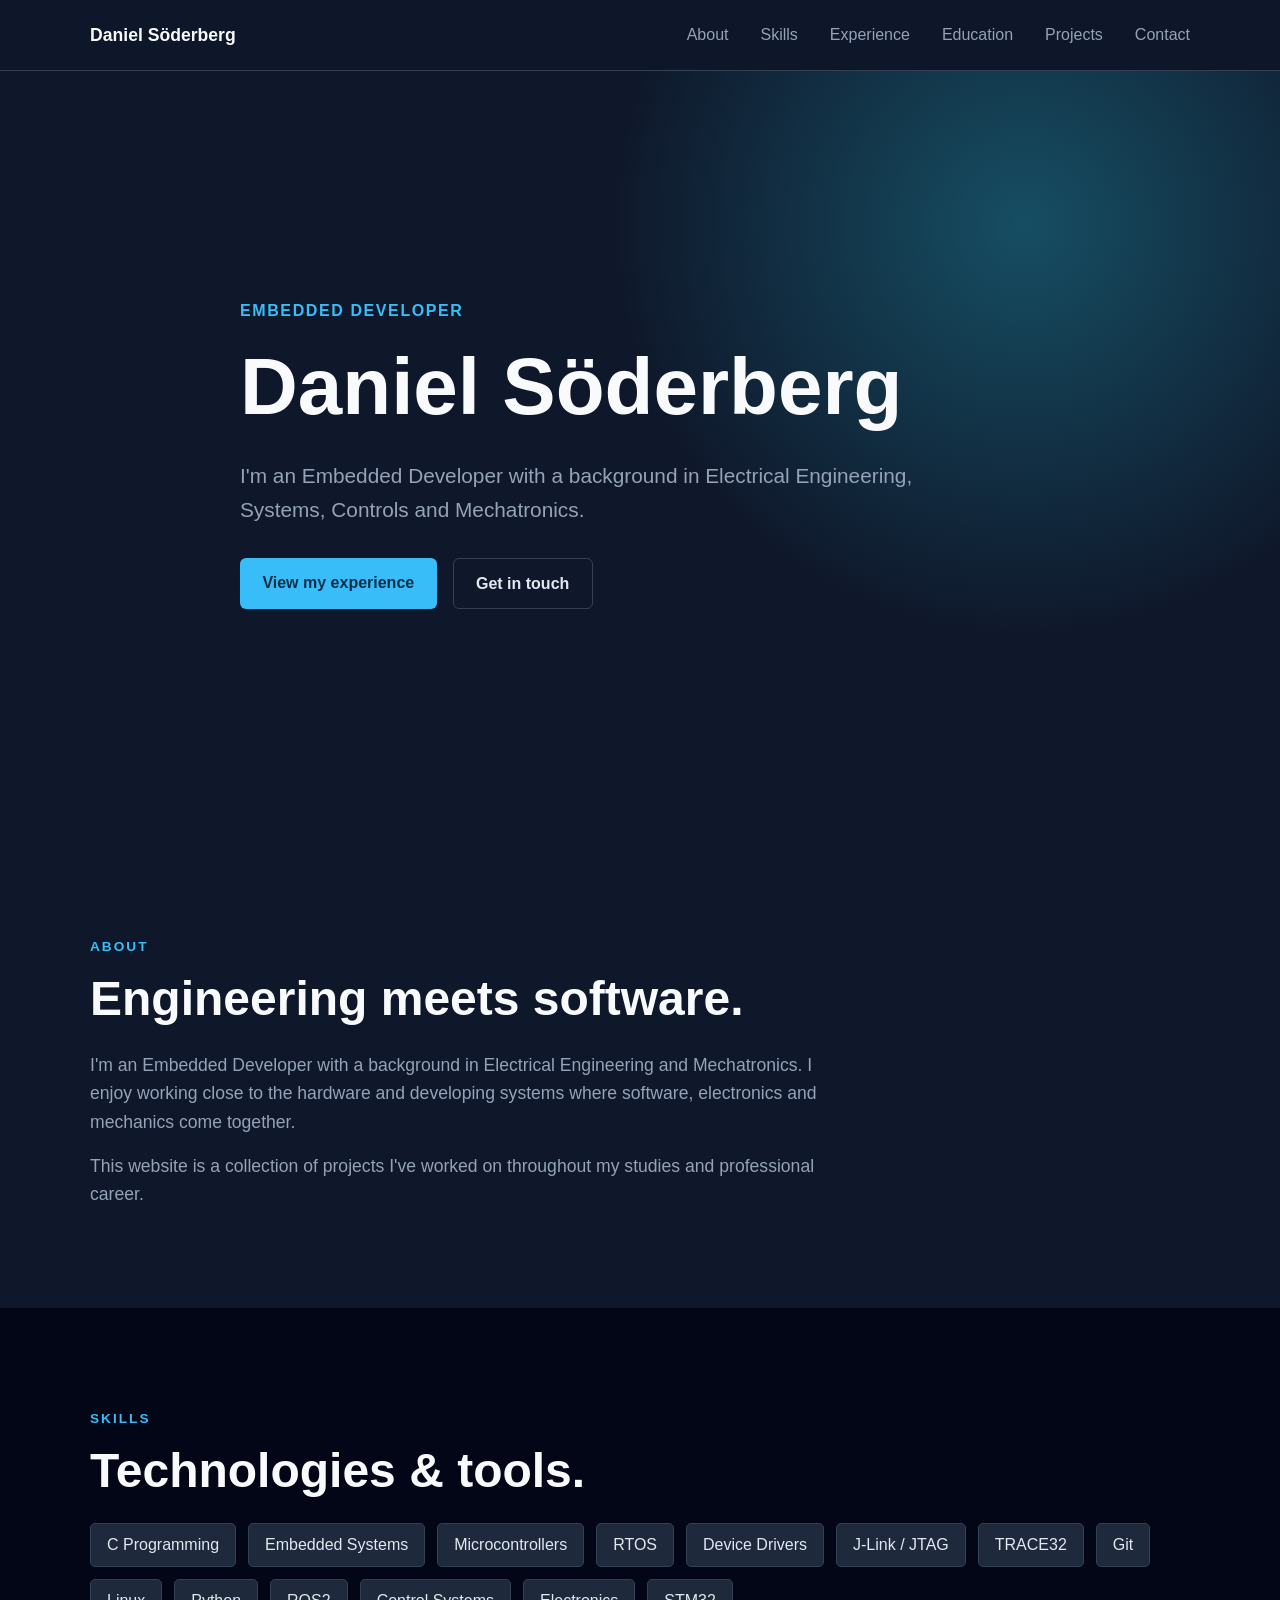
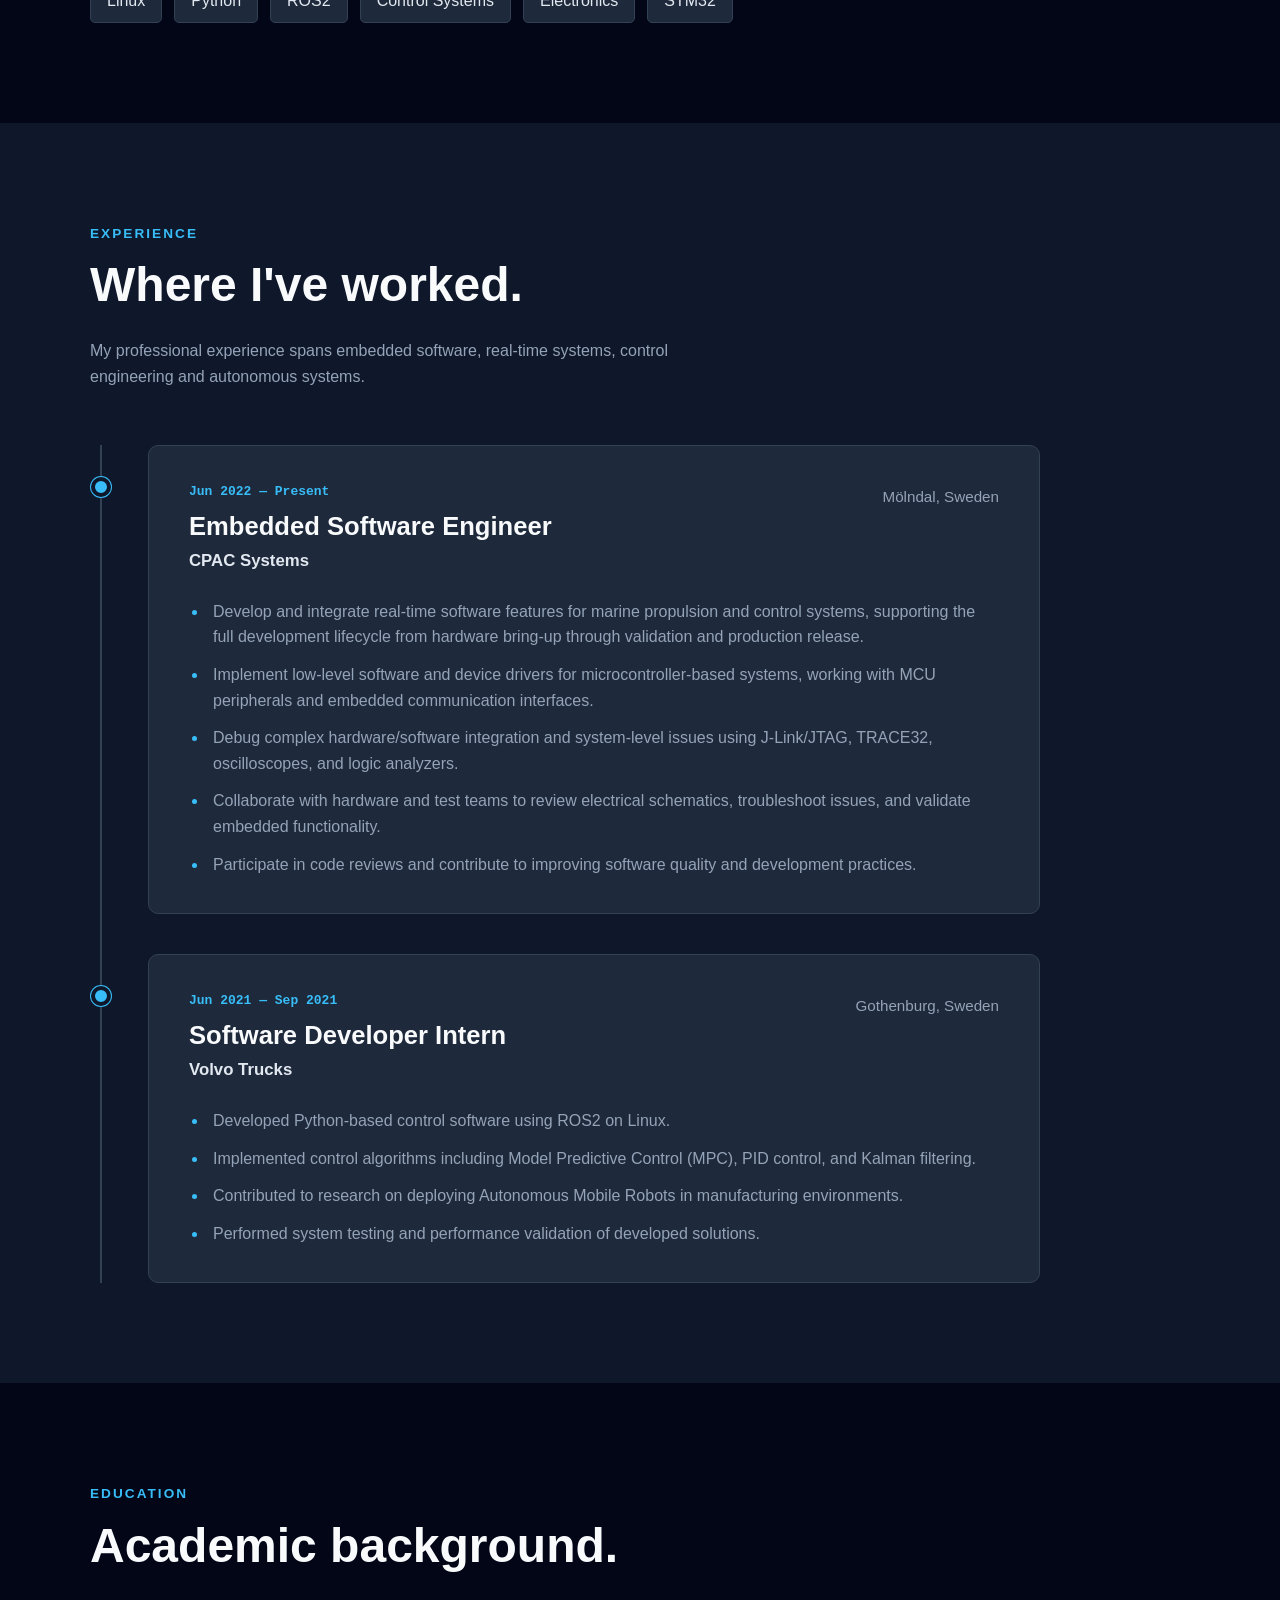
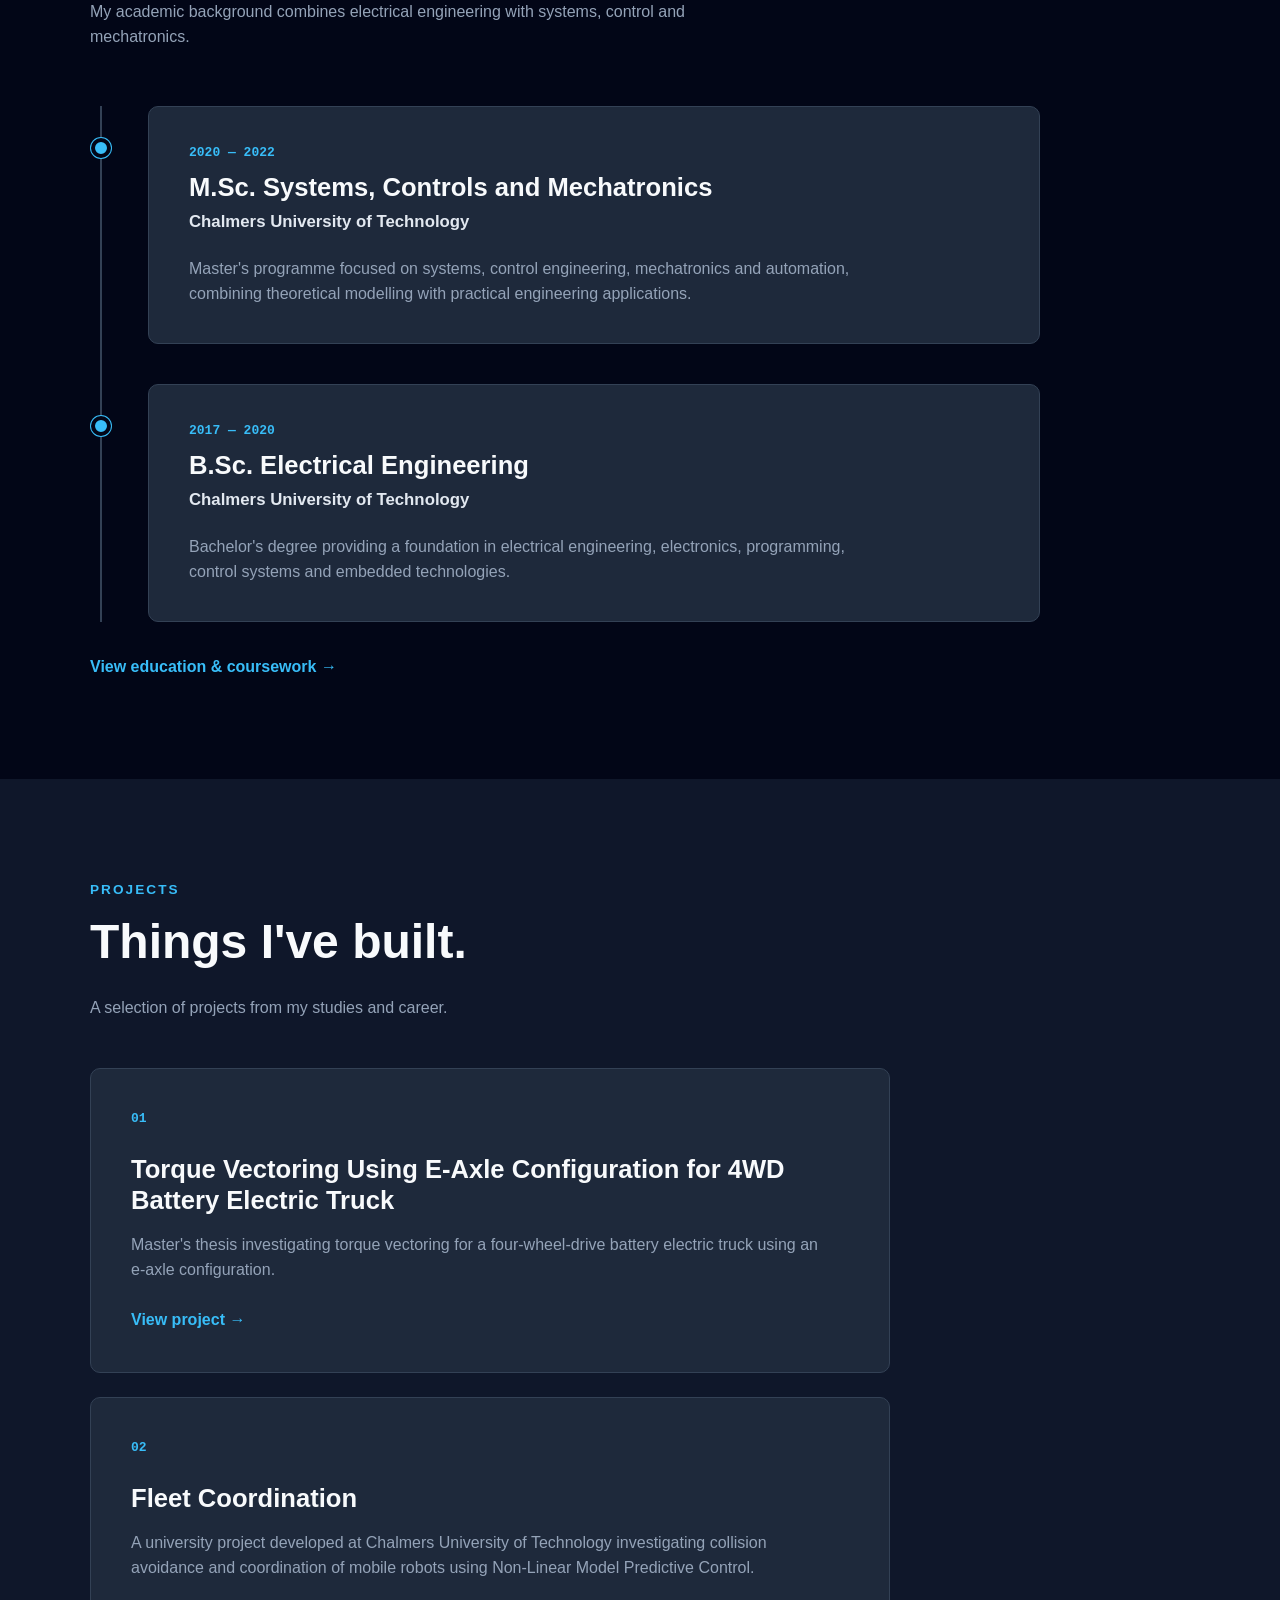
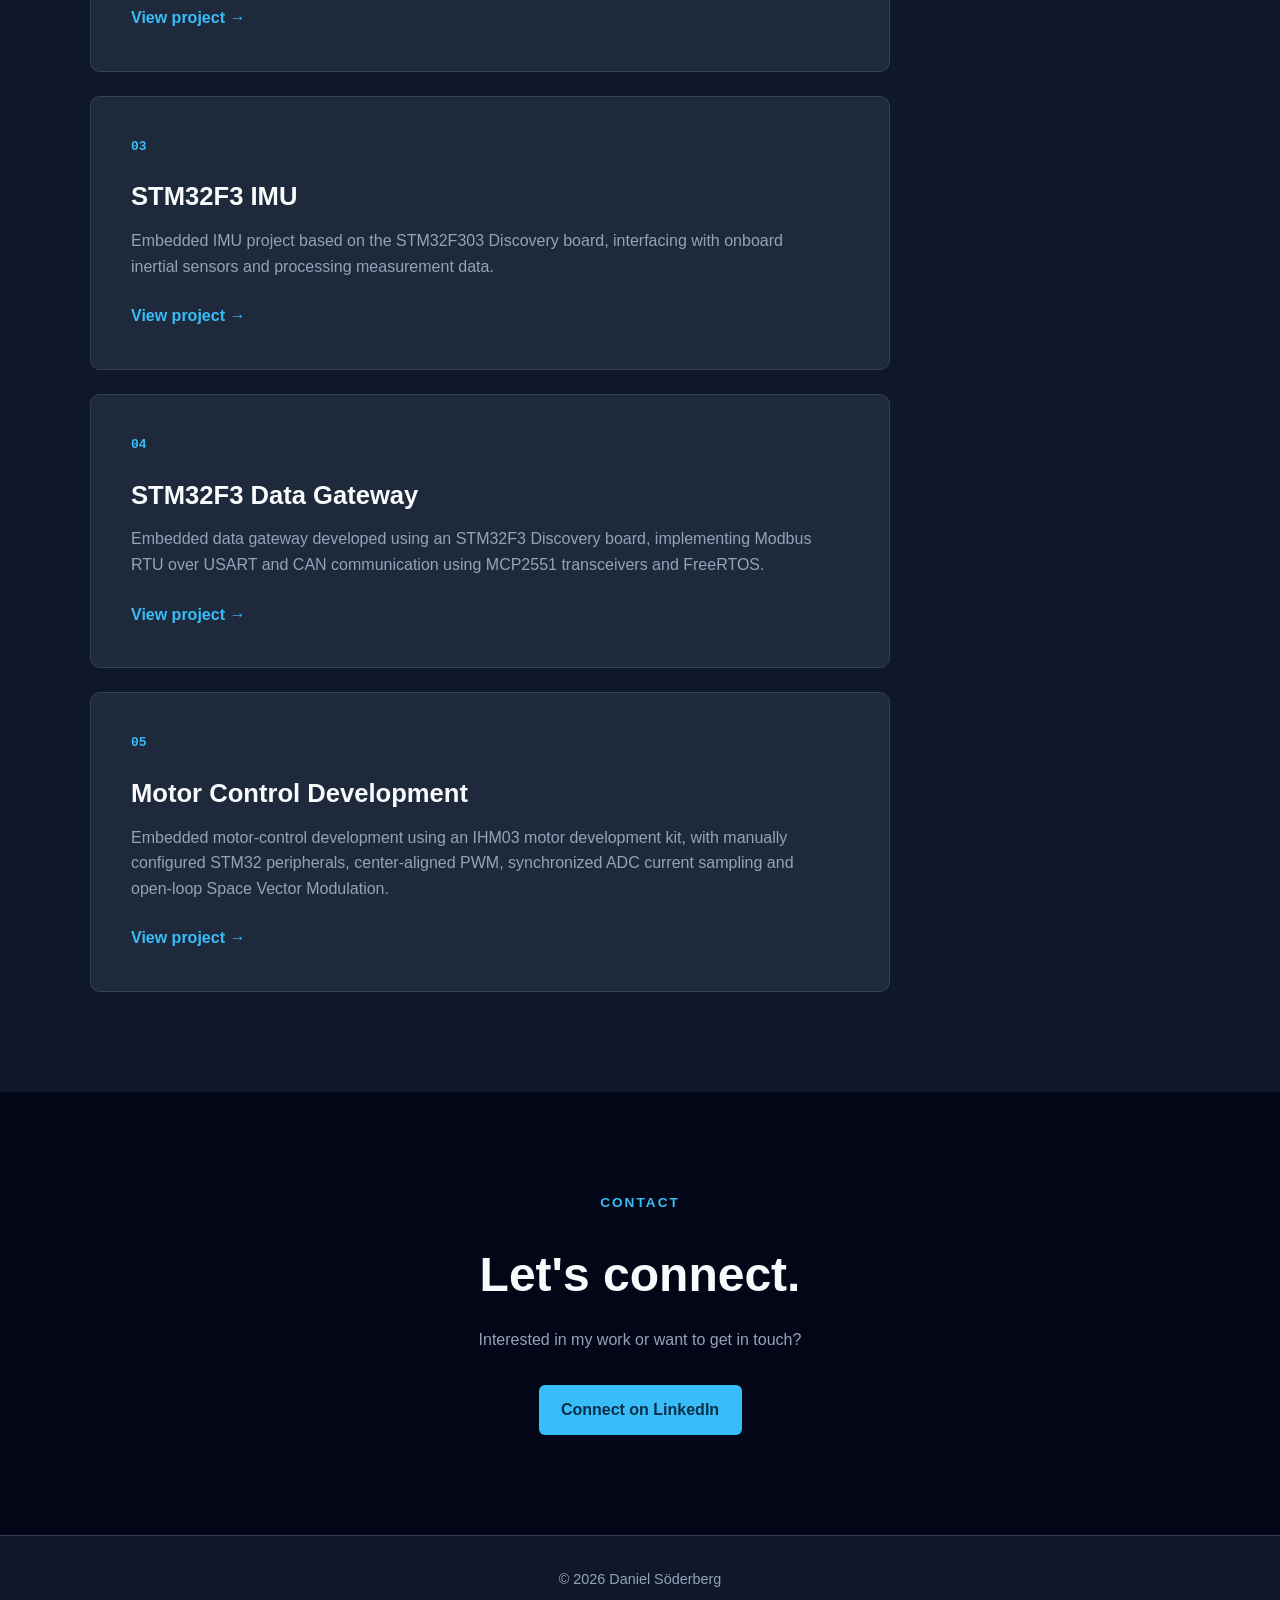
==== commit 5f2c5f86: "Added two more of my project and update structure" ====
--- a/index.html
+++ b/index.html
@@ -2,18 +2,30 @@
 <html lang="en">
 
 <head>
+
     <meta charset="UTF-8">
-    <meta name="viewport" content="width=device-width, initial-scale=1.0">
-
-    <title>Daniel Söderberg | Embedded Developer</title>
+
+    <meta
+        name="viewport"
+        content="width=device-width, initial-scale=1.0"
+    >
+
+    <title>
+        Daniel Söderberg | Embedded Developer
+    </title>
 
     <meta
         name="description"
         content="Portfolio of Daniel Söderberg, Embedded Developer with a background in Electrical Engineering, Systems, Controls and Mechatronics."
     >
 
-    <link rel="stylesheet" href="css/style.css">
+    <link
+        rel="stylesheet"
+        href="css/style.css"
+    >
+
 </head>
+
 
 <body>
 
@@ -600,6 +612,73 @@
 
                 </article>
 
+
+                <!-- Project 04 -->
+
+                <article class="project-card">
+
+                    <div class="project-card-content">
+
+                        <p class="project-number">
+                            04
+                        </p>
+
+                        <h3>
+                            STM32F3 Data Gateway
+                        </h3>
+
+                        <p>
+                            Embedded data gateway developed using an
+                            STM32F3 Discovery board, implementing
+                            Modbus RTU over USART and CAN communication
+                            using MCP2551 transceivers and FreeRTOS.
+                        </p>
+
+                        <a
+                            href="projects/dgw/"
+                            class="project-link"
+                        >
+                            View project →
+                        </a>
+
+                    </div>
+
+                </article>
+
+
+                <!-- Project 05 -->
+
+                <article class="project-card">
+
+                    <div class="project-card-content">
+
+                        <p class="project-number">
+                            05
+                        </p>
+
+                        <h3>
+                            Motor Control Development
+                        </h3>
+
+                        <p>
+                            Embedded motor-control development using an
+                            IHM03 motor development kit, with manually
+                            configured STM32 peripherals, center-aligned
+                            PWM, synchronized ADC current sampling and
+                            open-loop Space Vector Modulation.
+                        </p>
+
+                        <a
+                            href="projects/motorcontrol/"
+                            class="project-link"
+                        >
+                            View project →
+                        </a>
+
+                    </div>
+
+                </article>
+
             </div>
 
         </section>
--- a/css/style.css
+++ b/css/style.css
@@ -232,88 +232,6 @@
 
 
 /* =========================================================
-   Project Hero
-   ========================================================= */
-
-.project-hero {
-    min-height: 55vh;
-}
-
-
-.project-hero .hero-content {
-    max-width: 900px;
-}
-
-
-/* =========================================================
-   Project Image
-   ========================================================= */
-
-.project-image-section {
-    padding: 0 0 80px;
-
-    background: var(--color-background);
-}
-
-
-.project-image-wrapper {
-    overflow: hidden;
-
-    border: 1px solid var(--color-border);
-    border-radius: 12px;
-
-    background: var(--color-surface);
-
-    box-shadow:
-        0 25px 50px rgba(0, 0, 0, 0.25);
-}
-
-
-.project-image {
-    width: 100%;
-    height: auto;
-}
-
-
-/* =========================================================
-   Project Resources
-   ========================================================= */
-
-.project-resources {
-    padding: 80px 0;
-
-    background: var(--color-background-dark);
-
-    border-top: 1px solid var(--color-border);
-    border-bottom: 1px solid var(--color-border);
-}
-
-
-.resources-content {
-    display: flex;
-    align-items: center;
-    justify-content: space-between;
-
-    gap: 3rem;
-}
-
-
-.resources-content h2 {
-    margin-bottom: 1rem;
-}
-
-
-.resources-content > div:first-child {
-    max-width: 600px;
-}
-
-
-.resources-content .hero-buttons {
-    flex-shrink: 0;
-}
-
-
-/* =========================================================
    Buttons
    ========================================================= */
 
@@ -407,6 +325,44 @@
 
 
 /* =========================================================
+   Skills
+   ========================================================= */
+
+.skill-list {
+    display: flex;
+
+    flex-wrap: wrap;
+
+    gap: 0.75rem;
+
+    list-style: none;
+}
+
+
+.skill-list li {
+    padding: 0.5rem 1rem;
+
+    background: var(--color-surface);
+
+    border: 1px solid var(--color-border);
+    border-radius: 5px;
+
+    color: var(--color-text);
+
+    transition:
+        border-color 0.2s ease,
+        color 0.2s ease;
+}
+
+
+.skill-list li:hover {
+    border-color: var(--color-accent);
+
+    color: var(--color-accent);
+}
+
+
+/* =========================================================
    Projects
    ========================================================= */
 
@@ -888,44 +844,6 @@
 
 
 /* =========================================================
-   Skills
-   ========================================================= */
-
-.skill-list {
-    display: flex;
-
-    flex-wrap: wrap;
-
-    gap: 0.75rem;
-
-    list-style: none;
-}
-
-
-.skill-list li {
-    padding: 0.5rem 1rem;
-
-    background: var(--color-surface);
-
-    border: 1px solid var(--color-border);
-    border-radius: 5px;
-
-    color: var(--color-text);
-
-    transition:
-        border-color 0.2s ease,
-        color 0.2s ease;
-}
-
-
-.skill-list li:hover {
-    border-color: var(--color-accent);
-
-    color: var(--color-accent);
-}
-
-
-/* =========================================================
    Contact
    ========================================================= */
 
@@ -958,10 +876,433 @@
 
 
 /* =========================================================
+   IMU Project Page
+   ========================================================= */
+
+/* Project header */
+
+.project-header {
+    padding: 90px 0 80px;
+
+    background:
+        radial-gradient(
+            circle at 85% 20%,
+            #164e63 0%,
+            transparent 35%
+        );
+
+    border-bottom: 1px solid var(--color-border);
+}
+
+
+.back-link {
+    display: inline-block;
+
+    margin-bottom: 4rem;
+
+    color: var(--color-text-muted);
+
+    font-size: 0.95rem;
+    font-weight: 600;
+
+    transition: color 0.2s ease;
+}
+
+
+.back-link:hover {
+    color: var(--color-accent);
+}
+
+
+.project-header h1 {
+    max-width: 900px;
+
+    margin-bottom: 1.5rem;
+}
+
+
+.project-lead {
+    max-width: 780px;
+
+    margin-bottom: 3rem;
+
+    font-size: 1.25rem;
+
+    line-height: 1.7;
+}
+
+
+.project-meta {
+    display: flex;
+
+    flex-wrap: wrap;
+
+    gap: 2rem;
+
+    padding-top: 2rem;
+
+    border-top: 1px solid var(--color-border);
+}
+
+
+.project-meta div {
+    min-width: 150px;
+}
+
+
+.project-meta span {
+    display: block;
+
+    margin-bottom: 0.3rem;
+
+    color: var(--color-text-muted);
+
+    font-size: 0.8rem;
+    font-weight: 700;
+
+    text-transform: uppercase;
+    letter-spacing: 0.1em;
+}
+
+
+.project-meta strong {
+    color: var(--color-text);
+
+    font-size: 1rem;
+}
+
+
+/* Project layout */
+
+.project-layout {
+    display: grid;
+
+    grid-template-columns: minmax(0, 1fr) 280px;
+
+    gap: 5rem;
+
+    align-items: start;
+}
+
+
+.project-main {
+    min-width: 0;
+}
+
+
+.project-section {
+    padding-bottom: 5rem;
+
+    margin-bottom: 5rem;
+
+    border-bottom: 1px solid var(--color-border);
+}
+
+
+.project-section:last-child {
+    padding-bottom: 0;
+
+    margin-bottom: 0;
+
+    border-bottom: none;
+}
+
+
+.project-section h2 {
+    max-width: 750px;
+}
+
+
+.project-section > p:not(.section-label) {
+    max-width: 750px;
+
+    margin-bottom: 1.2rem;
+
+    font-size: 1.05rem;
+}
+
+
+.project-section > p:last-of-type {
+    margin-bottom: 0;
+}
+
+
+/* Engineering points */
+
+.project-points {
+    display: grid;
+
+    grid-template-columns: repeat(2, minmax(0, 1fr));
+
+    gap: 2rem;
+
+    margin-top: 2.5rem;
+}
+
+
+.project-points article {
+    padding-top: 1.5rem;
+
+    border-top: 2px solid var(--color-border);
+}
+
+
+.project-points article:hover {
+    border-color: var(--color-accent);
+}
+
+
+.project-points h3 {
+    margin-bottom: 0.75rem;
+
+    font-size: 1.35rem;
+}
+
+
+.project-points p {
+    font-size: 1rem;
+}
+
+
+/* Architecture */
+
+.architecture-list {
+    max-width: 800px;
+
+    margin-top: 2.5rem;
+
+    border-top: 1px solid var(--color-border);
+}
+
+
+.architecture-list div {
+    display: grid;
+
+    grid-template-columns: 150px minmax(0, 1fr);
+
+    gap: 2rem;
+
+    padding: 1.25rem 0;
+
+    border-bottom: 1px solid var(--color-border);
+}
+
+
+.architecture-list code {
+    color: var(--color-accent);
+
+    font-family:
+        "SFMono-Regular",
+        Consolas,
+        "Liberation Mono",
+        monospace;
+
+    font-size: 0.9rem;
+}
+
+
+.architecture-list span {
+    color: var(--color-text-muted);
+
+    font-size: 0.95rem;
+}
+
+
+/* Workflow */
+
+.workflow {
+    display: flex;
+
+    flex-direction: column;
+
+    max-width: 800px;
+
+    margin-top: 2.5rem;
+
+    list-style: none;
+}
+
+
+.workflow li {
+    display: grid;
+
+    grid-template-columns: 55px minmax(0, 1fr);
+
+    gap: 1.5rem;
+
+    padding: 1.5rem 0;
+
+    border-top: 1px solid var(--color-border);
+}
+
+
+.workflow li:last-child {
+    border-bottom: 1px solid var(--color-border);
+}
+
+
+.workflow li > span {
+    color: var(--color-accent);
+
+    font-family: monospace;
+    font-weight: 700;
+}
+
+
+.workflow strong {
+    display: block;
+
+    margin-bottom: 0.35rem;
+
+    color: var(--color-text);
+
+    font-size: 1.05rem;
+}
+
+
+.workflow p {
+    margin: 0;
+
+    font-size: 0.95rem;
+}
+
+
+/* Project sidebar */
+
+.project-sidebar {
+    position: sticky;
+
+    top: 100px;
+}
+
+
+.sidebar-block {
+    padding: 1.5rem 0;
+
+    border-top: 1px solid var(--color-border);
+}
+
+
+.sidebar-block:last-child {
+    border-bottom: 1px solid var(--color-border);
+}
+
+
+.sidebar-label {
+    margin-bottom: 1rem;
+
+    color: var(--color-text);
+
+    font-size: 0.8rem;
+    font-weight: 700;
+
+    text-transform: uppercase;
+    letter-spacing: 0.12em;
+}
+
+
+.sidebar-block > p:last-child {
+    font-size: 0.95rem;
+}
+
+
+.technology-list {
+    display: flex;
+
+    flex-wrap: wrap;
+
+    gap: 0.5rem;
+
+    list-style: none;
+}
+
+
+.technology-list li {
+    padding: 0.4rem 0.7rem;
+
+    background: var(--color-surface);
+
+    border: 1px solid var(--color-border);
+    border-radius: 4px;
+
+    color: var(--color-text-muted);
+
+    font-size: 0.85rem;
+}
+
+
+/* Project bottom navigation */
+
+.project-next {
+    padding: 80px 0;
+
+    background: var(--color-background-dark);
+
+    border-top: 1px solid var(--color-border);
+}
+
+
+.project-next-content {
+    display: flex;
+
+    align-items: center;
+    justify-content: space-between;
+
+    gap: 2rem;
+}
+
+
+.project-next-content h2 {
+    margin-bottom: 0;
+}
+
+
+/* =========================================================
    Responsive
    ========================================================= */
 
+@media (max-width: 900px) {
+
+    .project-layout {
+        grid-template-columns: 1fr;
+
+        gap: 0;
+    }
+
+
+    .project-sidebar {
+        position: static;
+
+        display: grid;
+
+        grid-template-columns: repeat(3, 1fr);
+
+        gap: 2rem;
+
+        padding-top: 3rem;
+
+        border-top: 1px solid var(--color-border);
+    }
+
+
+    .sidebar-block {
+        border-top: none;
+    }
+
+
+    .sidebar-block:last-child {
+        border-bottom: none;
+    }
+
+}
+
+
 @media (max-width: 800px) {
+
+    .project-points {
+        grid-template-columns: 1fr;
+    }
+
 
     .resources-content {
         flex-direction: column;
@@ -1008,11 +1349,6 @@
     }
 
 
-    .project-hero {
-        min-height: 60vh;
-    }
-
-
     .hero-description {
         font-size: 1.15rem;
     }
@@ -1025,30 +1361,96 @@
     }
 
 
-    /* Project image */
-
-    .project-image-section {
-        padding-bottom: 50px;
-    }
-
-
-    /* Project resources */
-
-    .project-resources {
+    /* Project header */
+
+    .project-header {
         padding: 60px 0;
     }
 
 
-    /* Project cards */
-
-    .project-card {
-        padding: 1.5rem;
-    }
-
-
-    /* =====================================================
-       Experience Timeline — Mobile
-       ===================================================== */
+    .back-link {
+        margin-bottom: 3rem;
+    }
+
+
+    .project-lead {
+        font-size: 1.1rem;
+    }
+
+
+    .project-meta {
+        gap: 1.5rem;
+    }
+
+
+    .project-meta div {
+        min-width: 120px;
+    }
+
+
+    /* Project sections */
+
+    .project-section {
+        padding-bottom: 4rem;
+
+        margin-bottom: 4rem;
+    }
+
+
+    /* Architecture */
+
+    .architecture-list div {
+        grid-template-columns: 1fr;
+
+        gap: 0.35rem;
+    }
+
+
+    /* Project sidebar */
+
+    .project-sidebar {
+        grid-template-columns: 1fr;
+
+        gap: 0;
+    }
+
+
+    .sidebar-block {
+        padding: 1.5rem 0;
+
+        border-top: 1px solid var(--color-border);
+    }
+
+
+    .sidebar-block:last-child {
+        border-bottom: 1px solid var(--color-border);
+    }
+
+
+    /* Workflow */
+
+    .workflow li {
+        grid-template-columns: 40px minmax(0, 1fr);
+
+        gap: 1rem;
+    }
+
+
+    /* Project navigation */
+
+    .project-next {
+        padding: 60px 0;
+    }
+
+
+    .project-next-content {
+        flex-direction: column;
+
+        align-items: flex-start;
+    }
+
+
+    /* Experience Timeline — Mobile */
 
     .experience-timeline {
         margin-top: 2rem;
@@ -1100,9 +1502,7 @@
     }
 
 
-    /* =====================================================
-       Education Timeline — Mobile
-       ===================================================== */
+    /* Education Timeline — Mobile */
 
     .education-timeline {
         margin-top: 2rem;
@@ -1180,10 +1580,6 @@
 }
 
 
-/* =========================================================
-   Very Small Screens
-   ========================================================= */
-
 @media (max-width: 450px) {
 
     .container {
@@ -1215,6 +1611,23 @@
         width: 100%;
 
         text-align: center;
+    }
+
+
+    .project-header h1 {
+        font-size: clamp(2.5rem, 13vw, 3.5rem);
+    }
+
+
+    .project-meta {
+        flex-direction: column;
+
+        gap: 1.25rem;
+    }
+
+
+    .project-points {
+        gap: 1.5rem;
     }
 
 
